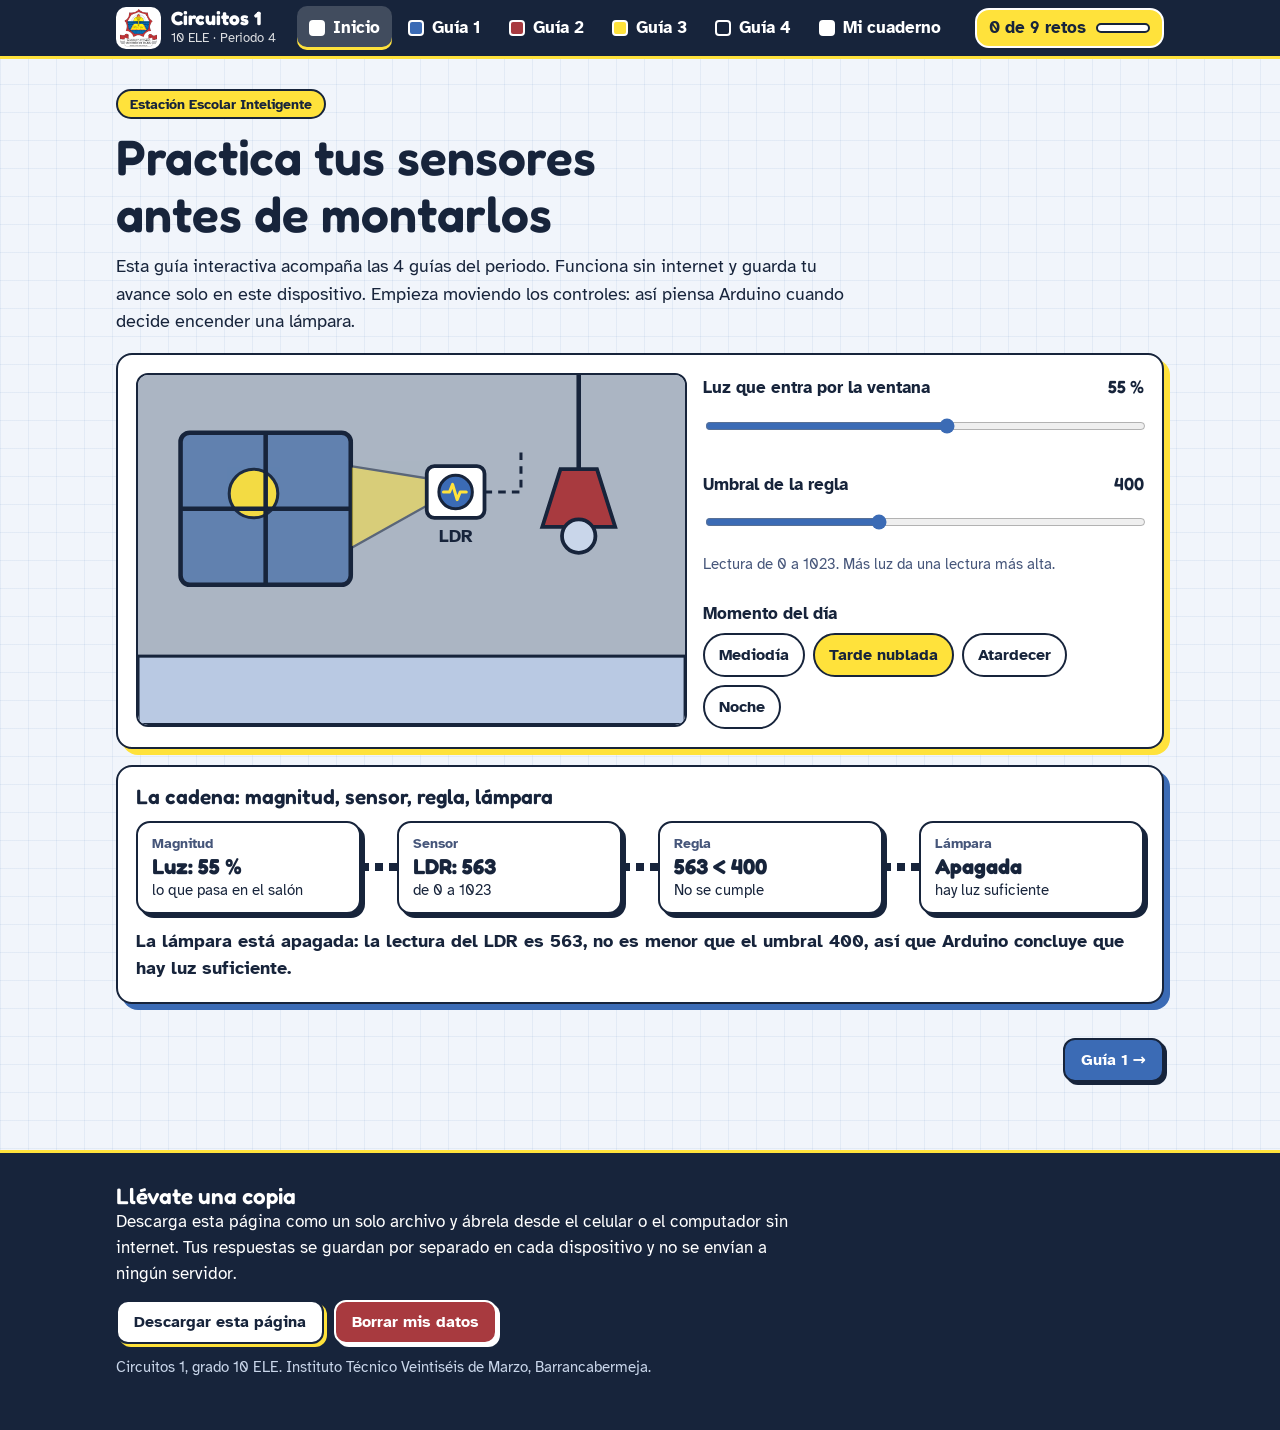
==== decimo/circuitos-1/index.html @ a42127b8 "Guías interactivas del Periodo 4 2026" ====
<!DOCTYPE html>
<html lang="es">
<head>
<meta charset="utf-8">
<meta name="viewport" content="width=device-width,initial-scale=1">
<meta name="theme-color" content="#17243B">
<title>Circuitos 1 · Guía interactiva P4</title>
<meta name="description" content="Guía interactiva de estudio de Circuitos 1, grado 10 ELE, periodo 4. Funciona sin internet.">
<link rel="icon" type="image/png" href="[data-uri]">
<style>
@font-face{font-family:'Atkinson Hyperlegible';font-weight:400;font-style:normal;font-display:swap;src:url([data-uri]) format('woff2')}
@font-face{font-family:'Atkinson Hyperlegible';font-weight:700;font-style:normal;font-display:swap;src:url([data-uri]) format('woff2')}
@font-face{font-family:'Fredoka';font-weight:300 700;font-style:normal;font-display:swap;src:url([data-uri]) format('woff2')}

:root{--red:#A83A3F;--blue:#3B6BB5;--yellow:#FFE23B;--ink:#17243B;--bg:#F1F5FB;--paper:#fff;--mut:#46567A;--line:#C9D6EA;--r:16px;--okbg:#E3ECFA;--nobg:#F8E4E5;--hintbg:#FFF6B0}
*{box-sizing:border-box}
html{scroll-behavior:smooth;scroll-padding-top:128px;-webkit-text-size-adjust:100%}
@media(min-width:900px){html{scroll-padding-top:84px}}
body{margin:0;font:400 17px/1.55 'Atkinson Hyperlegible',system-ui,sans-serif;color:var(--ink);background-color:var(--bg);background-image:linear-gradient(rgba(59,107,181,.08) 1px,transparent 1px),linear-gradient(90deg,rgba(59,107,181,.08) 1px,transparent 1px);background-size:28px 28px;overflow-x:hidden}
h1,h2,h3,h4,.fre{font-family:'Fredoka','Atkinson Hyperlegible',system-ui,sans-serif;font-weight:600;line-height:1.15;margin:0}
p{margin:0 0 .7em}
code,pre{font-family:ui-monospace,Menlo,Consolas,monospace;font-size:.88em}
code{background:#E6EDF8;border:1px solid var(--line);border-radius:6px;padding:0 5px;overflow-wrap:anywhere}
pre{background:var(--ink);color:#F1F5FB;border-radius:12px;padding:14px;overflow-x:auto;margin:0 0 1em;line-height:1.5}
pre code{background:none;border:0;padding:0}
img{max-width:100%}
.sr{position:absolute;width:1px;height:1px;overflow:hidden;clip:rect(0 0 0 0);white-space:nowrap}
.skip{position:absolute;left:8px;top:-60px;background:var(--yellow);color:var(--ink);padding:10px 14px;border:2px solid var(--ink);border-radius:10px;z-index:99;font-weight:700}
.skip:focus{top:8px}
:focus-visible{outline:3px solid var(--ink);outline-offset:3px;box-shadow:0 0 0 6px var(--yellow)}
.top :focus-visible{outline-color:#fff;box-shadow:0 0 0 6px var(--blue)}
.wrap{max-width:1080px;margin:0 auto;padding:0 16px}

/* aviso */
.aviso{background:var(--yellow);color:var(--ink);border-bottom:3px solid var(--ink);padding:10px 16px;font-weight:700;text-align:center}

/* encabezado */
.top{position:sticky;top:0;z-index:50;background:var(--ink);color:#fff;border-bottom:3px solid var(--yellow)}
.top-in{max-width:1080px;margin:0 auto;padding:6px 16px;display:grid;grid-template-columns:1fr auto;grid-template-areas:"brand cnt" "nav nav";align-items:center;gap:2px 12px}
.brand{grid-area:brand;display:flex;align-items:center;gap:10px;color:#fff;text-decoration:none;min-height:44px}
.logo{height:42px;width:auto;background:#fff;border-radius:10px;padding:2px 4px}
.brand b{font-family:Fredoka,sans-serif;font-size:1.2rem;display:block;line-height:1.1}
.brand small{display:block;font-size:.8rem;opacity:.85}
.top nav{grid-area:nav;display:flex;gap:4px;overflow-x:auto;scrollbar-width:thin;margin:0 -6px;padding:0 6px 4px}
.top nav a{flex:none;color:#fff;text-decoration:none;font-weight:700;padding:0 12px;min-height:44px;display:inline-flex;align-items:center;gap:8px;border-radius:10px}
.top nav a:hover{background:rgba(255,255,255,.14)}
.top nav a::before{content:"";width:12px;height:12px;border-radius:4px;border:2px solid #fff;background:var(--c,#fff)}
.counter{grid-area:cnt;background:var(--yellow);color:var(--ink);border:2px solid #fff;border-radius:14px;padding:5px 12px;font-weight:700;display:flex;align-items:center;gap:10px;white-space:nowrap}
.counter .bar{width:54px;height:10px;border:2px solid var(--ink);border-radius:6px;background:#fff;overflow:hidden;display:none}
.counter .bar i{display:block;height:100%;width:0;background:var(--red);transition:width .4s}
@media(min-width:900px){
 .top-in{grid-template-columns:auto 1fr auto;grid-template-areas:"brand nav cnt";padding:6px 16px}
 .top nav{justify-content:center;margin:0;padding:0;overflow:visible}
 .counter .bar{display:block}
}

/* paneles y botones */
.panel,.reto{background:var(--paper);border:2px solid var(--ink);border-radius:var(--r);box-shadow:6px 6px 0 var(--acc,var(--blue));padding:18px}
.btn,.opt,.jb{font:700 1rem/1.25 'Atkinson Hyperlegible',system-ui,sans-serif;color:var(--ink);background:#fff;border:2px solid var(--ink);border-radius:12px;min-height:44px;padding:8px 16px;cursor:pointer;box-shadow:3px 3px 0 var(--ink);transition:transform .08s,box-shadow .08s;text-align:left}
.btn{text-align:center}
.btn:hover,.opt:hover:not(:disabled),.jb:hover:not(:disabled){background:var(--hintbg)}
.btn:active,.opt:active:not(:disabled),.jb:active:not(:disabled){transform:translate(3px,3px);box-shadow:0 0 0 var(--ink)}
.btn.pri{background:var(--acc,var(--blue));color:var(--acc-ink,#fff)}
.btn.pri:hover{filter:brightness(1.08);background:var(--acc,var(--blue))}
.btn.ghost{box-shadow:none}
.btn.pill{border-radius:999px;box-shadow:none;padding:6px 14px}
.btn[aria-pressed=true]{background:var(--yellow)}
button:disabled{cursor:default}
.opt.right,.jb.right{background:var(--okbg);border-color:var(--blue);box-shadow:3px 3px 0 var(--blue)}
.opt.wrong,.jb.wrong{background:var(--nobg);border-color:var(--red);box-shadow:none;color:#5b1f23;text-decoration:line-through}
.row{display:flex;flex-wrap:wrap;gap:10px;align-items:center}
select,input[type=text],input[type=number],textarea{font:400 1rem/1.4 'Atkinson Hyperlegible',system-ui,sans-serif;color:var(--ink);background:#fff;border:2px solid var(--ink);border-radius:12px;padding:9px 12px;min-height:44px;width:100%}
select{appearance:auto}
textarea{resize:vertical;min-height:84px}
label{font-weight:700}
input[type=range]{width:100%;min-height:44px;accent-color:var(--ctl,var(--blue))}
input[type=checkbox],input[type=radio]{width:24px;height:24px;accent-color:var(--ctl,var(--blue));flex:none;margin:0}
.hint{color:var(--mut);font-size:.95rem}

/* feedback */
.fb{border-radius:12px;padding:10px 14px;margin-top:12px;border:2px solid transparent}
.fb.empty{display:none}
.fb.ok{background:var(--okbg);border-color:var(--blue)}
.fb.no{background:var(--nobg);border-color:var(--red)}
.fb.tip{background:var(--hintbg);border-color:var(--ink)}
.fb .row{margin-top:8px}

/* hero */
.hero{padding-top:26px;padding-bottom:8px}
.hero h1{font-size:clamp(1.9rem,6vw,3.1rem);max-width:18ch}
.hero .sub{font-size:1.1rem;max-width:62ch;margin:10px 0 18px}
.chip{display:inline-block;background:var(--yellow);border:2px solid var(--ink);border-radius:999px;padding:2px 12px;font-weight:700;font-size:.9rem;margin-bottom:10px}
.demo{--acc:var(--yellow);display:grid;gap:16px;grid-template-columns:1fr}
@media(min-width:900px){.demo{grid-template-columns:1.25fr 1fr}}
#scene{width:100%;height:auto;display:block;border:2px solid var(--ink);border-radius:12px;background:#E4ECF8}
.ctrls{display:grid;gap:14px;align-content:start}
.ctrls output{font-family:Fredoka,sans-serif;font-weight:600;font-size:1.1rem}
.ctrl-h{display:flex;justify-content:space-between;align-items:baseline;gap:8px}
.moments{display:flex;flex-wrap:wrap;gap:8px}
.chain-wrap{margin-top:16px;--acc:var(--blue)}
.chain{display:flex;flex-direction:column;align-items:stretch}
.node{border:2px solid var(--ink);border-radius:14px;padding:10px 14px;background:#fff;box-shadow:4px 4px 0 var(--ink);flex:1 1 0;min-width:0}
.node small{display:block;color:var(--mut);font-weight:700;font-size:.85rem}
.node b{font-family:Fredoka,sans-serif;font-size:1.35rem;display:block;line-height:1.15;overflow-wrap:anywhere}
.node em{font-style:normal;font-size:.92rem;display:block}
.node.on{background:var(--yellow)}
.node.bad{background:var(--nobg);border-color:var(--red);box-shadow:4px 4px 0 var(--red)}
.conn{flex:none;width:8px;height:30px;align-self:center;background:repeating-linear-gradient(180deg,var(--ink) 0 8px,transparent 8px 14px);animation:flowv 1s linear infinite}
.conn.hot{background:repeating-linear-gradient(180deg,var(--red) 0 8px,transparent 8px 14px)}
.conn.bad{background:repeating-linear-gradient(180deg,var(--red) 0 4px,transparent 4px 12px);animation:none;opacity:.8}
@keyframes flowv{to{background-position:0 14px}}
@keyframes flowh{to{background-position:14px 0}}
@media(min-width:760px){
 .chain{flex-direction:row}
 .conn{width:auto;min-width:30px;height:8px;flex:0 0 36px;background:repeating-linear-gradient(90deg,var(--ink) 0 8px,transparent 8px 14px);animation:flowh 1s linear infinite}
 .conn.hot{background:repeating-linear-gradient(90deg,var(--red) 0 8px,transparent 8px 14px)}
 .conn.bad{background:repeating-linear-gradient(90deg,var(--red) 0 4px,transparent 4px 12px)}
}
.shake{animation:shake .45s}
@keyframes shake{0%,100%{transform:translateX(0)}20%{transform:translateX(-9px)}40%{transform:translateX(8px)}60%{transform:translateX(-6px)}80%{transform:translateX(4px)}}
.explica{font-size:1.1rem;font-weight:700;margin:14px 0 0;min-height:3.2em}

/* guias */
.guia{padding:44px 0 6px}
.guia.g1{--acc:var(--blue);--acc-ink:#fff;--ctl:var(--blue)}
.guia.g2{--acc:var(--red);--acc-ink:#fff;--ctl:var(--red)}
.guia.g3{--acc:var(--yellow);--acc-ink:var(--ink);--ctl:var(--ink)}
.guia.g4{--acc:var(--ink);--acc-ink:#fff;--ctl:var(--ink)}
.guia-head{display:grid;grid-template-columns:auto 1fr;gap:6px 16px;align-items:center;margin-bottom:22px}
.num{width:64px;height:64px;border-radius:18px;border:2px solid var(--ink);background:var(--acc);color:var(--acc-ink);display:grid;place-items:center;font:600 2.2rem/1 Fredoka,sans-serif;box-shadow:4px 4px 0 var(--ink)}
.guia-tit h2{font-size:clamp(1.5rem,4.6vw,2.2rem)}
.meta{font-weight:700;color:var(--mut);margin:0 0 2px;font-size:.95rem}
.obj{grid-column:1/-1;font-size:1.08rem;margin:6px 0 0;max-width:70ch}
.sello{grid-column:1/-1;justify-self:start;width:120px;height:120px;border-radius:50%;border:3px dashed var(--ink);display:grid;place-items:center;text-align:center;font:600 1rem/1.15 Fredoka,sans-serif;color:var(--mut);background:#fff;padding:10px}
.sello b{display:block;font-size:1.6rem}
.sello.done{border-style:solid;color:var(--acc-ink);background:var(--acc);transform:rotate(-8deg);box-shadow:4px 4px 0 var(--ink)}
.sello.pop{animation:stamp .7s cubic-bezier(.2,1.4,.4,1)}
@keyframes stamp{0%{transform:rotate(-26deg) scale(2.3);opacity:0}55%{transform:rotate(-5deg) scale(.9);opacity:1}100%{transform:rotate(-8deg) scale(1)}}
@media(min-width:760px){
 .guia-head{grid-template-columns:auto 1fr auto}
 .obj{grid-column:2}
 .sello{grid-column:3;grid-row:1/3;justify-self:end}
}
.retos{display:grid;gap:26px}
.reto-h{display:flex;flex-wrap:wrap;justify-content:space-between;align-items:center;gap:8px;margin-bottom:6px}
.reto-h h3{font-size:1.3rem}
.estado{border:2px solid var(--ink);border-radius:999px;padding:1px 12px;font-weight:700;font-size:.88rem;background:#fff}
.estado.ok{background:var(--acc);color:var(--acc-ink)}
.estado.libre{background:var(--hintbg)}
.lead{color:var(--ink);max-width:68ch}
.sep{border:0;border-top:2px dashed var(--line);margin:16px 0}

/* glosario */
.glos details{border:2px solid var(--ink);border-radius:12px;margin-bottom:8px;background:#fff}
.glos summary{cursor:pointer;font-weight:700;padding:10px 14px;min-height:44px;display:flex;align-items:center}
.glos details[open] summary{background:var(--hintbg);border-radius:10px 10px 0 0}
.glos details p{padding:4px 14px 10px;margin:0}
.glos-g{display:grid;gap:0}
@media(min-width:760px){.glos-g{grid-template-columns:1fr 1fr;column-gap:12px;align-items:start}}

/* quiz y juicios */
.qn{font-weight:700;color:var(--mut);margin:0 0 4px}
.q{font-size:1.1rem;font-weight:700}
.opts{display:grid;gap:10px;margin-top:8px}
@media(min-width:760px){.opts.two{grid-template-columns:1fr 1fr}}
.jl{display:grid;gap:12px;margin:12px 0 0;padding:0;list-style:none}
.ji{border:2px solid var(--ink);border-radius:14px;padding:12px 14px;background:#fff}
.ji.done{background:var(--okbg);border-color:var(--blue)}
.ji .tag{display:inline-block;font-weight:700;font-size:.85rem;background:var(--yellow);border:2px solid var(--ink);border-radius:8px;padding:0 8px;margin-bottom:6px}
.ji .val{font:700 1.25rem/1.2 ui-monospace,Menlo,Consolas,monospace;margin:2px 0 8px;overflow-wrap:anywhere}
.jbs{display:flex;flex-wrap:wrap;gap:8px}
.jbs.long{flex-direction:column}
.jbs.long .jb{width:100%}
.jfb{margin:8px 0 0;font-size:.97rem}
.prog{display:flex;align-items:center;gap:12px;flex-wrap:wrap;font-weight:700}
.meter{flex:1;min-width:120px;max-width:340px;height:16px;border:2px solid var(--ink);border-radius:9px;background:#fff;overflow:hidden}
.meter i{display:block;height:100%;width:0;background:var(--acc);transition:width .4s}

/* traductor */
.tr-grid{display:grid;gap:12px;margin:12px 0}
@media(min-width:760px){.tr-grid{grid-template-columns:1.4fr 1fr 1fr}}
.tr-grid label{display:block;margin-bottom:4px}
.mags{display:flex;gap:8px;flex-wrap:wrap;margin-top:8px}
.mags .chip{margin:0;background:#fff}
.mags .chip.done{background:var(--acc);color:var(--acc-ink)}

/* pwm y simulaciones */
.sim{display:grid;gap:16px}
@media(min-width:760px){.sim.two{grid-template-columns:1fr 1fr}}
.lane{border:2px solid var(--ink);border-radius:14px;padding:12px 14px;background:#fff}
.lane h4{font-size:1.1rem;margin-bottom:6px}
.track{height:22px;border:2px solid var(--ink);border-radius:8px;background:#fff;overflow:hidden;position:relative}
.track i{display:block;height:100%;width:0;background:var(--acc)}
.track.sleep i{background:repeating-linear-gradient(45deg,var(--acc) 0 8px,#fff 8px 16px)}
.stats{display:flex;gap:16px;flex-wrap:wrap;font-weight:700;margin-top:8px}
.stats span b{font-family:Fredoka,sans-serif;font-size:1.3rem}
#pwmSvg{width:100%;height:auto;display:block;border:2px solid var(--ink);border-radius:12px;background:#fff}
.pred{display:grid;gap:8px;margin-top:8px}
.pred-i{display:grid;grid-template-columns:1fr;gap:6px;border:2px solid var(--ink);border-radius:12px;padding:10px 12px;background:#fff}
.pred-i.done{background:var(--okbg);border-color:var(--blue)}
.pred-i .row input{max-width:150px}
@media(min-width:760px){.pred-i{grid-template-columns:1fr auto}}
.fan{transform-origin:50% 50%}
.fan.on{animation:spin .8s linear infinite}
@keyframes spin{to{transform:rotate(360deg)}}
.tt{width:100%;border-collapse:collapse;font-size:.95rem}
.tt th,.tt td{border:2px solid var(--ink);padding:4px 8px;text-align:center}
.tt th{background:var(--hintbg)}
.tt tr.cur td{background:var(--yellow);font-weight:700}
.expr{display:flex;flex-wrap:wrap;gap:6px;align-items:center;font-weight:700;margin:6px 0 10px}
.expr span.t{border:2px solid var(--ink);border-radius:8px;padding:2px 10px;background:#fff}
.expr span.t.v1{background:var(--okbg);border-color:var(--blue)}
.sw{display:flex;gap:10px;align-items:center;min-height:44px}
.sw label{flex:1}
.cmp{display:grid;gap:12px}
.cmp-r{border:2px solid var(--ink);border-radius:12px;padding:10px 12px;background:#fff}
.cmp-r h4{font-size:1.05rem;margin-bottom:6px}
.cmp-in{display:grid;grid-template-columns:repeat(3,1fr);gap:8px}
.cmp-in label{font-size:.85rem;display:block}
.cmp-in input{padding:6px 8px}
.dbar{height:12px;border:2px solid var(--ink);border-radius:7px;background:#fff;overflow:hidden;margin:4px 0}
.dbar i{display:block;height:100%;background:var(--acc)}
.dbar.bad i{background:var(--red)}
.pcs{display:grid;gap:10px}
.pc{border:2px solid var(--ink);border-radius:12px;padding:10px 12px;background:#fff}
.pc fieldset{border:0;padding:0;margin:0;display:flex;flex-wrap:wrap;gap:6px 18px}
.pc legend{font-weight:700;padding:0;margin-bottom:6px}
.pc .opt-r{display:flex;align-items:center;gap:8px;min-height:44px}
.pc .opt-r label{font-weight:400}
.chk{display:flex;align-items:center;gap:10px;min-height:44px;border:2px solid var(--ink);border-radius:12px;padding:4px 12px;background:#fff;margin-bottom:8px}
.chk label{font-weight:400;flex:1}

/* cuaderno */
.cuaderno{padding:50px 0 10px;--acc:var(--blue)}
.cuaderno h2{font-size:clamp(1.5rem,4.6vw,2.2rem);margin-bottom:6px}
.nb-g{margin:18px 0}
.nb-g h3{font-size:1.2rem;margin-bottom:8px;display:flex;align-items:center;gap:10px}
.nb-g h3 i{width:16px;height:16px;border:2px solid var(--ink);border-radius:5px;background:var(--c)}
.nb-f{margin-bottom:12px}
.nb-f label{display:block;margin-bottom:4px}
.nb-bar{display:flex;flex-wrap:wrap;gap:10px;align-items:center;margin-top:10px}
#nbEstado{color:var(--mut);font-size:.95rem}
footer{margin-top:50px;background:var(--ink);color:#fff;padding:30px 0 40px;border-top:3px solid var(--yellow)}
footer .row{margin:12px 0}
footer .btn{box-shadow:3px 3px 0 var(--yellow)}
footer .btn.danger{background:var(--red);color:#fff;border-color:#fff;box-shadow:3px 3px 0 #fff}
footer p{max-width:62ch}
footer .btn:hover{color:var(--ink)}
footer .btn.danger:hover{color:#fff;filter:brightness(1.12);background:var(--red)}

.pager{display:flex;flex-wrap:wrap;justify-content:space-between;gap:12px;margin:34px 0 10px}
.pager .btn{text-decoration:none;display:inline-flex;align-items:center}
.pager .btn:only-child{margin-left:auto}
.top nav a[aria-current=page]{background:rgba(255,255,255,.18);box-shadow:inset 0 -3px 0 var(--yellow)}
.guia,.cuaderno,.hero{padding-top:30px}
section[hidden]{display:none!important}
@media(prefers-reduced-motion:reduce){
 *,*::before,*::after{animation:none!important;transition:none!important;scroll-behavior:auto!important}
}
@media print{
 body{background:#fff;font-size:12pt}
 .top,.hero,.guia,footer,.aviso,.nb-bar,.skip,#nbIntro .btn{display:none!important}
 .cuaderno{padding:0}
 .panel{box-shadow:none}
 textarea,input[type=text]{border:1px solid #444;min-height:0;overflow:visible;resize:none}
 .print-title{display:block!important}
 #cuaderno[hidden]{display:block!important}
 .pager{display:none!important}
}
.print-title{display:none}
h1[tabindex="-1"]:focus-visible,h2[tabindex="-1"]:focus-visible{outline:none;box-shadow:none}
</style>
</head>
<body>
<a class="skip" href="#main">Saltar al contenido</a>
<div id="aviso" class="aviso" role="alert" hidden>Tu navegador no permite guardar datos en este dispositivo. Tus respuestas se pierden al cerrar la página. Descarga el cuaderno antes de salir.</div>
<header class="top">
 <div class="top-in">
  <a class="brand" href="#inicio"><img class="logo" src="[data-uri]" alt="Escudo del Instituto Técnico Veintiséis de Marzo" width="40" height="42"><span><b>Circuitos 1</b><small>10 ELE · Periodo 4</small></span></a>
  <nav aria-label="Secciones">
   <a href="#inicio" style="--c:#fff">Inicio</a>
   <a href="#guia1" style="--c:#3B6BB5">Guía 1</a>
   <a href="#guia2" style="--c:#A83A3F">Guía 2</a>
   <a href="#guia3" style="--c:#FFE23B">Guía 3</a>
   <a href="#guia4" style="--c:#17243B">Guía 4</a>
   <a href="#cuaderno" style="--c:#fff">Mi cuaderno</a>
  </nav>
  <div class="counter" role="status" aria-live="polite"><span><b id="cnt">0</b> de 9 retos</span><span class="bar" aria-hidden="true"><i id="cntbar"></i></span></div>
 </div>
</header>
<main id="main">
<section class="hero wrap" id="inicio" aria-labelledby="h1">
 <span class="chip">Estación Escolar Inteligente</span>
 <h1 id="h1">Practica tus sensores antes de montarlos</h1>
 <p class="sub">Esta guía interactiva acompaña las 4 guías del periodo. Funciona sin internet y guarda tu avance solo en este dispositivo. Empieza moviendo los controles: así piensa Arduino cuando decide encender una lámpara.</p>
 <div class="panel demo">
  <svg id="scene" viewBox="0 0 360 230" role="img" aria-labelledby="sceneT sceneD">
   <title id="sceneT">Salón con ventana, sensor LDR y lámpara</title>
   <desc id="sceneD">La ventana deja entrar luz según la hora del día. El sensor LDR de la pared mide esa luz y la lámpara se enciende cuando hay poca.</desc>
   <rect width="360" height="230" fill="#E4ECF8"/>
   <rect y="185" width="360" height="45" fill="#B9C9E3" stroke="#17243B" stroke-width="2"/>
   <rect id="dark" width="360" height="185" fill="#17243B" opacity="0"/>
   <rect id="sky" x="28" y="38" width="112" height="100" rx="6" fill="#7FA6DD" stroke="#17243B" stroke-width="3"/>
   <circle id="sun" cx="76" cy="78" r="16" fill="#FFE23B" stroke="#17243B" stroke-width="2"/>
   <circle id="moon" cx="104" cy="68" r="12" fill="#F1F5FB" stroke="#17243B" stroke-width="2" opacity="0"/>
   <path d="M84 38V138M28 88H140" stroke="#17243B" stroke-width="3"/>
   <path id="beam" d="M140 60L190 68V86L140 114Z" fill="#FFE23B" stroke="#17243B" stroke-width="1.5" opacity="0"/>
   <rect x="190" y="60" width="38" height="34" rx="5" fill="#fff" stroke="#17243B" stroke-width="2.5"/>
   <circle cx="209" cy="77" r="11" fill="#3B6BB5" stroke="#17243B" stroke-width="2"/>
   <path d="M201 77h4l2-5 3 10 2-5h4" fill="none" stroke="#FFE23B" stroke-width="2" stroke-linecap="round" stroke-linejoin="round"/>
   <text x="209" y="110" text-anchor="middle" font-family="Atkinson Hyperlegible,sans-serif" font-weight="700" font-size="12" fill="#17243B">LDR</text>
   <path d="M228 77H252V50" fill="none" stroke="#17243B" stroke-width="2" stroke-dasharray="5 4"/>
   <path d="M290 0V62" stroke="#17243B" stroke-width="3"/>
   <circle id="halo2" cx="290" cy="106" r="58" fill="#FFE23B" opacity="0"/>
   <circle id="halo1" cx="290" cy="106" r="36" fill="#FFE23B" opacity="0"/>
   <path d="M266 100L278 62H302L314 100Z" fill="#A83A3F" stroke="#17243B" stroke-width="2.5"/>
   <circle id="bulb" cx="290" cy="106" r="11" fill="#C9D6EA" stroke="#17243B" stroke-width="2.5"/>
  </svg>
  <div class="ctrls">
   <div>
    <div class="ctrl-h"><label for="luz">Luz que entra por la ventana</label><output id="luzOut" for="luz">55 %</output></div>
    <input type="range" id="luz" min="0" max="100" value="55">
   </div>
   <div>
    <div class="ctrl-h"><label for="umb">Umbral de la regla</label><output id="umbOut" for="umb">400</output></div>
    <input type="range" id="umb" min="0" max="1023" value="400">
    <p class="hint">Lectura de 0 a 1023. Más luz da una lectura más alta.</p>
   </div>
   <div>
    <p style="margin:0 0 6px;font-weight:700">Momento del día</p>
    <div class="moments" id="moments"></div>
   </div>
  </div>
 </div>
 <div class="chain-wrap panel">
  <h2 class="fre" style="font-size:1.3rem;margin-bottom:12px">La cadena: magnitud, sensor, regla, lámpara</h2>
  <div class="chain" id="chain">
   <div class="node"><small>Magnitud</small><b id="nMag">Luz: 55 %</b><em>lo que pasa en el salón</em></div>
   <div class="conn"></div>
   <div class="node"><small>Sensor</small><b id="nSen">LDR: 563</b><em>de 0 a 1023</em></div>
   <div class="conn" id="c3"></div>
   <div class="node" id="nodeReg"><small>Regla</small><b id="nReg">563 &lt; 400</b><em id="nRegT">No se cumple</em></div>
   <div class="conn" id="c4"></div>
   <div class="node" id="nodeLam"><small>Lámpara</small><b id="nLam">Apagada</b><em id="nLamT">hay luz suficiente</em></div>
  </div>
  <p class="explica" id="explica" aria-live="polite"></p>
 </div>
</section>

<div class="wrap">
 <section class="guia g1" id="guia1" aria-labelledby="t1">
  <div class="guia-head">
   <div class="num" aria-hidden="true">1</div>
   <div class="guia-tit"><p class="meta">Clases 1 y 2 + casa</p><h2 id="t1">Sensores para la Estación Escolar Inteligente</h2></div>
   <p class="obj">Objetivo: elegir el sensor que mide la magnitud de tu problema y comprobar que sus lecturas tienen sentido.</p>
   <div class="sello" id="sello1"></div>
  </div>
  <div class="retos" id="retos1"></div>
 </section>

 <section class="guia g2" id="guia2" aria-labelledby="t2">
  <div class="guia-head">
   <div class="num" aria-hidden="true">2</div>
   <div class="guia-tit"><p class="meta">Clases 3 y 4 + casa</p><h2 id="t2">Temporización real y control graduado</h2></div>
   <p class="obj">Objetivo: revisar el sensor con millis() sin bloquear el programa y controlar una salida de forma graduada con PWM.</p>
   <div class="sello" id="sello2"></div>
  </div>
  <div class="retos" id="retos2"></div>
 </section>

 <section class="guia g3" id="guia3" aria-labelledby="t3">
  <div class="guia-head">
   <div class="num" aria-hidden="true">3</div>
   <div class="guia-tit"><p class="meta">Clases 5 y 6 + casa</p><h2 id="t3">Interrupciones y lógica de control real</h2></div>
   <p class="obj">Objetivo: atender un botón de anulación con una interrupción y combinarlo con el sensor y un horario en una sola condición.</p>
   <div class="sello" id="sello3"></div>
  </div>
  <div class="retos" id="retos3"></div>
 </section>

 <section class="guia g4" id="guia4" aria-labelledby="t4">
  <div class="guia-head">
   <div class="num" aria-hidden="true">4</div>
   <div class="guia-tit"><p class="meta">Clase 7, cierre del periodo</p><h2 id="t4">Proyecto integrador: Estación Escolar Inteligente</h2></div>
   <p class="obj">Objetivo: integrar las cinco piezas del periodo y comparar lo calculado, lo simulado y lo medido en tu memoria técnica.</p>
   <div class="sello" id="sello4"></div>
  </div>
  <div class="retos" id="retos4"></div>
 </section>

 <section class="cuaderno" id="cuaderno" aria-labelledby="tc">
  <h2 id="tc">Mi cuaderno del proyecto</h2>
  <p id="nbIntro" class="lead">Escribe aquí las respuestas de tu grupo. Se guardan solas en este dispositivo. Al terminar, descarga el texto, cópialo o imprímelo para entregarlo.</p>
  <p class="print-title"><b>Circuitos 1 · 10 ELE · Periodo 4</b></p>
  <div class="panel" style="--acc:var(--yellow)">
   <div class="nb-f"><label for="nb_grupo">Integrantes del grupo</label><input type="text" id="nb_grupo" data-nb="grupo" autocomplete="off"></div>
   <div id="nbMount"></div>
   <div class="nb-bar">
    <button class="btn pri" type="button" id="bDown">Descargar .txt</button>
    <button class="btn" type="button" id="bCopy">Copiar</button>
    <button class="btn" type="button" id="bPrint">Imprimir</button>
    <span id="nbEstado" role="status" aria-live="polite">Se guarda solo.</span>
   </div>
  </div>
 </section>
</div>
</main>
<footer>
 <div class="wrap">
  <h2 class="fre" style="font-size:1.4rem">Llévate una copia</h2>
  <p>Descarga esta página como un solo archivo y ábrela desde el celular o el computador sin internet. Tus respuestas se guardan por separado en cada dispositivo y no se envían a ningún servidor.</p>
  <div class="row">
   <button class="btn" type="button" id="bCopia">Descargar esta página</button>
   <button class="btn danger" type="button" id="bBorrar">Borrar mis datos</button>
   <span id="fEstado" role="status" aria-live="polite"></span>
  </div>
  <p class="hint" style="color:#C9D6EA">Circuitos 1, grado 10 ELE. Instituto Técnico Veintiséis de Marzo, Barrancabermeja.</p>
 </div>
</footer>

<script>
(function(){
'use strict';
var SRC='<!DOCTYPE html>\n'+document.documentElement.outerHTML;
var KEY='circuitos10ele_p4_estacion_v1';
var TOTAL=9;
var state={retos:{},nb:{},extra:{}};
var canSave=true;

/* ---------- utilidades ---------- */
function $(s,r){return (r||document).querySelector(s)}
function $$(s,r){return Array.prototype.slice.call((r||document).querySelectorAll(s))}
function rich(s){var f=document.createDocumentFragment();String(s).split('`').forEach(function(p,i){if(!p)return;if(i%2){var c=document.createElement('code');c.textContent=p;f.appendChild(c)}else f.appendChild(document.createTextNode(p))});return f}
function add(e,c){if(c==null||c===false)return;if(Array.isArray(c)){c.forEach(function(x){add(e,x)});return}e.appendChild(typeof c==='string'||typeof c==='number'?rich(c):c)}
function el(tag,props){var e=document.createElement(tag);props=props||{};
 Object.keys(props).forEach(function(k){var v=props[k];if(v==null)return;
  if(k==='class')e.className=v;else if(k==='text')e.textContent=v;else if(k.slice(0,2)==='on')e.addEventListener(k.slice(2),v);else e.setAttribute(k,v)});
 for(var i=2;i<arguments.length;i++)add(e,arguments[i]);return e}
function clamp(v,a,b){return Math.max(a,Math.min(b,v))}
function num(s){var n=parseFloat(String(s).replace(',','.'));return isNaN(n)?null:n}
function fmt(n,d){return (Math.round(n*Math.pow(10,d))/Math.pow(10,d)).toString().replace('.',',')}

/* ---------- persistencia ---------- */
function load(){
 try{var t='__t';localStorage.setItem(t,'1');localStorage.removeItem(t)}catch(e){canSave=false}
 if(canSave){try{var r=localStorage.getItem(KEY);if(r){var o=JSON.parse(r);state.retos=o.retos||{};state.nb=o.nb||{};state.extra=o.extra||{}}}catch(e){canSave=false}}
 if(!canSave)$('#aviso').hidden=false;
}
function persist(){
 try{localStorage.setItem(KEY,JSON.stringify(state));return true}catch(e){canSave=false;$('#aviso').hidden=false;return false}
}
function ex(k,d){return state.extra[k]===undefined?d:state.extra[k]}
function setEx(k,v){state.extra[k]=v;persist()}

/* ---------- retos y progreso ---------- */
var RETOS=[{id:'g1a',g:1},{id:'g1b',g:1},{id:'g1c',g:1},{id:'g2a',g:2},{id:'g2b',g:2},{id:'g3a',g:3},{id:'g3b',g:3},{id:'g4a',g:4},{id:'g4b',g:4}];
var GN={1:'Guía 1',2:'Guía 2',3:'Guía 3',4:'Guía 4'};
var shownSello={};
function refresh(popGuide){
 var n=0;RETOS.forEach(function(r){if(state.retos[r.id])n++});
 $('#cnt').textContent=n;$('#cntbar').style.width=(n/TOTAL*100)+'%';
 $$('.estado[data-r]').forEach(function(s){var ok=!!state.retos[s.getAttribute('data-r')];s.textContent=ok?'Listo':'Pendiente';s.classList.toggle('ok',ok)});
 [1,2,3,4].forEach(function(g){
  var tot=RETOS.filter(function(r){return r.g===g}).length,d=RETOS.filter(function(r){return r.g===g&&state.retos[r.id]}).length;
  var s=$('#sello'+g);if(!s)return;var done=d===tot;
  s.className='sello'+(done?' done':'')+(done&&popGuide===g?' pop':'');
  s.replaceChildren();
  if(done){s.appendChild(el('span',{},el('b',{text:'Listo'}),GN[g]+' completa'))}
  else{s.appendChild(el('span',{},el('b',{text:d+' de '+tot}),'retos de la '+GN[g].toLowerCase()))}
  s.setAttribute('role','img');s.setAttribute('aria-label',done?GN[g]+' completa':d+' de '+tot+' retos de la '+GN[g].toLowerCase());
 });
}
function complete(id){
 if(state.retos[id])return;state.retos[id]=true;persist();
 var g=RETOS.filter(function(r){return r.id===id})[0].g;
 var tot=RETOS.filter(function(r){return r.g===g}).length,d=RETOS.filter(function(r){return r.g===g&&state.retos[r.id]}).length;
 refresh(d===tot?g:0);
}
function reto(id,title,lead,body){
 return el('section',{class:'reto',id:'reto-'+id,'aria-labelledby':'h-'+id},
  el('div',{class:'reto-h'},el('h3',{id:'h-'+id,text:title}),el('span',{class:'estado','data-r':id,text:'Pendiente'})),
  lead?el('p',{class:'lead'},lead):null,body);
}
function tool(title,lead,body){
 return el('section',{class:'reto','aria-label':title},
  el('div',{class:'reto-h'},el('h3',{text:title}),el('span',{class:'estado libre',text:'Práctica libre'})),
  lead?el('p',{class:'lead'},lead):null,body);
}
function glos(items){
 var g=el('div',{class:'glos-g'});
 items.forEach(function(it){g.appendChild(el('details',{},el('summary',{text:it[0]}),el('p',{},it[1])))});
 return el('section',{class:'reto glos','aria-label':'Glosario'},el('div',{class:'reto-h'},el('h3',{text:'Glosario desplegable'}),el('span',{class:'estado libre',text:'Consulta'})),g);
}

/* ---------- quiz con pista y reintento ---------- */
function makeQuiz(items,done){
 var root=el('div',{class:'quiz'}),qa=el('div'),fb=el('div',{class:'fb empty',role:'status','aria-live':'polite'});
 var i=0;root.appendChild(qa);root.appendChild(fb);
 function setFb(kind,parts){fb.className='fb '+kind;fb.replaceChildren();add(fb,parts)}
 function show(){
  qa.replaceChildren();setFb('empty',[]);
  if(i>=items.length){qa.appendChild(el('p',{class:'q'},'Terminaste las '+items.length+' preguntas.'));
   qa.appendChild(el('button',{class:'btn',type:'button',onclick:function(){i=0;show()}},'Repetir el quiz'));return}
  var q=items[i];
  qa.appendChild(el('p',{class:'qn'},'Pregunta '+(i+1)+' de '+items.length));
  qa.appendChild(el('p',{class:'q'},q.q));
  var list=el('div',{class:'opts'+(q.two?' two':'')});
  q.opts.forEach(function(t,k){
   var b=el('button',{class:'opt',type:'button'},t);
   b.addEventListener('click',function(){
    if(k===q.a){
     b.classList.add('right');b.appendChild(el('span',{class:'sr',text:' (correcta)'}));
     $$('button',list).forEach(function(x){x.disabled=true});
     setFb('ok',[el('strong',{text:'Correcto. '}),q.why]);
     var last=i+1>=items.length;
     var nx=el('button',{class:'btn pri',type:'button',onclick:function(){i++;show()}},last?'Terminar':'Siguiente pregunta');
     fb.appendChild(el('div',{class:'row'},nx));
     if(last&&done)done();
    }else{
     b.classList.add('wrong');b.disabled=true;b.appendChild(el('span',{class:'sr',text:' (incorrecta)'}));
     setFb('no',[el('strong',{text:'Aún no. '}),'Pista: '+q.hint+' Intenta otra opción.']);
    }
   });
   list.appendChild(b);
  });
  qa.appendChild(list);
 }
 show();return root;
}

/* ---------- lista de juicios (clasificar, decidir, escoger) ---------- */
function judge(items,labels,done,unit){
 var wrap=el('div'),n=0;
 var cnt=el('span',{text:'0 de '+items.length}),mt=el('i');
 wrap.appendChild(el('div',{class:'prog'},el('span',{},unit+': '),cnt,el('span',{class:'meter','aria-hidden':'true'},mt)));
 var ul=el('ul',{class:'jl'});wrap.appendChild(ul);
 items.forEach(function(it){
  var labs=it.o||labels,solved=false;
  var li=el('li',{class:'ji'});
  if(it.tag)li.appendChild(el('span',{class:'tag',text:it.tag}));
  if(it.t)li.appendChild(el('p',{style:'margin:0 0 6px'},it.t));
  if(it.val)li.appendChild(el('div',{class:'val',text:it.val}));
  var bs=el('div',{class:'jbs'+(it.o?' long':'')}),fb=el('p',{class:'jfb',role:'status','aria-live':'polite'});
  labs.forEach(function(l,k){
   var b=el('button',{class:'jb',type:'button'},l);
   b.addEventListener('click',function(){
    if(solved)return;
    if(k===it.a){solved=true;b.classList.add('right');b.appendChild(el('span',{class:'sr',text:' (correcta)'}));
     $$('button',bs).forEach(function(x){x.disabled=true});li.classList.add('done');
     fb.replaceChildren();add(fb,[el('strong',{text:'Correcto. '}),it.why]);
     n++;cnt.textContent=n+' de '+items.length;mt.style.width=(n/items.length*100)+'%';
     if(n===items.length&&done)done();
    }else{b.classList.add('wrong');b.disabled=true;b.appendChild(el('span',{class:'sr',text:' (incorrecta)'}));
     fb.replaceChildren();add(fb,[el('strong',{text:'Aún no. '}),it.hint]);}
   });
   bs.appendChild(b);
  });
  li.appendChild(bs);li.appendChild(fb);ul.appendChild(li);
 });
 return wrap;
}

/* ---------- hero ---------- */
function mixc(a,b,t){var pa=[1,3,5].map(function(i){return parseInt(a.substr(i,2),16)}),pb=[1,3,5].map(function(i){return parseInt(b.substr(i,2),16)});
 return '#'+pa.map(function(v,i){var x=Math.round(v+(pb[i]-v)*t).toString(16);return x.length<2?'0'+x:x}).join('')}
function initHero(){
 var luz=$('#luz'),umb=$('#umb'),timer=null;
 var MOM=[['Mediodía',95],['Tarde nublada',55],['Atardecer',22],['Noche',3]];
 var mom=$('#moments');
 MOM.forEach(function(m){mom.appendChild(el('button',{class:'btn pill',type:'button','aria-pressed':'false','data-l':m[1],onclick:function(){luz.value=m[1];upd(true)}},m[0]))});
 function upd(now){
  var L=+luz.value,U=+umb.value,lect=Math.round(L*1023/100),on=lect<U;
  $('#luzOut').textContent=L+' %';$('#umbOut').textContent=U;
  $('#nMag').textContent='Luz: '+L+' %';$('#nSen').textContent='LDR: '+lect;
  $('#nReg').textContent=lect+' < '+U;$('#nRegT').textContent=on?'Sí se cumple':'No se cumple';
  $('#nLam').textContent=on?'Encendida':'Apagada';$('#nLamT').textContent=on?'hay poca luz':'hay luz suficiente';
  $('#nodeReg').classList.toggle('on',on);$('#nodeLam').classList.toggle('on',on);
  $('#c3').classList.toggle('hot',on);$('#c4').classList.toggle('hot',on);
  var t=L/100;
  $('#sky').setAttribute('fill',mixc('#17243B','#7FA6DD',clamp(t*1.3,0,1)));
  $('#sun').setAttribute('opacity',clamp((L-18)/40,0,1));
  $('#moon').setAttribute('opacity',clamp((28-L)/20,0,1));
  $('#beam').setAttribute('opacity',(0.15+0.7*t).toFixed(2));
  $('#dark').setAttribute('opacity',((1-t)*(on?0.3:0.62)).toFixed(2));
  $('#bulb').setAttribute('fill',on?'#FFE23B':'#C9D6EA');
  $('#halo1').setAttribute('opacity',on?0.55:0);$('#halo2').setAttribute('opacity',on?0.28:0);
  $$('#moments button').forEach(function(b){b.setAttribute('aria-pressed',String(+b.getAttribute('data-l')===L))});
  var msg=on?'La lámpara está encendida: la lectura del LDR es '+lect+', menor que el umbral '+U+', así que Arduino concluye que hay poca luz.'
   :'La lámpara está apagada: la lectura del LDR es '+lect+', no es menor que el umbral '+U+', así que Arduino concluye que hay luz suficiente.';
  clearTimeout(timer);
  var go=function(){$('#explica').textContent=msg};
  if(now)go();else timer=setTimeout(go,300);
 }
 luz.addEventListener('input',function(){upd(false)});umb.addEventListener('input',function(){upd(false)});
 upd(true);
}

/* ---------- Guía 1 ---------- */
var MAGN={luz:'luz',temp:'temperatura',dist:'distancia o nivel'};
var MAGT={luz:'Luz',temp:'Temperatura',dist:'Distancia o nivel'};
function buildG1a(){
 var P=[
  {t:'Los pasillos de la biblioteca quedan oscuros en las tardes nubladas',m:'luz',k:'lo que cambia es la cantidad de luz que llega'},
  {t:'El cuarto de servidores se calienta y nadie lo nota hasta que falla algo',m:'temp',k:'lo que sube es el calor del cuarto'},
  {t:'El tanque de agua del patio se rebosa sin que nadie lo note',m:'dist',k:'cambia qué tan lleno está, es decir, la distancia hasta la superficie del agua'},
  {t:'En el corredor del laboratorio las lámparas siguen prendidas a pleno día',m:'luz',k:'sobra luz natural y nadie la mide'},
  {t:'La nevera de la tienda escolar sube de temperatura durante la noche',m:'temp',k:'lo que cambia es qué tan fría está la nevera'},
  {t:'El silo de alimento de la granja escolar se vacía sin aviso',m:'dist',k:'baja el nivel y crece la distancia hasta el alimento'}
 ];
 var S={ldr:{n:'LDR',m:'luz',lee:'El LDR forma un divisor de voltaje y Arduino lo lee con `analogRead(A0)`: un número de 0 a 1023.'},
        tmp:{n:'TMP36',m:'temp',lee:'El TMP36 entrega un voltaje; Arduino lo lee con `analogRead(A0)` y lo convierte a grados con la fórmula.'},
        hc:{n:'HC-SR04',m:'dist',lee:'El HC-SR04 envía un pulso por Trig y Arduino mide el eco con `pulseIn()`; con ese tiempo calcula centímetros.'}};
 var done=ex('g1a',{});
 var sp=el('select',{id:'trP'},el('option',{value:'',text:'Elige un problema'}));
 P.forEach(function(p,i){sp.appendChild(el('option',{value:i,text:p.t}))});
 var sm=el('select',{id:'trM'},el('option',{value:'',text:'Elige la magnitud'}));
 Object.keys(MAGT).forEach(function(k){sm.appendChild(el('option',{value:k,text:MAGT[k]}))});
 var ss=el('select',{id:'trS'},el('option',{value:'',text:'Elige un sensor'}));
 Object.keys(S).forEach(function(k){ss.appendChild(el('option',{value:k,text:S[k].n}))});
 var nP=el('b',{text:'Sin elegir'}),nM=el('b',{text:'Sin elegir'}),nS=el('b',{text:'Sin elegir'}),nA=el('b',{text:'Sin lectura'});
 var node=function(l,b){return el('div',{class:'node'},el('small',{text:l}),b)};
 var n1=node('Problema',nP),n2=node('Magnitud',nM),n3=node('Sensor',nS),n4=node('Arduino lee',nA);
 var c1=el('div',{class:'conn'}),c2=el('div',{class:'conn'}),c3=el('div',{class:'conn'});
 var chain=el('div',{class:'chain'},n1,c1,n2,c2,n3,c3,n4);
 var fb=el('div',{class:'fb empty',role:'status','aria-live':'polite'});
 var chips=el('div',{class:'mags'});
 function drawChips(){chips.replaceChildren();chips.appendChild(el('span',{class:'hint',style:'align-self:center'},'Sensores traducidos:'));
  Object.keys(MAGT).forEach(function(k){chips.appendChild(el('span',{class:'chip'+(done[k]?' done':'')},(done[k]?'✓ ':'')+MAGT[k]))})}
 function ev(){
  [n1,n2,n3,n4].forEach(function(n){n.classList.remove('bad')});[c1,c2,c3].forEach(function(c){c.classList.remove('bad')});
  var pi=sp.value,mv=sm.value,sv=ss.value;
  nP.textContent=pi===''?'Sin elegir':P[+pi].t;nM.textContent=mv?MAGT[mv]:'Sin elegir';nS.textContent=sv?S[sv].n:'Sin elegir';nA.textContent='Sin lectura';
  if(pi===''||!mv||!sv){fb.className='fb tip';fb.replaceChildren();add(fb,'Elige el problema, la magnitud y el sensor para ver si la cadena funciona.');return}
  var p=P[+pi],l1=p.m===mv,l2=S[sv].m===mv;
  if(l1&&l2){
   fb.className='fb ok';fb.replaceChildren();add(fb,[el('strong',{text:'La cadena funciona. '}),S[sv].lee]);
   nA.textContent=sv==='ldr'?'0 a 1023':sv==='tmp'?'grados Celsius':'centímetros';
   if(!done[mv]){done[mv]=true;setEx('g1a',done);drawChips();if(done.luz&&done.temp&&done.dist)complete('g1a')}
  }else{
   var msg=[];
   if(!l1){msg.push('El eslabón problema a magnitud se rompe: en este problema '+p.k+', y eso no es '+MAGN[mv]+'. Vuelve a leerlo.');c1.classList.add('bad');n2.classList.add('bad')}
   if(!l2){msg.push('El eslabón magnitud a sensor se rompe: el '+S[sv].n+' mide '+MAGN[S[sv].m]+' y la magnitud elegida es '+MAGN[mv]+'.');c2.classList.add('bad');n3.classList.add('bad')}
   c3.classList.add('bad');n4.classList.add('bad');
   fb.className='fb no';fb.replaceChildren();add(fb,[el('strong',{text:'Cadena rota. '}),msg.join(' ')]);
   chain.classList.remove('shake');void chain.offsetWidth;chain.classList.add('shake');
  }
 }
 [sp,sm,ss].forEach(function(s){s.addEventListener('change',ev)});
 drawChips();
 var grid=el('div',{class:'tr-grid'},
  el('div',{},el('label',{for:'trP',text:'1. Problema'}),sp),
  el('div',{},el('label',{for:'trM',text:'2. Magnitud que debes medir'}),sm),
  el('div',{},el('label',{for:'trS',text:'3. Sensor'}),ss));
 var body=el('div',{},grid,chain,fb,chips);
 return reto('g1a','Traductor de problemas','Traduce cada problema a una magnitud física y elige el sensor que la mide. Si un eslabón no encaja, la cadena se rompe. Logra una cadena completa para cada magnitud.',body);
}
function buildG1b(){
 var items=[
  {tag:'LDR tapado con un objeto',val:'Monitor Serial: 38',a:0,why:'Con poca luz la resistencia del LDR sube y el valor leído baja. Un valor bajo es lo esperado.',hint:'Piensa si tapado significa mucha o poca luz. Con más luz sube el valor.'},
  {tag:'LDR tapado con un objeto',val:'Monitor Serial: 1012',a:1,why:'1012 está casi al máximo, que corresponde a mucha luz. Tapado debería dar un valor bajo.',hint:'Un valor cercano a 1023 significa mucha luz. Compáralo con la condición.'},
  {tag:'TMP36 a temperatura ambiente',val:'Monitor Serial: 25,0 °C',a:0,why:'Está dentro del rango típico del TMP36 (de -40 a 125 °C) y es una temperatura ambiente razonable.',hint:'Compara el valor con el rango típico del sensor y con la condición.'},
  {tag:'TMP36 en el aula',val:'Monitor Serial: 512 °C',a:1,why:'El TMP36 solo llega a unos 125 °C. 512 se parece al valor crudo de `analogRead()` sin convertir a grados.',hint:'Busca el rango máximo del TMP36 en su datasheet.'},
  {tag:'HC-SR04 con un objeto a 40 cm',val:'Monitor Serial: 39,7 cm',a:0,why:'La diferencia es de menos de 1 cm con respecto a lo esperado. Es una lectura razonable.',hint:'Compara el valor mostrado con la distancia real del objeto.'},
  {tag:'HC-SR04 con un objeto a 2 m',val:'Monitor Serial: 650 cm',a:1,why:'2 m son 200 cm, y el HC-SR04 mide hasta unos 400 cm. 650 cm no tiene sentido.',hint:'Convierte 2 m a centímetros y compara con el alcance del sensor.'}
 ];
 return reto('g1b','¿Tiene sentido esta lectura?','Antes de confiar en un número, compáralo con la condición y con el rango típico del sensor. Clasifica cada lectura.',
  judge(items,['Tiene sentido','No tiene sentido'],function(){complete('g1b')},'Lecturas clasificadas'));
}
function buildG1c(){
 var q=[
  {q:'El LDR cambia su resistencia con la luz, pero Arduino solo lee voltajes. ¿Qué papel cumple el divisor de voltaje?',opts:['Convierte el cambio de resistencia en un cambio de voltaje que `analogRead()` sí puede leer','Protege al LDR para que no se queme con 5 V','Hace que el LDR entregue solo HIGH o LOW','Aumenta la sensibilidad del LDR a la luz'],a:0,hint:'Piensa en qué magnitud eléctrica mide una entrada análoga.',why:'El punto entre el LDR y la resistencia entrega un voltaje que cambia con la luz. Esa es la señal que entra a la entrada análoga.'},
  {q:'En un Arduino Uno, ¿entre qué valores devuelve `analogRead()`?',opts:['0 y 255','0 y 5','0 y 1023','0 y 1000'],a:2,hint:'La entrada análoga convierte de 0 a 5 V en un número de 10 bits.',why:'10 bits dan 1024 valores, de 0 a 1023. Por eso el voltaje se calcula con `lectura * (5.0 / 1023.0)`.'},
  {q:'El TMP36 entrega 0,75 V. Con la fórmula `(voltaje - 0.5) * 100`, ¿qué temperatura es?',opts:['75 °C','25 °C','0,25 °C','250 °C'],a:1,hint:'Primero resta 0,5 V y luego multiplica por 100.',why:'(0,75 - 0,5) × 100 = 25 °C. El TMP36 marca 0,5 V a 0 °C y sube 10 mV por cada grado.'},
  {q:'El eco del HC-SR04 tarda 1166 µs en volver. Con `duracion * 0.0343 / 2.0`, ¿qué distancia hay al objeto?',opts:['40 cm','1166 cm','20 cm','2,3 cm'],a:2,hint:'El sonido hace el viaje de ida y vuelta, por eso se divide entre 2.',why:'1166 × 0,0343 ≈ 40 cm de recorrido total. La mitad, 20 cm, es la distancia al objeto.'}
 ];
 return reto('g1c','Quiz de sensores','Cuatro preguntas. Si fallas, recibes una pista y puedes intentar de nuevo.',makeQuiz(q,function(){complete('g1c')}));
}

/* ---------- Guía 2 ---------- */
function buildG2a(){
 var mode='delay',t=0,lect=0,ok=0,lost=0,tried={delay:false,millis:false},running=true,visible=true,quizShown=false;
 var INT=el('input',{type:'range',id:'intv',min:'500',max:'4000',step:'500',value:'2000'});
 var intOut=el('output',{for:'intv',text:'2000 ms'});
 var track=el('div',{class:'track sleep'},el('i'));
 var status=el('p',{class:'q',style:'margin:8px 0 0'},'Arduino está dentro de `delay()`.');
 var sL=el('b',{text:'0'}),sA=el('b',{text:'0'}),sP=el('b',{text:'0'});
 var stats=el('div',{class:'stats'},el('span',{},'Lecturas: ',sL),el('span',{},'Pulsaciones atendidas: ',sA),el('span',{},'Pulsaciones perdidas: ',sP));
 var fb=el('div',{class:'fb empty',role:'status','aria-live':'polite'});
 var mBtns={};
 function setMode(m){mode=m;t=0;Object.keys(mBtns).forEach(function(k){mBtns[k].setAttribute('aria-pressed',String(k===m))});
  track.className='track'+(m==='delay'?' sleep':'');
  status.replaceChildren();add(status,m==='delay'?'Arduino está dentro de `delay()` y no revisa nada.':'Arduino sigue girando el `loop()` y compara `millis()` en cada vuelta.');
  fb.className='fb empty';tried[m]=tried[m];}
 mBtns.delay=el('button',{class:'btn',type:'button','aria-pressed':'true',onclick:function(){setMode('delay')}},'Versión con delay()');
 mBtns.millis=el('button',{class:'btn',type:'button','aria-pressed':'false',onclick:function(){setMode('millis')}},'Versión con millis()');
 var press=el('button',{class:'btn pri',type:'button',onclick:function(){
  tried[mode]=true;
  if(mode==='delay'){lost++;sP.textContent=lost;fb.className='fb no';fb.replaceChildren();add(fb,[el('strong',{text:'Pulsación perdida. '}),'Arduino estaba dormido dentro de `delay()` y no pudo revisar el botón.'])}
  else{ok++;sA.textContent=ok;fb.className='fb ok';fb.replaceChildren();add(fb,[el('strong',{text:'Pulsación atendida. '}),'El `loop()` no se detuvo, así que vio el botón en la siguiente vuelta.'])}
  if(tried.delay&&tried.millis&&!quizShown){quizShown=true;qwrap.hidden=false}
 }},'Presionar el botón');
 var qwrap=el('div',{hidden:'hidden'},el('hr',{class:'sep'}),el('p',{class:'lead'},'Ya probaste las dos versiones. Responde:'),
  makeQuiz([
   {q:'Mientras Arduino está dentro de `delay(2000)`, ¿qué pasa con un botón que alguien presiona?',opts:['Se atiende al instante','Casi siempre se pierde, porque el programa no revisa nada durante la espera','Arduino lo guarda y lo atiende después','Arduino se reinicia'],a:1,hint:'Mira el contador de pulsaciones perdidas en la versión con delay().',why:'`delay()` detiene todo el programa. Mientras espera, Arduino no puede revisar botones ni otros sensores.'},
   {q:'En el patrón con `millis()`, ¿qué guarda la variable `ultimaRevision`?',opts:['El valor leído del sensor','El momento en que se revisó el sensor por última vez','El tiempo total que lleva encendido Arduino','La cantidad de lecturas hechas'],a:1,hint:'La condición compara `ahora - ultimaRevision` con el intervalo.',why:'Guarda el momento de la última revisión. Restarlo de `ahora` dice cuánto tiempo ha pasado sin detener el programa.'}
  ],function(){complete('g2a')}));
 INT.addEventListener('input',function(){intOut.textContent=INT.value+' ms';t=0});
 var STEP=50;
 setInterval(function(){
  if(!running||!visible||document.hidden)return;
  var iv=+INT.value;t+=STEP;
  if(t>=iv){t=0;lect++;sL.textContent=lect}
  track.firstChild.style.width=(t/iv*100)+'%';
 },STEP);
 if('IntersectionObserver' in window){var o=new IntersectionObserver(function(e){visible=e[0].isIntersecting});o.observe(track)}
 var code=el('details',{class:'glos'},el('summary',{text:'Ver el patrón con millis()'}),
  el('pre',{},el('code',{text:'unsigned long ultimaRevision = 0;\nconst unsigned long INTERVALO = 2000;\n\nvoid loop() {\n  unsigned long ahora = millis();\n  if (ahora - ultimaRevision >= INTERVALO) {\n    ultimaRevision = ahora;\n    // aqui va la revision del sensor\n  }\n  // el resto del loop() sigue corriendo\n}'})));
 var body=el('div',{},
  el('div',{class:'row',style:'margin-bottom:12px'},mBtns.delay,mBtns.millis,press),
  el('div',{style:'max-width:420px;margin-bottom:12px'},el('div',{class:'ctrl-h'},el('label',{for:'intv',text:'Intervalo de revisión del sensor'}),intOut),INT),
  el('div',{class:'lane'},el('h4',{text:'Tiempo hasta la próxima lectura'}),track,status,stats),fb,code,qwrap);
 return reto('g2a','Delay contra millis','Presiona el botón en las dos versiones y observa qué pasa mientras Arduino espera. Luego responde dos preguntas.',body);
}
function buildG2b(){
 var sl=el('input',{type:'range',id:'pwmv',min:'0',max:'255',value:'128'});
 var call=el('output',{for:'pwmv',text:'analogWrite(6, 128)'});
 var info=el('p',{class:'q',style:'margin:8px 0'});
 var svg=el('div');svg.innerHTML='<svg id="pwmSvg" viewBox="0 0 320 100" role="img" aria-label="Señal PWM: pulsos de 5 V cuyo ancho cambia con el valor de analogWrite"><path id="pwmPath" fill="none" stroke="#A83A3F" stroke-width="3.5" stroke-linejoin="round"/><line id="pwmAvg" x1="0" x2="320" stroke="#17243B" stroke-width="2" stroke-dasharray="6 5"/><text x="6" y="12" font-size="12" font-weight="700" fill="#17243B" font-family="Atkinson Hyperlegible,sans-serif">5 V</text><text x="6" y="96" font-size="12" font-weight="700" fill="#17243B" font-family="Atkinson Hyperlegible,sans-serif">0 V</text><text id="pwmAvgT" x="314" text-anchor="end" font-size="12" font-weight="700" fill="#17243B" font-family="Atkinson Hyperlegible,sans-serif"></text></svg>';
 var led=el('div',{'aria-hidden':'true',style:'width:44px;height:44px;border-radius:50%;border:3px solid #17243B;background:#FFE23B;flex:none'});
 function upd(){
  var v=+sl.value,d=v/255,V=5*d;
  call.textContent='analogWrite(6, '+v+')';
  info.replaceChildren();add(info,'Ciclo útil: '+fmt(d*100,0)+' %. Voltaje promedio en la carga: '+fmt(V,2)+' V.');
  led.style.opacity=(0.12+0.88*d).toFixed(2);
  var p;
  if(v===0)p='M0 85H320';else if(v===255)p='M0 20H320';
  else{p='M0 85';for(var i=0;i<4;i++){var x0=i*80,x1=x0+d*80;p+=' L'+x0+' 85 L'+x0+' 20 L'+x1.toFixed(1)+' 20 L'+x1.toFixed(1)+' 85 L'+(x0+80)+' 85'}}
  $('#pwmPath',svg).setAttribute('d',p);
  var y=85-65*d;$('#pwmAvg',svg).setAttribute('y1',y);$('#pwmAvg',svg).setAttribute('y2',y);
  var at=$('#pwmAvgT',svg);at.setAttribute('y',y<40?y+16:y-5);at.textContent='promedio '+fmt(V,2)+' V';
 }
 sl.addEventListener('input',upd);
 var tests=[[51,1.0],[153,3.0],[204,4.0]],okn=0;
 var pred=el('div',{class:'pred'});
 var pfb=el('p',{class:'hint'},'Voltaje promedio = 5 V × valor / 255. Acepto un error de 0,1 V.');
 tests.forEach(function(tc){
  var inp=el('input',{type:'text',inputmode:'decimal',autocomplete:'off','aria-label':'Voltaje para analogWrite '+tc[0]+', en voltios'});
  var out=el('p',{class:'jfb',role:'status','aria-live':'polite',style:'margin:0'});
  var box=el('div',{class:'pred-i'});var solved=false;
  var btn=el('button',{class:'btn',type:'button',onclick:function(){
   if(solved)return;var n=num(inp.value);
   if(n===null){out.textContent='Escribe un número, por ejemplo 2,5.';return}
   if(Math.abs(n-tc[1])<=0.1){solved=true;box.classList.add('done');inp.disabled=true;btn.disabled=true;out.replaceChildren();add(out,[el('strong',{text:'Correcto. '}),'5 × '+tc[0]+' / 255 = '+fmt(tc[1],2)+' V.']);okn++;if(okn===tests.length)complete('g2b')}
   else{out.replaceChildren();add(out,[el('strong',{text:'Aún no. '}),n>tc[1]?'Quedaste por encima. ':'Quedaste por debajo. ','Calcula primero el ciclo útil: '+tc[0]+' / 255.'])}
  }},'Comprobar');
  box.appendChild(el('div',{},el('p',{style:'margin:0 0 4px;font-weight:700'},'`analogWrite(6, '+tc[0]+')`: ¿cuántos voltios en promedio?'),el('div',{class:'row'},inp,el('span',{},'V'),btn),out));
  pred.appendChild(box);
 });
 var body=el('div',{},
  el('div',{class:'sim two'},
   el('div',{},el('div',{class:'ctrl-h'},el('label',{for:'pwmv',text:'Valor de analogWrite (0 a 255)'}),call),sl,info,el('div',{class:'row'},led,el('span',{class:'hint'},'LED en el pin 6 (pin con ~)'))),
   svg),
  el('hr',{class:'sep'}),el('h4',{class:'fre',text:'Predice antes de medir'}),pfb,pred);
 upd();
 return reto('g2b','Controla la potencia con PWM','Mueve el control y observa que el pin sigue entregando solo 0 V o 5 V. Lo que cambia es el porcentaje de tiempo en 5 V. Después predice el voltaje promedio.',body);
}

/* ---------- Guía 3 ---------- */
function buildG3a(){
 var c=false,h=false,a=false,presses=0;
 var fan=el('div');fan.innerHTML='<svg viewBox="0 0 80 80" width="84" height="84" aria-hidden="true"><g class="fan" id="fanG"><circle cx="40" cy="40" r="34" fill="#fff" stroke="#17243B" stroke-width="3"/><path d="M40 40C40 18 56 14 60 24 54 30 46 34 40 40Z M40 40C62 40 66 56 56 60 50 54 46 46 40 40Z M40 40C40 62 24 66 20 56 26 50 34 46 40 40Z M40 40C18 40 14 24 24 20 30 26 34 34 40 40Z" fill="#3B6BB5" stroke="#17243B" stroke-width="2"/><circle cx="40" cy="40" r="5" fill="#FFE23B" stroke="#17243B" stroke-width="2"/></g></svg>';
 var fanTxt=el('b',{class:'fre',style:'font-size:1.3rem'});
 var cb1=el('input',{type:'checkbox',id:'swC',role:'switch'}),cb2=el('input',{type:'checkbox',id:'swH',role:'switch'});
 var pbtn=el('button',{class:'btn pri',type:'button',onclick:function(){a=!a;presses++;upd()}},'Presionar el botón de anulación');
 var aOut=el('p',{class:'hint',style:'margin:6px 0 0'});
 var expr=el('div',{class:'expr'});
 var tbody=el('tbody');
 var table=el('table',{class:'tt'},el('caption',{class:'sr',text:'Tabla de verdad del ventilador'}),el('thead',{},el('tr',{},el('th',{text:'calor'}),el('th',{text:'horario'}),el('th',{text:'anulado'}),el('th',{text:'ventilador'}))),tbody);
 var rows=[];
 for(var i=0;i<8;i++){var rc=!!(i&4),rh=!!(i&2),ra=!!(i&1);var tr=el('tr',{},el('td',{text:rc?'sí':'no'}),el('td',{text:rh?'sí':'no'}),el('td',{text:ra?'sí':'no'}),el('td',{text:(rc&&rh&&!ra)?'gira':'detenido'}));rows.push(tr);tbody.appendChild(tr)}
 var live=el('p',{class:'sr',role:'status','aria-live':'polite'});
 function upd(){
  var on=c&&h&&!a;
  $('#fanG',fan).setAttribute('class','fan'+(on?' on':''));
  fanTxt.textContent=on?'Ventilador girando':'Ventilador detenido';
  expr.replaceChildren();
  var term=function(n,v){return el('span',{class:'t'+(v?' v1':'')},n+' = '+(v?'sí':'no'))};
  add(expr,[term('calor',c),'Y',term('horario',h),'Y',term('no anulado',!a),'=',el('span',{class:'t'+(on?' v1':'')},on?'gira':'detenido')]);
  aOut.textContent='anulado = '+(a?'sí':'no')+'. Presionaste el botón '+presses+(presses===1?' vez.':' veces.')+' Cada pulsación invierte el estado, como la ISR de la guía.';
  rows.forEach(function(r,i){var m=(!!(i&4)===c&&!!(i&2)===h&&!!(i&1)===a);r.classList.toggle('cur',m);if(m)r.setAttribute('aria-current','true');else r.removeAttribute('aria-current')});
  live.textContent=fanTxt.textContent+'.';
 }
 cb1.addEventListener('change',function(){c=cb1.checked;upd()});cb2.addEventListener('change',function(){h=cb2.checked;upd()});
 var final=el('div',{hidden:'hidden'});
 var items=[
  {tag:'Momento 1',t:'Hace calor, es horario de oficina y nadie ha presionado el botón.',a:0,why:'Las tres partes de la condición se cumplen.',hint:'Revisa si calor, horario y no anulado son verdaderos a la vez.'},
  {tag:'Momento 2',t:'Mismas condiciones, pero después de presionar el botón.',a:1,why:'`anulado` ahora es verdadero, entonces `!anulado` es falso y la condición completa falla.',hint:'Después de presionar, `anulado` cambia. ¿Qué pasa con `!anulado`?'},
  {tag:'Momento 3',t:'No hace calor, es horario de oficina y nadie ha presionado el botón.',a:1,why:'Falta `calor`, así que la condición no se cumple.',hint:'Con una sola parte falsa, la condición con Y no se cumple.'},
  {tag:'Momento 4',t:'No hace calor, es horario de oficina y se presionó el botón.',a:1,why:'Ya estaba detenido y sigue detenido: anular no cambia nada cuando la condición no se cumplía.',hint:'Hay dos partes falsas. ¿Puede cumplirse la condición?'}
 ];
 var j=judge(items,['Gira','Detenido'],function(){final.hidden=false},'Momentos predichos');
 final.appendChild(el('hr',{class:'sep'}));
 final.appendChild(makeQuiz([{q:'¿Qué momento demuestra que el botón de anulación gana sobre el sensor?',opts:['Momento 1','Momento 2','Momento 3','Momento 4'],two:true,a:1,hint:'Busca el momento donde las otras condiciones piden girar y aun así el ventilador se detiene.',why:'En el momento 2 el sensor y el horario piden girar, pero la anulación lo detiene.'}],function(){complete('g3a')}));
 var left=el('div',{},
  el('div',{class:'row'},fan,fanTxt),
  el('div',{class:'sw',style:'margin-top:8px'},cb1,el('label',{for:'swC',text:'El sensor dice: hace calor'})),
  el('div',{class:'sw'},cb2,el('label',{for:'swH',text:'Horario: es de oficina'})),
  el('div',{style:'margin-top:6px'},pbtn,aOut));
 var body=el('div',{},
  el('div',{class:'sim two'},left,el('div',{},el('p',{style:'margin:0;font-weight:700'},'Condición en el sketch:'),expr,table)),live,
  el('hr',{class:'sep'}),el('h4',{class:'fre',text:'Predice cada momento'}),j,final);
 upd();
 return reto('g3a','Combina sensor, horario y anulación','Un ventilador de un cuarto de servidores gira solo si hace calor, es horario de oficina y nadie lo anuló. Prueba los controles y luego predice cuatro momentos.',body);
}
function buildG3b(){
 var q=[
  {q:'¿Cuál de estas funciones es una ISR bien escrita? La variable `pulsos` es `volatile int`.',opts:['`void contarISR() { delay(500); pulsos++; }`','`void contarISR() { Serial.println(pulsos); }`','`void contarISR() { pulsos++; }`','`void contarISR(int n) { pulsos += n; }`'],a:2,hint:'Una ISR debe ser lo más corta posible, sin `delay()` ni `Serial.println()`. Tampoco recibe parámetros.',why:'Solo suma y termina. Una ISR larga bloquea al resto del programa y rompe el propósito de usar interrupciones.'},
  {q:'¿Por qué una variable compartida con la ISR se declara `volatile`?',opts:['Para que ocupe menos memoria','Para que el compilador no la optimice mal y siempre lea su valor actual','Para que cambie sola cada segundo','Para poder usarla en `Serial.println()`'],a:1,hint:'La ISR cambia la variable sin que el `loop()` lo sepa.',why:'`volatile` avisa al compilador que el valor puede cambiar en cualquier momento, así que no lo optimiza de forma incorrecta.'},
  {q:'En un Arduino Uno, ¿qué pines sirven para `attachInterrupt()`?',opts:['Cualquier pin digital','Los pines 2 y 3','Los pines A0 y A1','Solo los pines con ~'],a:1,hint:'La guía los menciona al declarar `PIN_BOTON`.',why:'En el Uno las interrupciones externas están en los pines 2 y 3. Por eso no puede ser cualquier pin digital.'},
  {q:'El botón se conecta con `INPUT_PULLUP`. ¿Qué modo detecta la pulsación?',opts:['`RISING`','`CHANGE`','`LOW` con `delay()`','`FALLING`'],a:3,hint:'Con `INPUT_PULLUP`, el pin está en HIGH y al presionar pasa a LOW.',why:'Al presionar, la señal pasa de HIGH a LOW. `FALLING` dispara la interrupción justo en ese cambio.'}
 ];
 return reto('g3b','Quiz de interrupciones','Cuatro preguntas sobre ISR, `volatile` y pines. Con pista y reintento.',makeQuiz(q,function(){complete('g3b')}));
}

/* ---------- Guía 4 ---------- */
var PIEZAS=['Sensor propio, leído con una función propia (Guía 1)','Revisión del sensor con millis(), sin bloquear el programa (Guía 2)','Salida controlada por PWM con analogWrite() (Guía 2)','Botón de anulación con attachInterrupt() (Guía 3)','Lógica combinada: sensor + horario simulado + anulación (Guía 3)'];
function buildG4a(){
 var items=[
  {tag:'Pieza: revisión con millis()',t:'El sensor se lee en una función `leerTemperatura()` que devuelve grados, pero el sketch espera con `delay(1000)` entre lecturas.',a:2,why:'La función propia cumple la Guía 1, pero `delay()` bloquea el programa: la pieza de `millis()` no está.',hint:'Fíjate si el programa se detiene mientras espera.'},
  {tag:'Pieza: botón con interrupción',t:'El botón se lee con `digitalRead()` dentro del `loop()`, en cada vuelta.',a:2,why:'Eso es polling. La pieza pide `attachInterrupt()` con una ISR corta.',hint:'Compara polling con interrupción.'},
  {tag:'Pieza: salida graduada',t:'Un LED está en el pin 6 y el sketch solo usa `analogWrite(6, 0)` y `analogWrite(6, 255)`.',a:1,why:'Usa el pin PWM y `analogWrite()`, pero nunca muestra niveles intermedios. La salida funciona, el control graduado queda a medias.',hint:'Revisa si hay valores entre 0 y 255.'},
  {tag:'Pieza: lógica combinada',t:'La condición usa el sensor y la anulación, pero el horario simulado no aparece en el `if`.',a:1,why:'Están 2 de las 3 partes. La lógica funciona a medias.',hint:'La pieza pide las tres: sensor, horario y anulación.'},
  {tag:'Pieza: sensor con función propia',t:'La función tiene comentario, devuelve el valor y el Monitor Serial lo muestra cada 2 s usando `millis()`.',a:0,why:'La función propia está completa y además se llama sin bloquear.',hint:'Revisa si la función tiene comentario, retorno y se llama bien.'}
 ];
 var cal=ex('calc',{});
 var pcs=el('div',{class:'pcs'}),total=el('b',{class:'fre',style:'font-size:1.4rem'}),tmeter=el('i');
 var bars=[];
 PIEZAS.forEach(function(p,i){
  var bar=el('i'),dbar=el('div',{class:'dbar','aria-hidden':'true'},bar),pct=el('span',{class:'hint'});
  var fs=el('fieldset',{},el('legend',{},p));
  [['si','Sí',100],['parc','Parcialmente',50],['no','No',0]].forEach(function(o){
   var id='cal'+i+o[0],r=el('input',{type:'radio',name:'cal'+i,id:id,value:o[0]});
   if(cal[i]===o[0])r.checked=true;
   r.addEventListener('change',function(){cal[i]=o[0];setEx('calc',cal);calc()});
   fs.appendChild(el('div',{class:'opt-r'},r,el('label',{for:id,text:o[1]})));
  });
  pcs.appendChild(el('div',{class:'pc'},fs,dbar,pct));bars.push([bar,pct]);
 });
 function calc(){
  var s=0,n=0;PIEZAS.forEach(function(p,i){var v=cal[i],val=v==='si'?100:v==='parc'?50:v==='no'?0:null;
   bars[i][0].style.width=(val||0)+'%';bars[i][1].textContent=val===null?'Sin marcar':'Cumplimiento de la pieza: '+val+' %';if(val!==null){s+=val;n++}});
  var t=Math.round(s/PIEZAS.length);total.textContent='Cumplimiento del montaje: '+t+' %';tmeter.style.width=t+'%';
 }
 calc();
 var calcBox=el('div',{},el('h4',{class:'fre',text:'Calculadora de cumplimiento'}),el('p',{class:'hint'},'Marca cómo está cada pieza de tu montaje final. Sí vale 100 %, Parcialmente 50 % y No 0 %.'),pcs,
  el('div',{class:'prog',style:'margin-top:12px'},total,el('span',{class:'meter','aria-hidden':'true'},tmeter)));
 var body=el('div',{},judge(items,['Sí','Parcialmente','No'],function(){complete('g4a')},'Escenarios decididos'),el('hr',{class:'sep'}),calcBox);
 return reto('g4a','¿Cumple la pieza?','Decide si cada escenario cumple la pieza del montaje: Sí, Parcialmente o No. Abajo puedes calcular el cumplimiento de tu propio montaje.',body);
}
function buildG4b(){
 var L=[
  {tag:'Lección sobre millis()',o:['Aprendí mucho sobre Arduino y fue muy interesante.','Pasar de `delay()` a `millis()` me obligó a guardar el momento de la última lectura. Ahora mi sketch atiende el botón mientras espera.'],a:1,why:'Nombra una técnica, un cambio concreto y su efecto.',hint:'La lección útil dice qué cambió y qué se logró.'},
  {tag:'Lección sobre medición',o:['El valor medido difería 8 % del calculado porque la resistencia real del simulador no era exactamente 220 Ω. Ahora anoto la tolerancia en la memoria.','Tuvimos problemas con el simulador pero los resolvimos.'],a:0,why:'Cuantifica la diferencia, da la causa y dice qué se hará distinto.',hint:'Busca la que tiene datos y una causa.'},
  {tag:'Lección sobre el trabajo en grupo',o:['Debemos trabajar mejor en equipo.','Acordamos con Digitales 1 que la expresión booleana llegara simplificada antes de la Clase 6. Así el sketch no se retrasó.'],a:1,why:'Describe un acuerdo concreto y su resultado.',hint:'Una lección útil se puede repetir mañana. ¿Cuál dice cómo?'}
 ];
 var cmp=ex('cmp',{tol:'5'});
 var ETAPAS=['Sensor (Guía 1)','Salida PWM (Guía 2)','Botón de anulación (Guía 3)'];
 var box=el('div',{class:'cmp'}),outs=[];
 var tol=el('input',{type:'number',id:'tol',min:'0',step:'0.5',value:cmp.tol||'5',style:'max-width:120px'});
 var inputs=[],ref={};
 ETAPAS.forEach(function(e,i){
  var r=el('div',{class:'cmp-r'},el('h4',{text:e}));var gr=el('div',{class:'cmp-in'});
  ['calc','ser','med'].forEach(function(k,j){
   var id='cmp'+i+k,inp=el('input',{type:'text',inputmode:'decimal',autocomplete:'off',id:id,value:cmp[i+k]||''});
   inp.addEventListener('input',function(){cmp[i+k]=inp.value;setEx('cmp',cmp);calc()});inputs.push([id,inp]);ref[id]=inp;
   gr.appendChild(el('div',{},el('label',{for:id,text:['Calculado','Monitor Serial','Multímetro'][j]}),inp));
  });
  var o1=el('div'),o2=el('div');outs.push([o1,o2]);r.appendChild(gr);r.appendChild(o1);r.appendChild(o2);box.appendChild(r);
 });
 function line(name,base,val,tl,hostEl){
  hostEl.replaceChildren();
  if(base===null||val===null){hostEl.appendChild(el('p',{class:'hint',style:'margin:6px 0 0'},name+': falta un dato.'));return}
  if(base===0){hostEl.appendChild(el('p',{class:'hint',style:'margin:6px 0 0'},name+': el valor calculado es 0, usa la diferencia absoluta: '+fmt(Math.abs(val),3)+'.'));return}
  var d=Math.abs(val-base)/Math.abs(base)*100,bad=d>tl;
  hostEl.appendChild(el('p',{style:'margin:6px 0 0'},name+': diferencia de '+fmt(d,1)+' %. '+(bad?'Supera tu tolerancia de '+fmt(tl,1)+' %: busca la causa.':'Coincide dentro de tu tolerancia de '+fmt(tl,1)+' %.')));
  hostEl.appendChild(el('div',{class:'dbar'+(bad?' bad':''),'aria-hidden':'true'},el('i',{style:'width:'+clamp(d*4,2,100)+'%'})));
 }
 function calc(){
  var tl=num(tol.value);if(tl===null)tl=5;
  ETAPAS.forEach(function(e,i){var c=num(ref['cmp'+i+'calc'].value),s=num(ref['cmp'+i+'ser'].value),m=num(ref['cmp'+i+'med'].value);
   line('Monitor Serial contra calculado',c,s,tl,outs[i][0]);line('Multímetro contra calculado',c,m,tl,outs[i][1])});
 }
 tol.addEventListener('input',function(){cmp.tol=tol.value;setEx('cmp',cmp);calc()});
 var ejemplo=el('button',{class:'btn',type:'button',onclick:function(){
  var v={'0calc':'2.50','0ser':'2.46','0med':'2.52','1calc':'3.00','1ser':'2.94','1med':'3.07','2calc':'5.00','2ser':'5.00','2med':'4.62'};
  Object.keys(v).forEach(function(k){cmp[k]=v[k];ref['cmp'+k].value=v[k]});setEx('cmp',cmp);calc()}},'Cargar valores de ejemplo');
 var limpiar=el('button',{class:'btn ghost',type:'button',onclick:function(){Object.keys(cmp).forEach(function(k){if(k!=='tol')delete cmp[k]});inputs.forEach(function(p){p[1].value=''});setEx('cmp',cmp);calc()}},'Limpiar');
 var cmpBox=el('div',{},el('h4',{class:'fre',text:'Comparador calculado, simulado y medido'}),
  el('p',{class:'hint'},'Escribe los tres valores de cada etapa con la misma unidad. Los valores de ejemplo son inventados y no son los de tu proyecto.'),
  el('div',{class:'row',style:'margin:8px 0'},el('label',{for:'tol',text:'Tu tolerancia (%)'}),tol,ejemplo,limpiar),box);
 calc();
 var SEC=['Montaje final integrado con las cinco piezas','Tabla calculado, simulado y medido','Respuestas escritas de la Fase 3','Evidencia de los tres puntos de la presentación'];
 var sec=ex('sec',{}),sbar=el('i'),stxt=el('b',{text:''});
 var sl=el('div');
 SEC.forEach(function(s,i){var id='sec'+i,c=el('input',{type:'checkbox',id:id});c.checked=!!sec[i];
  c.addEventListener('change',function(){sec[i]=c.checked;setEx('sec',sec);sp()});sl.appendChild(el('div',{class:'chk'},c,el('label',{for:id,text:s})))});
 function sp(){var n=SEC.filter(function(s,i){return sec[i]}).length;stxt.textContent=n+' de '+SEC.length+' secciones listas';sbar.style.width=(n/SEC.length*100)+'%'}
 sp();
 var secBox=el('div',{},el('h4',{class:'fre',text:'Secciones de la memoria técnica'}),sl,el('div',{class:'prog'},stxt,el('span',{class:'meter','aria-hidden':'true'},sbar)));
 var body=el('div',{},el('h4',{class:'fre',text:'Lecciones aprendidas: elige la útil'}),judge(L,[],function(){complete('g4b')},'Pares resueltos'),el('hr',{class:'sep'}),cmpBox,el('hr',{class:'sep'}),secBox);
 return reto('g4b','Lecciones útiles y memoria técnica','Escoge la lección aprendida que sirve de verdad. Abajo tienes un comparador de valores y la lista de secciones de tu documento final.',body);
}

/* ---------- ensamblar guías ---------- */
function build(){
 var g1=$('#retos1'),g2=$('#retos2'),g3=$('#retos3'),g4=$('#retos4');
 g1.append(glos([
  ['LDR (fotorresistencia)','Sensor cuya resistencia baja cuando recibe más luz.'],
  ['TMP36','Sensor de temperatura con 3 pines (VCC, OUT y GND). Su voltaje sube con la temperatura.'],
  ['HC-SR04','Sensor ultrasónico que mide distancia con el tiempo que tarda en volver un eco de sonido.'],
  ['Divisor de voltaje','Dos resistencias en serie. El punto intermedio entrega un voltaje que depende de ambas. Con un LDR convierte luz en voltaje.'],
  ['Entrada análoga','Pin que mide un voltaje de 0 a 5 V y lo entrega como un número de 0 a 1023 con `analogRead()`.'],
  ['Trig y Echo','Los dos pines digitales del HC-SR04: Trig envía el pulso y Echo recibe el eco.'],
  ['Datasheet','Hoja de datos del fabricante. Ahí está el rango típico de funcionamiento del sensor.'],
  ['Función de lectura','Función propia con nombre, comentario y valor de retorno, como `leerLuz()`, que reemplaza la lectura suelta dentro del `loop()`.']
 ]));
 g1.append(buildG1a(),buildG1b(),buildG1c());
 g2.append(glos([
  ['delay()','Detiene todo el programa durante el tiempo indicado. Arduino no revisa nada mientras espera.'],
  ['millis()','Devuelve cuántos milisegundos han pasado desde que arrancó el programa. No detiene nada.'],
  ['INTERVALO','Cada cuántos milisegundos se revisa el sensor. Es una decisión de diseño de tu grupo.'],
  ['PWM','Modulación por ancho de pulso: el pin se enciende y se apaga muy rápido y se controla el porcentaje de tiempo encendido.'],
  ['Ciclo útil (duty cycle)','Porcentaje del tiempo que la señal PWM está en 5 V.'],
  ['analogWrite()','Escribe un valor de 0 (siempre apagado) a 255 (siempre encendido). Solo funciona en pines con ~.']
 ]));
 g2.append(buildG2a(),buildG2b());
 g3.append(glos([
  ['Interrupción externa','Aviso inmediato del microcontrolador cuando un pin cambia, sin que el programa tenga que preguntar todo el tiempo.'],
  ['Polling','Preguntar una y otra vez, en cada vuelta del `loop()`, si algo cambió.'],
  ['ISR','Interrupt Service Routine: la función que atiende la interrupción. Debe ser lo más corta posible.'],
  ['volatile','Palabra que se pone a las variables compartidas con la ISR para que el compilador no las optimice mal.'],
  ['FALLING','Modo que dispara la interrupción cuando la señal pasa de HIGH a LOW.'],
  ['INPUT_PULLUP','Modo de pin con resistencia interna a 5 V. El botón conectado a GND lo lleva a LOW al presionarlo.']
 ]));
 g3.append(buildG3a(),buildG3b());
 g4.append(buildG4a(),buildG4b());
}

/* ---------- cuaderno ---------- */
var NB=[
 {g:1,c:'#3B6BB5',t:'Guía 1: sensores',f:[['p','Problema real de tu grupo, en una frase'],['m','Magnitud que debe medir tu sistema'],['s','Sensor de tu grupo y por qué es el correcto'],['r','Rango típico del sensor (mínimo, máximo, unidad y fuente)']]},
 {g:2,c:'#A83A3F',t:'Guía 2: millis y PWM',f:[['i','INTERVALO que elegiste (ms) y por qué'],['ms','Qué muestras en el Monitor Serial en cada intervalo'],['pw','Tu medición con PWM: ¿el voltaje subió de forma proporcional?']]},
 {g:3,c:'#FFE23B',t:'Guía 3: interrupciones y lógica',f:[['b','Qué hace el botón de anulación en tu sistema'],['pi','Pin de interrupción que usarás y por qué'],['ex','Expresión booleana simplificada que trajiste de Digitales 1']]},
 {g:4,c:'#17243B',t:'Guía 4: integrador',f:[['cs','Resumen calculado, simulado y medido por etapa'],['df','Mayor diferencia y a qué la atribuyes'],['tc','Técnica que cambió tu forma de pensar el código']]}
];
function autosize(t){t.style.height='auto';t.style.height=Math.max(84,t.scrollHeight+4)+'px'}
function buildNB(){
 var m=$('#nbMount'),timer=null,est=$('#nbEstado');
 function saved(){est.textContent=canSave?'Guardado a las '+new Date().toLocaleTimeString('es-CO',{hour:'2-digit',minute:'2-digit',second:'2-digit'})+'.':'No se pudo guardar en este dispositivo. Descarga el texto.'}
 function bind(inp,key){
  inp.value=state.nb[key]||'';if(inp.tagName==='TEXTAREA')autosize(inp);
  inp.addEventListener('input',function(){state.nb[key]=inp.value;if(inp.tagName==='TEXTAREA')autosize(inp);est.textContent='Guardando...';clearTimeout(timer);timer=setTimeout(function(){persist();saved()},400)});
 }
 bind($('#nb_grupo'),'grupo');
 NB.forEach(function(g){
  var box=el('div',{class:'nb-g'},el('h3',{},el('i',{style:'--c:'+g.c}),g.t));
  g.f.forEach(function(f){var id='nb_'+g.g+f[0],ta=el('textarea',{id:id,rows:'3'});bind(ta,g.g+f[0]);box.appendChild(el('div',{class:'nb-f'},el('label',{for:id,text:f[1]}),ta))});
  m.appendChild(box);
 });
 function texto(){
  var n=RETOS.filter(function(r){return state.retos[r.id]}).length;
  var s='CUADERNO DEL PROYECTO\nCircuitos 1, 10 ELE, Periodo 4\nEstación Escolar Inteligente\nFecha: '+new Date().toLocaleDateString('es-CO')+'\nRetos completados: '+n+' de '+TOTAL+'\n\nIntegrantes: '+(state.nb.grupo||'')+'\n';
  NB.forEach(function(g){s+='\n=== '+g.t+' ===\n';g.f.forEach(function(f){s+='\n'+f[1]+'\n'+(state.nb[g.g+f[0]]||'(sin respuesta)')+'\n'})});
  return s;
 }
 $('#bDown').addEventListener('click',function(){
  var b=new Blob([texto()],{type:'text/plain;charset=utf-8'}),a=el('a',{href:URL.createObjectURL(b),download:'cuaderno_circuitos_10ELE_P4.txt'});
  document.body.appendChild(a);a.click();setTimeout(function(){URL.revokeObjectURL(a.href);a.remove()},500);est.textContent='Descarga lista.';
 });
 $('#bCopy').addEventListener('click',function(){
  var t=texto();
  function fb(){var ta=el('textarea',{style:'position:fixed;left:-999px'});ta.value=t;document.body.appendChild(ta);ta.select();var ok=false;try{ok=document.execCommand('copy')}catch(e){}ta.remove();est.textContent=ok?'Texto copiado.':'No se pudo copiar. Usa Descargar .txt.'}
  if(navigator.clipboard&&navigator.clipboard.writeText){navigator.clipboard.writeText(t).then(function(){est.textContent='Texto copiado.'},fb)}else fb();
 });
 $('#bPrint').addEventListener('click',function(){$$('#nbMount textarea').forEach(autosize);window.print()});
 window.addEventListener('beforeprint',function(){$$('#nbMount textarea').forEach(autosize)});
}

/* ---------- pie ---------- */
function initFooter(){
 $('#bCopia').addEventListener('click',function(){
  var b=new Blob([SRC],{type:'text/html;charset=utf-8'}),a=el('a',{href:URL.createObjectURL(b),download:'circuitos_10ELE_P4_guia_interactiva.html'});
  document.body.appendChild(a);a.click();setTimeout(function(){URL.revokeObjectURL(a.href);a.remove()},500);$('#fEstado').textContent='Descarga lista.';
 });
 var arm=false,tm=null,bb=$('#bBorrar');
 bb.addEventListener('click',function(){
  if(!arm){arm=true;bb.textContent='Toca otra vez para confirmar';$('#fEstado').textContent='Se borrarán tu avance y tu cuaderno de este dispositivo.';tm=setTimeout(function(){arm=false;bb.textContent='Borrar mis datos';$('#fEstado').textContent=''},5000);return}
  clearTimeout(tm);try{localStorage.removeItem(KEY)}catch(e){}
  state={retos:{},nb:{},extra:{}};location.reload();
 });
}

/* ---------- pestañas ---------- */
var TABS=['inicio','guia1','guia2','guia3','guia4','cuaderno'];
var TABN={inicio:'Inicio',guia1:'Guía 1',guia2:'Guía 2',guia3:'Guía 3',guia4:'Guía 4',cuaderno:'Mi cuaderno'};
function showTab(id,focus){
 if(TABS.indexOf(id)<0)id='inicio';
 TABS.forEach(function(t){var s=document.getElementById(t);if(s)s.hidden=(t!==id)});
 $$('.top nav a').forEach(function(a){if(a.getAttribute('href')==='#'+id)a.setAttribute('aria-current','page');else a.removeAttribute('aria-current')});
 window.scrollTo(0,0);
 document.title=(id==='inicio'?'':TABN[id]+' · ')+'Circuitos 1 · Guía interactiva P4';
 if(focus){var h=$('#'+id+' h1, #'+id+' h2');if(h){h.setAttribute('tabindex','-1');h.focus({preventScroll:true})}}
}
function initTabs(){
 TABS.forEach(function(id,i){
  var s=document.getElementById(id);if(!s)return;
  var p=i>0?TABS[i-1]:null,n=i<TABS.length-1?TABS[i+1]:null;
  var nav=el('nav',{class:'pager','aria-label':'Cambiar de pestaña'});
  if(p)nav.appendChild(el('a',{class:'btn',href:'#'+p},'← '+TABN[p]));
  if(n)nav.appendChild(el('a',{class:'btn pri',href:'#'+n},TABN[n]+' →'));
  (s.classList.contains('hero')?s:s).appendChild(nav);
 });
 window.addEventListener('hashchange',function(){showTab(location.hash.slice(1),true)});
 showTab(location.hash.slice(1),false);
}

load();
initHero();
build();
buildNB();
initFooter();
initTabs();
refresh(0);
})();

</script>
</body>
</html>
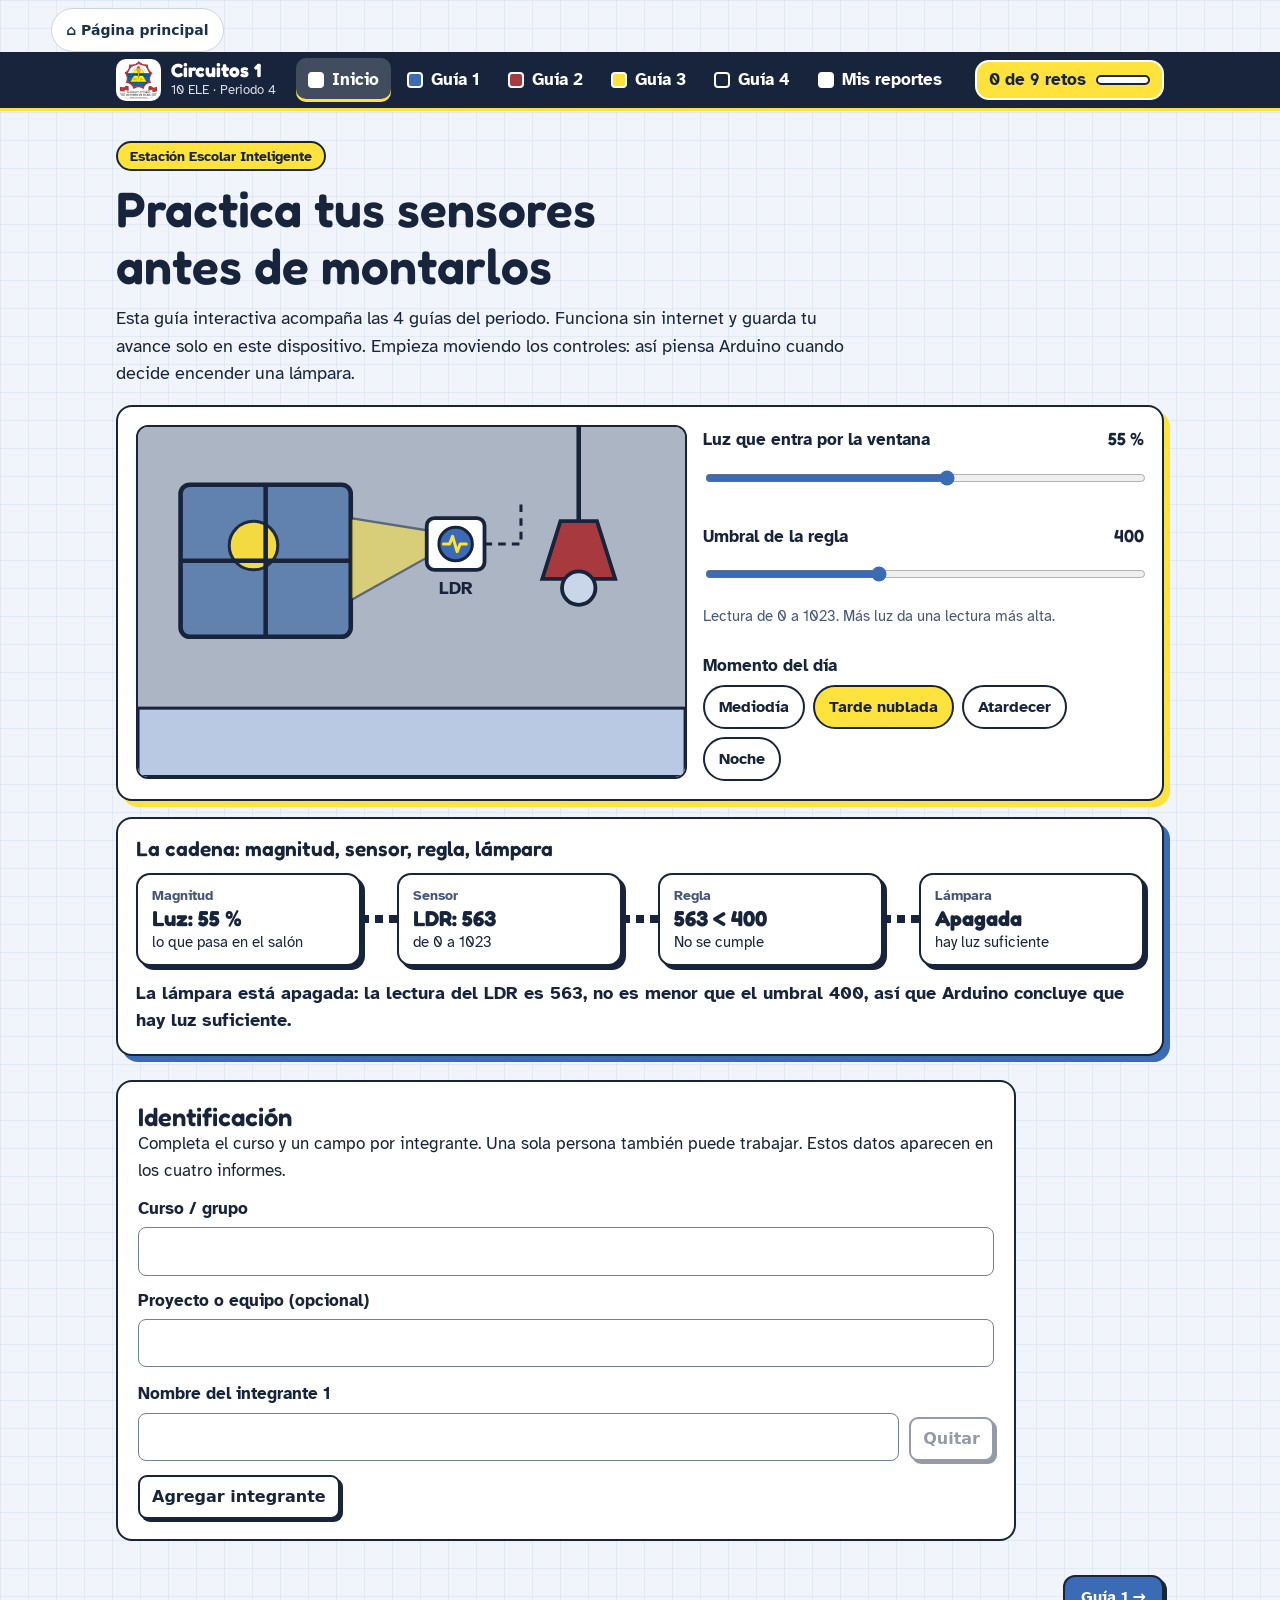
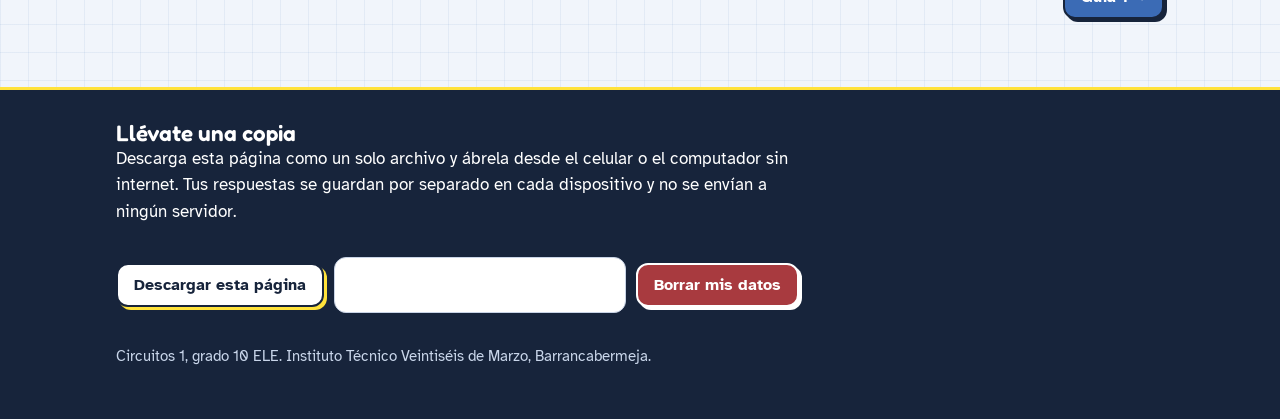
==== commit bac9cf53: "Actualiza guías interactivas, informes y diseño adaptable" ====
--- a/decimo/circuitos-1/index.html
+++ b/decimo/circuitos-1/index.html
@@ -269,11 +269,23 @@
 }
 .print-title{display:none}
 h1[tabindex="-1"]:focus-visible,h2[tabindex="-1"]:focus-visible{outline:none;box-shadow:none}
+
+/* R2: identidad y reportes */
+.identity-box{max-width:900px;margin:24px 0;padding:20px;border:2px solid var(--ink,#17243b);border-radius:16px;background:#fff;color:#17243b}.identity-field{display:block;margin:12px 0;font-weight:700}.identity-box input{display:block;box-sizing:border-box;width:100%;min-height:44px;margin-top:5px;padding:10px;border:1px solid #718096;border-radius:8px;background:#fff;color:#17243b;font:inherit}.identity-member{display:flex;align-items:end;gap:10px;margin:14px 0}.identity-member label{flex:1;min-width:0;font-weight:700}.identity-member button{flex:none}.identity-help{font-size:.95rem;color:#43536d}.report-cards{display:grid;grid-template-columns:repeat(auto-fit,minmax(min(100%,360px),1fr));gap:18px;margin:22px 0}.report-card{min-width:0;padding:20px;border:2px solid #17243b;border-radius:16px;background:#fff;color:#17243b}.report-card h3{margin:0 0 14px}.report-card details{margin-bottom:18px}.report-card summary{cursor:pointer;font-weight:700}.report-card li{margin:8px 0;overflow-wrap:break-word}.report-actions{display:flex;flex-wrap:wrap;gap:8px}.report-actions .btn,.identity-box .btn{min-height:44px;padding:8px 12px;border:2px solid #17243b;border-radius:9px;background:#fff;color:#17243b;font:600 1rem/1.3 system-ui,sans-serif;text-decoration:none;cursor:pointer}.report-actions .btn:focus-visible,.identity-box .btn:focus-visible,.identity-box input:focus-visible{outline:3px solid #175ac1;outline-offset:3px}.identity-box button:disabled{opacity:.45;cursor:default}.advance-tools{margin:20px 0;padding:14px;border:1px solid #c9d4e6;border-radius:12px;background:#fff}.advance-tools>summary{cursor:pointer;font-weight:700}.advance-tools .btn{margin:10px 8px 0 0}
+
+/* Cierres de informe: mismo componente en las cuatro guías. */
+.guide-report{box-sizing:border-box;min-width:0;margin:24px 0;padding:clamp(18px,3vw,28px);border:2px solid var(--ink,#17243b);border-radius:16px;background:var(--paper,#fff);color:var(--ink,#17243b)}
+.guide-report h3{margin:0 0 12px}.guide-report>p{max-width:68ch;margin:0 0 16px}
+.guide-report .report-actions{display:flex;flex-wrap:wrap;align-items:center;gap:12px}
+.guide-report .report-actions .btn{font:700 1rem/1.3 system-ui,sans-serif;min-height:44px;max-width:100%;white-space:normal}
+.guide-report [role=status]{flex-basis:100%;margin:0;overflow-wrap:anywhere}.guide-report [role=status]:empty{display:none}
+@media(max-width:480px){.guide-report .report-actions .btn{width:100%}}
 </style>
 </head>
-<body>
+<body><style>.home-return{padding:8px 4vw 0}.home-return a{display:inline-flex;align-items:center;min-height:44px;padding:0 14px;border:1px solid #cbd5e1;border-radius:999px;background:#fff;color:#17324d;font:600 14px/1.2 system-ui,sans-serif;text-decoration:none}.home-return a:hover{background:#eef5fb}.home-return a:focus-visible{outline:3px solid #2563eb;outline-offset:3px}@media print{.home-return{display:none}}</style><div class="home-return"><a href="../../index.html" aria-label="Ir a la portada principal">⌂ Página principal</a></div>
 <a class="skip" href="#main">Saltar al contenido</a>
-<div id="aviso" class="aviso" role="alert" hidden>Tu navegador no permite guardar datos en este dispositivo. Tus respuestas se pierden al cerrar la página. Descarga el cuaderno antes de salir.</div>
+<div id="aviso" class="aviso" role="alert" hidden>Tu navegador no permite guardar datos en este dispositivo. Tus respuestas se pierden al cerrar la página. Guarda tu avance antes de salir.</div>
+<div id="avisoHistorico" class="aviso" role="status" hidden>Se encontró avance de una versión anterior. Se conservó como historial; esos sellos no contienen respuestas y no se cuentan como actividades comprobadas.</div>
 <header class="top">
  <div class="top-in">
   <a class="brand" href="#inicio"><img class="logo" src="[data-uri]" alt="Escudo del Instituto Técnico Veintiséis de Marzo" width="40" height="42"><span><b>Circuitos 1</b><small>10 ELE · Periodo 4</small></span></a>
@@ -283,9 +295,9 @@
    <a href="#guia2" style="--c:#A83A3F">Guía 2</a>
    <a href="#guia3" style="--c:#FFE23B">Guía 3</a>
    <a href="#guia4" style="--c:#17243B">Guía 4</a>
-   <a href="#cuaderno" style="--c:#fff">Mi cuaderno</a>
+   <a href="#cuaderno" style="--c:#fff">Mis reportes</a>
   </nav>
-  <div class="counter" role="status" aria-live="polite"><span><b id="cnt">0</b> de 9 retos</span><span class="bar" aria-hidden="true"><i id="cntbar"></i></span></div>
+  <div class="counter" role="status" aria-live="polite"><span><b id="cnt">0</b> de <span id="totalRetos">9</span> retos</span><span class="bar" aria-hidden="true"><i id="cntbar"></i></span></div>
  </div>
 </header>
 <main id="main">
@@ -356,6 +368,7 @@
    <div class="sello" id="sello1"></div>
   </div>
   <div class="retos" id="retos1"></div>
+  <div class="panel guide-report" style="--acc:var(--yellow)"><h3>Informe de la guía 1</h3><p class="lead">Reúne la identificación y las evidencias registradas en esta guía. Puedes generarlo aunque haya actividades pendientes.</p><div class="row report-actions"><button class="btn pri" type="button" id="g1Ver">Ver informe</button><button class="btn" type="button" id="g1Print">Imprimir / guardar PDF</button><button class="btn" type="button" id="g1Html">Descargar HTML</button><span id="g1ReportStatus" role="status" aria-live="polite"></span></div></div>
  </section>
 
  <section class="guia g2" id="guia2" aria-labelledby="t2">
@@ -366,6 +379,7 @@
    <div class="sello" id="sello2"></div>
   </div>
   <div class="retos" id="retos2"></div>
+  <div class="panel guide-report" style="--acc:var(--red)"><h3>Informe de la guía 2</h3><p class="lead">Reúne las pruebas, respuestas y pendientes registrados en esta guía.</p><div class="row report-actions"><button class="btn pri" type="button" data-report-open="2">Ver informe</button><button class="btn" type="button" data-report-print="2">Imprimir / guardar PDF</button><button class="btn" type="button" data-report-download="2">Descargar HTML</button><span id="g2ReportStatus" role="status" aria-live="polite"></span></div></div>
  </section>
 
  <section class="guia g3" id="guia3" aria-labelledby="t3">
@@ -376,6 +390,7 @@
    <div class="sello" id="sello3"></div>
   </div>
   <div class="retos" id="retos3"></div>
+  <div class="panel guide-report" style="--acc:var(--yellow)"><h3>Informe de la guía 3</h3><p class="lead">Reúne las pruebas, respuestas y pendientes registrados en esta guía.</p><div class="row report-actions"><button class="btn pri" type="button" data-report-open="3">Ver informe</button><button class="btn" type="button" data-report-print="3">Imprimir / guardar PDF</button><button class="btn" type="button" data-report-download="3">Descargar HTML</button><span id="g3ReportStatus" role="status" aria-live="polite"></span></div></div>
  </section>
 
  <section class="guia g4" id="guia4" aria-labelledby="t4">
@@ -386,23 +401,10 @@
    <div class="sello" id="sello4"></div>
   </div>
   <div class="retos" id="retos4"></div>
+  <div class="panel guide-report" style="--acc:var(--navy)"><h3>Informe de la guía 4</h3><p class="lead">Reúne las pruebas, respuestas y pendientes registrados en esta guía.</p><div class="row report-actions"><button class="btn pri" type="button" data-report-open="4">Ver informe</button><button class="btn" type="button" data-report-print="4">Imprimir / guardar PDF</button><button class="btn" type="button" data-report-download="4">Descargar HTML</button><span id="g4ReportStatus" role="status" aria-live="polite"></span></div></div>
  </section>
 
- <section class="cuaderno" id="cuaderno" aria-labelledby="tc">
-  <h2 id="tc">Mi cuaderno del proyecto</h2>
-  <p id="nbIntro" class="lead">Escribe aquí las respuestas de tu grupo. Se guardan solas en este dispositivo. Al terminar, descarga el texto, cópialo o imprímelo para entregarlo.</p>
-  <p class="print-title"><b>Circuitos 1 · 10 ELE · Periodo 4</b></p>
-  <div class="panel" style="--acc:var(--yellow)">
-   <div class="nb-f"><label for="nb_grupo">Integrantes del grupo</label><input type="text" id="nb_grupo" data-nb="grupo" autocomplete="off"></div>
-   <div id="nbMount"></div>
-   <div class="nb-bar">
-    <button class="btn pri" type="button" id="bDown">Descargar .txt</button>
-    <button class="btn" type="button" id="bCopy">Copiar</button>
-    <button class="btn" type="button" id="bPrint">Imprimir</button>
-    <span id="nbEstado" role="status" aria-live="polite">Se guarda solo.</span>
-   </div>
-  </div>
- </section>
+ <section class="cuaderno" id="cuaderno" aria-labelledby="tc"><h2 id="tc">Mis reportes</h2><p>Revisa los pendientes y prepara un informe por guía. Responde dentro de cada actividad; la identificación se edita en Inicio.</p><div id="reportCards" class="report-cards"></div></section>
 </div>
 </main>
 <footer>
@@ -411,6 +413,9 @@
   <p>Descarga esta página como un solo archivo y ábrela desde el celular o el computador sin internet. Tus respuestas se guardan por separado en cada dispositivo y no se envían a ningún servidor.</p>
   <div class="row">
    <button class="btn" type="button" id="bCopia">Descargar esta página</button>
+   <details class="advance-tools"><summary>Guardar o recuperar mi avance</summary><button class="btn" type="button" id="bBackup">Guardar avance</button>
+   <button class="btn" type="button" id="bRestore">Recuperar avance</button>
+   <input id="backupFile" type="file" accept="application/json,.json" hidden></details>
    <button class="btn danger" type="button" id="bBorrar">Borrar mis datos</button>
    <span id="fEstado" role="status" aria-live="polite"></span>
   </div>
@@ -422,9 +427,10 @@
 (function(){
 'use strict';
 var SRC='<!DOCTYPE html>\n'+document.documentElement.outerHTML;
-var KEY='circuitos10ele_p4_estacion_v1';
-var TOTAL=9;
-var state={retos:{},nb:{},extra:{}};
+var KEY='circuitos10ele_p4_estacion_v2';
+var LEGACY_KEY='circuitos10ele_p4_estacion_v1';
+var TOTAL=0;
+var state={schemaVersion:2,subject:'circuitos-1',retos:{},nb:{},extra:{},activities:{},team:{},historicalRetos:{}};
 var canSave=true;
 
 /* ---------- utilidades ---------- */
@@ -441,19 +447,78 @@
 function fmt(n,d){return (Math.round(n*Math.pow(10,d))/Math.pow(10,d)).toString().replace('.',',')}
 
 /* ---------- persistencia ---------- */
+
+/* R2 identity */
+function validIdentity(t){if(!t||typeof t!=='object'||Array.isArray(t))return false;if(!['curso','project','proyecto','nombre','integrantesOriginal'].every(function(k){return t[k]==null||typeof t[k]==='string'}))return false;return t.integrantes==null||typeof t.integrantes==='string'||Array.isArray(t.integrantes)&&t.integrantes.length<=100&&t.integrantes.every(function(m){return typeof m==='string'||m&&typeof m==='object'&&!Array.isArray(m)&&typeof m.nombre==='string'})}
+function normalizeIdentity(t,oldName,oldCourse){t=t||{};if(!Array.isArray(t.integrantes)){var original=typeof t.integrantes==='string'?t.integrantes:String(oldName||'');if(original&&t.integrantesOriginal==null)t.integrantesOriginal=original;t.integrantes=[{nombre:original}]}else t.integrantes=t.integrantes.map(function(m){return typeof m==='string'?{nombre:m}:Object.assign({},m)});if(!t.integrantes.length)t.integrantes=[{nombre:''}];if(typeof t.curso!=='string')t.curso=String(oldCourse||'');if(typeof t.project!=='string')t.project=typeof t.proyecto==='string'?t.proyecto:'';return t}
+function identityNames(t){var names=t&&t.integrantes;return(Array.isArray(names)?names.map(function(m){return typeof m==='string'?m:m.nombre}):typeof names==='string'?[names]:[]).filter(function(n){return String(n||'').trim()}).map(function(n){return String(n)})}
+function identityReport(t,escape){t=t||{};var names=identityNames(t),project=typeof t.project==='string'?t.project:t.proyecto||'';return '<p><b>Curso:</b> '+escape(t.curso||'Sin registrar')+'</p><p><b>Integrantes:</b></p>'+(names.length?'<ul>'+names.map(function(n){return '<li>'+escape(n)+'</li>'}).join('')+'</ul>':'<p>Sin registrar</p>')+(String(project).trim()?'<p><b>Proyecto o equipo (opcional):</b> '+escape(project)+'</p>':'')}
+function rememberR2Backup(raw,suffix){try{var key=KEY+(suffix||'-antes-r2');if(raw&&!localStorage.getItem(key))localStorage.setItem(key,raw)}catch(e){}}
+function renderIdentity(root,team,save){root.replaceChildren();var title=document.createElement('h2');title.textContent='Identificación';root.appendChild(title);var intro=document.createElement('p');intro.textContent='Completa el curso y un campo por integrante. Una sola persona también puede trabajar. Estos datos aparecen en los cuatro informes.';root.appendChild(intro);function field(label,key){var box=document.createElement('label');box.className='identity-field';box.textContent=label;var input=document.createElement('input');input.type='text';input.dataset.team=key;input.value=team[key]||'';input.addEventListener('input',function(){team[key]=input.value;save()});box.appendChild(input);root.appendChild(box)}field('Curso / grupo','curso');field('Proyecto o equipo (opcional)','project');if(team.integrantesOriginal){var legacy=document.createElement('p');legacy.className='identity-help';legacy.textContent='Se recuperó el texto anterior como una sola entrada. Puedes editarla y agregar campos para organizar los nombres; no se separaron automáticamente.';root.appendChild(legacy)}var members=document.createElement('div');root.appendChild(members);function draw(focusIndex){members.replaceChildren();team.integrantes.forEach(function(member,i){var row=document.createElement('div');row.className='identity-member';var label=document.createElement('label');label.textContent='Nombre del integrante '+(i+1);var input=document.createElement('input');input.type='text';input.value=member.nombre;input.autocomplete='name';input.addEventListener('input',function(){member.nombre=input.value;save()});label.appendChild(input);var remove=document.createElement('button');remove.type='button';remove.className='btn';remove.textContent='Quitar';remove.setAttribute('aria-label','Quitar integrante '+(i+1));remove.disabled=team.integrantes.length===1;remove.addEventListener('click',function(){team.integrantes.splice(i,1);save();draw(Math.min(i,team.integrantes.length-1))});row.appendChild(label);row.appendChild(remove);members.appendChild(row);if(focusIndex===i)input.focus()});var add=document.createElement('button');add.type='button';add.className='btn';add.textContent='Agregar integrante';add.disabled=team.integrantes.length>=100;add.addEventListener('click',function(){team.integrantes.push({nombre:''});save();draw(team.integrantes.length-1)});members.appendChild(add)}draw()}
+/* R2 identity end */
+/* R2 reports */
+function humanPendingName(text,labels){Object.keys(labels).sort(function(a,b){return b.length-a.length}).forEach(function(key){text=text.replace(new RegExp('\\b'+key+'\\b','g'),function(){return labels[key]})});var parts=text.split(' · ');if(parts.length>1&&parts[1].indexOf(parts[0])===0)text=parts.slice(1).join(' · ');return text}
+function reportPendingNames(html,labels){var doc=new DOMParser().parseFromString(html,'text/html'),head=Array.from(doc.querySelectorAll('h2')).find(function(h){return h.textContent.trim()==='Pendientes'}),list=head&&head.nextElementSibling;return list?Array.from(new Set(Array.from(list.querySelectorAll('li')).map(function(li){return humanPendingName(li.textContent,labels)}))):[]}
+function renderReportOverview(root,guides,report,labels,actions){root.replaceChildren();guides.forEach(function(g){var card=document.createElement('article');card.className='report-card';var h=document.createElement('h3');h.textContent='Guía '+g.n+' · '+g.title;card.appendChild(h);var pending=reportPendingNames(report(g.n),labels),details=document.createElement('details'),summary=document.createElement('summary');summary.textContent=pending.length?pending.length+(pending.length===1?' pendiente por revisar':' pendientes por revisar'):'Sin pendientes registrados';details.appendChild(summary);var ul=document.createElement('ul');pending.forEach(function(text){var li=document.createElement('li');li.textContent=text;ul.appendChild(li)});details.appendChild(ul);card.appendChild(details);var row=document.createElement('div');row.className='report-actions';var link=document.createElement('a');link.className='btn';link.href='#guia'+g.n;link.textContent='Ir a la guía';row.appendChild(link);[['Ver informe','view'],['Imprimir / guardar PDF','print'],['Descargar HTML','download']].forEach(function(item){var b=document.createElement('button');b.type='button';b.className='btn';b.textContent=item[0];b.addEventListener('click',function(){actions[item[1]](g.n)});row.appendChild(b)});card.appendChild(row);root.appendChild(card)})}
+/* R2 reports end */
 function load(){
  try{var t='__t';localStorage.setItem(t,'1');localStorage.removeItem(t)}catch(e){canSave=false}
- if(canSave){try{var r=localStorage.getItem(KEY);if(r){var o=JSON.parse(r);state.retos=o.retos||{};state.nb=o.nb||{};state.extra=o.extra||{}}}catch(e){canSave=false}}
+ if(canSave){try{
+  var r=localStorage.getItem(KEY);
+  if(r){rememberR2Backup(r);var o=JSON.parse(r);if(!o||o.schemaVersion!==2||o.subject!=='circuitos-1'||!validIdentity(o.team))throw new Error('Esquema Circuitos inválido');
+   if(!Array.isArray(o.team.integrantes))rememberR2Backup(r);state=Object.assign(state,o);state.retos=state.retos||{};state.nb=state.nb||{};state.extra=state.extra||{};state.activities=state.activities||{};state.team=state.team||{};state.historicalRetos=state.historicalRetos||{};
+  }else{
+   var old=localStorage.getItem(LEGACY_KEY);
+   if(old){var legacy=JSON.parse(old);if(!legacy||typeof legacy!=='object')throw new Error('Respaldo anterior inválido');
+    state.nb=legacy.nb&&typeof legacy.nb==='object'?legacy.nb:{};state.extra=legacy.extra&&typeof legacy.extra==='object'?legacy.extra:{};
+    state.historicalRetos=legacy.retos&&typeof legacy.retos==='object'?legacy.retos:{};
+    persist();
+   }
+  }
+ }catch(e){canSave=false}}
+ state.team=normalizeIdentity(state.team,state.nb.grupo,state.nb.curso);if(canSave)persist();
  if(!canSave)$('#aviso').hidden=false;
+ if(Object.keys(state.historicalRetos||{}).length)$('#avisoHistorico').hidden=false;
 }
 function persist(){
- try{localStorage.setItem(KEY,JSON.stringify(state));return true}catch(e){canSave=false;$('#aviso').hidden=false;return false}
+ try{state.schemaVersion=2;state.subject='circuitos-1';localStorage.setItem(KEY,JSON.stringify(state));return true}catch(e){canSave=false;$('#aviso').hidden=false;return false}
 }
 function ex(k,d){return state.extra[k]===undefined?d:state.extra[k]}
 function setEx(k,v){state.extra[k]=v;persist()}
+function htmEsc(s){return String(s==null?'':s).replace(/[&<>"']/g,function(c){return {'&':'&amp;','<':'&lt;','>':'&gt;','"':'&quot;',"'":'&#39;'}[c]})}
+function identityPanel(){var box=el('section',{class:'identity-box',id:'team'});renderIdentity(box,state.team,persist);return box;}
+
+function reportActivityRows(id,required,pending){var a=state.activities[id]||{},answers=a.answers||{},catalog=REPORT_CATALOG[id]||{},keys=required||Object.keys(catalog);if(!keys.length)keys=Object.keys(answers);var rows=keys.map(function(key){var meta=catalog[key]||{prompt:key.replace(/([A-Z])/g,' $1').replace(/[-_]/g,' '),options:[]},saved=answers[key],answer=saved&&saved.answer,result=saved&&saved.result||'Pendiente',answered=answer!=null&&String(answer).trim()!=='';if(!answered)pending.push(id.toUpperCase()+' · falta responder: '+meta.prompt+'.');else if(result==='no coincide')pending.push(id.toUpperCase()+' · respuesta por corregir: '+meta.prompt+'.');return '<tr><th>'+htmEsc(meta.prompt)+'</th><td style="min-width:6em;overflow-wrap:normal">'+htmEsc(answered?answer:'Sin responder')+'</td><td style="min-width:7em;overflow-wrap:normal">'+htmEsc(!answered?'Pendiente':result==='coincide'?'Comprobada':result==='no coincide'?'Incorrecta; requiere corrección':'Respondida; revisión docente')+'</td></tr>'}).join('');return '<div class="report-answer-table" role="region" aria-label="Respuestas de la actividad; desplázate horizontalmente en pantallas pequeñas" tabindex="0" style="max-width:100%;overflow-x:auto"><table style="min-width:560px"><thead><tr><th>Pregunta o caso</th><th style="width:24%;min-width:6em;overflow-wrap:normal">Opción elegida</th><th style="width:20%;min-width:7em;overflow-wrap:normal">Resultado</th></tr></thead><tbody>'+(rows||'<tr><td colspan="3">No hay respuestas registradas.</td></tr>')+'</tbody></table></div>'}
+function reportDataRows(value){if(value==null||value==='')return '<tr><td colspan="2">Sin dato</td></tr>';var labels={mode:'Versión',intervalMs:'Intervalo (ms)',buttonPress:'Resultado de la pulsación',readings:'Lecturas',attended:'Pulsaciones atendidas',lost:'Pulsaciones perdidas',pwmValue:'Valor PWM',prediction:'Predicción',obtainedVoltage:'Voltaje calculado (V)',source:'Origen de la evidencia',inputs:'Entradas',output:'Salida',recordedAt:'Fecha de registro',heat:'Sensor de calor activo',schedule:'Horario activo',cancel:'Anulación activa',value:'Valor PWM actual',duty:'Ciclo útil (%)',averageVoltage:'Voltaje promedio (V)'};var rows='';function flat(obj,prefix){if(obj==null)return;if(Array.isArray(obj)){obj.forEach(function(v,i){flat(v,prefix+' '+(i+1))});return}if(typeof obj==='object'){Object.keys(obj).forEach(function(k){flat(obj[k],prefix?prefix+' · '+(labels[k]||k):labels[k]||k)});return}var v=typeof obj==='boolean'?(obj?'Sí':'No'):String(obj);rows+='<tr><th>'+htmEsc(prefix||'Dato')+'</th><td>'+htmEsc(v)+'</td></tr>'}flat(value,'');return '<table><tbody>'+rows+'</tbody></table>'}
+function activityTrials(id){var a=state.activities[id]||{},trials=a.trials||[];if(!trials.length)return '<p>No se han registrado pruebas de simulación.</p>';return '<h3>Pruebas y resultados</h3>'+trials.map(function(x,i){return '<h4>Prueba '+(i+1)+'</h4>'+reportDataRows(x)}).join('')}
+function requiredNotes(g,pending){return NB.filter(function(x){return x.g===g}).map(function(x){return x.f.map(function(f){var key=x.g+f[0],value=state.nb[key]||'';if(!String(value).trim())pending.push('Falta completar «'+f[1]+'».');return '<tr><th>'+htmEsc(f[1])+'</th><td>'+htmEsc(value||'Pendiente')+'</td></tr>'}).join('')}).join('')}
+function reportHtmlGuide1(){var pending=[],a=state.activities.g1a||{},ev=a.evidence||{},matches=a.matches||{};if(!state.team||!String(state.team.curso||'').trim())pending.push('Falta completar el curso.');if(!state.team||!identityNames(state.team).length)pending.push('Falta completar los integrantes.');var fields=[['Problema del proyecto',ev.projectProblem],['Magnitud que debe medir',ev.projectMagnitude],['Sensor elegido',ev.projectSensor],['Rango, unidad y fuente',ev.projectRange],['Conclusión',ev.conclusion]];var fieldRows=fields.map(function(x){if(!String(x[1]||'').trim())pending.push('G1a · falta «'+x[0]+'».');return '<tr><th>'+htmEsc(x[0])+'</th><td>'+htmEsc(x[1]||'Pendiente')+'</td></tr>'}).join('');var sensors=[['luz','Luz'],['temp','Temperatura'],['dist','Distancia o nivel']];var matchRows=sensors.map(function(x){var m=a.matchHistory&&a.matchHistory[x[0]],ok=!!(a.done&&a.done[x[0]]&&m&&m.status==='Coincide');if(!ok)pending.push('G1a · falta completar una cadena correcta para '+x[1]+'.');return '<tr><th>'+x[1]+'</th><td>'+htmEsc(m&&m.problem||'Sin elegir')+'</td><td>'+htmEsc(m&&m.magnitude||'Sin elegir')+'</td><td>'+htmEsc(m&&m.sensor||'Sin elegir')+'</td><td>'+htmEsc(m&&m.status||'Pendiente')+'</td></tr>'}).join('');var obs=ev.observations||[],trialRows=obs.map(function(x,i){if(!String(x.observation||'').trim())pending.push('G1a · falta la observación '+(i+1)+' ('+(x.sensor||'sensor sin identificar')+').');return '<tr><td>'+htmEsc(x.sensor||'Sin identificar')+'</td><td>'+htmEsc(x.condition||'Sin especificar')+'</td><td>'+htmEsc(x.observation||'Pendiente')+'</td><td>'+htmEsc(x.source||'Observación declarada; no es una medición real de hardware')+'</td></tr>'}).join('');if(obs.length<6)pending.push('G1a · faltan observaciones declaradas: '+obs.length+' de 6.');var classification=reportActivityRows('g1b',['item0','item1','item2','item3','item4','item5'],pending),quiz=reportActivityRows('g1c',['q0','q1','q2','q3'],pending);var rows=pending.length?'<ul>'+pending.map(function(x){return '<li>'+htmEsc(x)+'</li>'}).join('')+'</ul>':'<p>Sin pendientes registrados.</p>';return '<!doctype html><html lang="es"><head><meta charset="utf-8"><meta name="viewport" content="width=device-width,initial-scale=1"><title>Informe Circuitos 1 · Guía 1</title>'+reportStyles()+'</head><body><main class="page"><div class="actions"><button onclick="window.print()">Imprimir / guardar PDF</button></div><p>Instituto Técnico Veintiséis de Marzo · Circuitos 1 · Décimo · Periodo 4</p><h1>Informe de la Guía 1: Sensores</h1>'+reportIdentity()+'<h2>G1a · Sensores para el proyecto</h2><h3>Datos del proyecto</h3><table><tbody>'+fieldRows+'</tbody></table><h3>Cadenas de selección</h3><table><thead><tr><th>Magnitud</th><th>Problema elegido</th><th>Magnitud elegida</th><th>Sensor elegido</th><th>Resultado</th></tr></thead><tbody>'+matchRows+'</tbody></table><h3>Observaciones declaradas</h3><p>Estas observaciones son declaradas por el estudiante; no se presentan como mediciones reales de hardware.</p><table><thead><tr><th>Sensor</th><th>Condición</th><th>Observación</th><th>Origen</th></tr></thead><tbody>'+(trialRows||'<tr><td colspan="4">Sin observaciones registradas.</td></tr>')+'</tbody></table><h2>G1b · Clasificación de lecturas</h2>'+classification+activityTrials('g1b')+'<h2>G1c · Quiz de sensores</h2>'+quiz+'<h2>Pendientes</h2><div class="pending">'+rows+'</div></main></body></html>'}
+function reportStyles(){return '<style>body{font:16px/1.5 system-ui,sans-serif;color:#17243b;margin:0}.page{max-width:900px;margin:24px auto;padding:32px}h1,h2{line-height:1.2}table{width:100%;border-collapse:collapse;margin:12px 0 24px}th,td{border:1px solid #9aa8b8;padding:8px;text-align:left;vertical-align:top;white-space:pre-wrap;overflow-wrap:anywhere}th{background:#eef3f8}.actions{display:flex;gap:10px;margin:0 0 24px}.pending{background:#fff4d6;padding:10px 16px}.meta{color:#526276}button{padding:10px 16px;min-height:44px;border:0;border-radius:8px;background:#174a83;color:white;font:inherit;cursor:pointer}@page{size:A4;margin:16mm}@media print{.report-answer-table{overflow:visible!important}.report-answer-table table{min-width:0!important}.page{margin:0;padding:0;max-width:none}.actions{display:none}thead{display:table-header-group}tr{break-inside:avoid}}</style>'}
+function reportIdentity(){return identityReport(state.team,htmEsc)+'<p><b>Generado:</b> '+htmEsc(new Date().toLocaleString('es-CO'))+'</p>'}
+
+function reportHtmlOther(g){var names={2:'Temporización real y control graduado',3:'Interrupciones y lógica de control real',4:'Proyecto integrador: Estación Escolar Inteligente'},activities=RETOS.filter(function(r){return r.g===g}),pending=[],parts='';if(!state.team||!String(state.team.curso||'').trim())pending.push('Falta completar el curso.');if(!state.team||!identityNames(state.team).length)pending.push('Falta completar los integrantes.');activities.forEach(function(r){var a=state.activities[r.id]||{},required={g2a:['q0','q1'],g2b:['pwm-51','pwm-153','pwm-204'],g3a:['moment0','moment1','moment2','moment3','q0'],g3b:['q0','q1','q2','q3'],g4a:['item0','item1','item2','item3','item4','piece-0','piece-1','piece-2','piece-3','piece-4'],g4b:['lesson0','lesson1','lesson2']}[r.id]||[],body='<p>'+htmEsc(a.prompt||'Respuestas capturadas dentro de la actividad.')+'</p><p><b>Estado actual:</b> '+(state.retos[r.id]?'Completada':'Pendiente o requiere corrección')+'</p>';if(!state.retos[r.id])pending.push(r.id.toUpperCase()+' · '+r.t+' pendiente o con evidencia incorrecta.');if(r.id==='g2a'){var sim=a.sim||{},tried=sim.tried||{};if(!tried.delay)pending.push('G2a · falta probar la versión con delay().');if(!tried.millis)pending.push('G2a · falta probar la versión con millis().')}if(r.id==='g3a'&&!(a.trials&&a.trials.length))pending.push('G3a · falta registrar pruebas de entradas y salida de la simulación.');body+=reportActivityRows(r.id,required,pending)+activityTrials(r.id);parts+='<section><h2>'+htmEsc(r.id.toUpperCase()+' · '+r.t)+'</h2>'+body+'</section>'});var notes=requiredNotes(g,pending),extra='';if(g===4){var calc=state.extra.calc||[],total=0,known=0;extra+='<h2>Evaluación del montaje por pieza</h2><table><thead><tr><th>Pieza</th><th>Evaluación</th><th>Aporte</th></tr></thead><tbody>'+PIEZAS.map(function(label,i){var v=calc[i],val=v==='si'?100:v==='parc'?50:v==='no'?0:null;if(val===null)pending.push('Evaluación del montaje · falta clasificar «'+label+'».');else{total+=val;known++}return '<tr><th>'+htmEsc(label)+'</th><td>'+htmEsc(v==='si'?'Sí':v==='parc'?'Parcialmente':v==='no'?'No':'Sin marcar')+'</td><td>'+ (val===null?'Pendiente':val+' %')+'</td></tr>'}).join('')+'</tbody></table><p><b>Promedio:</b> '+(known===PIEZAS.length?Math.round(total/PIEZAS.length)+' %':'Pendiente; '+known+' de '+PIEZAS.length+' piezas clasificadas')+'</p>';
+ var cmp=state.extra.cmp||{},tol=parseFloat(String(cmp.tol==null?'5':cmp.tol).replace(',','.'));if(!Number.isFinite(tol))tol=5;var stages=['Sensor (Guía 1)','Salida PWM (Guía 2)','Botón de anulación (Guía 3)'];extra+='<h2>Comparación calculado / Monitor Serial / multímetro</h2><p>Tolerancia usada: '+htmEsc(cmp.tol==null?'5':cmp.tol)+' %; las mediciones se expresan en voltios (V).</p><table><thead><tr><th>Etapa</th><th>Calculado (V)</th><th>Monitor Serial (V)</th><th>Multímetro (V)</th><th>Diferencia y estado</th></tr></thead><tbody>'+stages.map(function(stage,i){var keys=['calc','ser','med'].map(function(x){return i+x}),vals=keys.map(function(k){var v=parseFloat(String(cmp[k]||'').replace(',','.'));return Number.isFinite(v)?v:null}),base=vals[0],differences=[vals[1],vals[2]].map(function(v,j){if(base===null||v===null)return 'Sin comparar';var d=base===0?Math.abs(v-base):Math.abs(v-base)/Math.abs(base)*100,units=base===0?' V (diferencia absoluta)':' %';return 'Δ '+(j===0?'Serial':'multímetro')+': '+d.toFixed(2)+units+(base===0?'':(d>tol?' · supera tolerancia':' · dentro de tolerancia'))});keys.forEach(function(k,j){if(vals[j]===null)pending.push(stage+' · falta '+['calculado','Monitor Serial','multímetro'][j]+' (V).')});function valCell(k,j){return vals[j]===null?'Pendiente':htmEsc(String(cmp[k]))+' V'+((cmp.exampleFields&&cmp.exampleFields[k])||(!cmp.exampleFields&&cmp.example)?' (ejemplo)':'')}return '<tr><th>'+htmEsc(stage)+'</th><td>'+valCell(keys[0],0)+'</td><td>'+valCell(keys[1],1)+'</td><td>'+valCell(keys[2],2)+'</td><td>'+differences.map(htmEsc).join('<br>')+'</td></tr>'}).join('')+'</tbody></table>';
+ var checklist=['Montaje final integrado con las cinco piezas','Tabla calculado, simulado y medido','Respuestas escritas de la Fase 3','Evidencia de los tres puntos de la presentación'],sec=state.extra.sec||[];extra+='<h2>Checklist de la memoria técnica</h2><table><thead><tr><th>Sección</th><th>Estado</th></tr></thead><tbody>'+checklist.map(function(label,i){if(!sec[i])pending.push('Memoria técnica · falta «'+label+'».');return '<tr><th>'+htmEsc(label)+'</th><td>'+(sec[i]?'Lista':'Pendiente')+'</td></tr>'}).join('')+'</tbody></table>'}
+ var ps=pending.length?'<ul>'+pending.map(function(x){return '<li>'+htmEsc(x)+'</li>'}).join('')+'</ul>':'<p>Sin pendientes registrados.</p>';return '<!doctype html><html lang="es"><head><meta charset="utf-8"><meta name="viewport" content="width=device-width,initial-scale=1"><title>Informe Circuitos 1 · Guía '+g+'</title>'+reportStyles()+'</head><body><main class="page"><div class="actions"><button onclick="window.print()">Imprimir / guardar PDF</button></div><p>Instituto Técnico Veintiséis de Marzo · Circuitos 1 · Décimo · Periodo 4</p><h1>Informe de la Guía '+g+': '+htmEsc(names[g])+'</h1>'+reportIdentity()+parts+(g===4?extra:'')+'<h2>Respuestas y justificaciones de la guía</h2><table><tbody>'+notes+'</tbody></table><h2>Pendientes</h2><div class="pending">'+ps+'</div></main></body></html>'}
+var integratedReportReturn=null;
+function closeIntegratedReport(){var view=$('#integratedReportView'),saved=integratedReportReturn;if(!view)return;window.removeEventListener('afterprint',closeIntegratedReport);view.remove();document.body.classList.remove('integrated-report-open');integratedReportReturn=null;if(saved){window.scrollTo({left:0,top:saved.scrollY,behavior:'instant'});if(saved.focus&&document.contains(saved.focus))saved.focus.focus({preventScroll:true})}}
+function showIntegratedReport(html,download,status){var parsed=new DOMParser().parseFromString(html,'text/html'),source=parsed.querySelector('main.page')||parsed.querySelector('main')||parsed.body;if(!source)return false;var old=$('#integratedReportView');if(old)closeIntegratedReport();if(!$('#integratedReportStyles')){var style=el('style',{id:'integratedReportStyles',text:'#integratedReportView{position:fixed;inset:0;z-index:10000;overflow:auto;background:#eef2f7;padding:12px 16px 32px;color:#17243b}#integratedReportView .report-toolbar{position:sticky;top:0;z-index:1;display:flex;flex-wrap:wrap;gap:8px;align-items:center;max-width:920px;margin:0 auto 14px;padding:10px;background:#fff;border:1px solid #cbd5e1;border-radius:12px;box-shadow:0 2px 8px #17243b22}#integratedReportView .report-toolbar button{min-height:44px;padding:8px 14px;border:2px solid #17243b;border-radius:9px;background:#fff;color:#17243b;font:700 15px system-ui,sans-serif;cursor:pointer}#integratedReportView .report-toolbar button:first-child{background:#3b6bb5;color:#fff}#integratedReportView .report-toolbar button:focus-visible{outline:3px solid #175ac1;outline-offset:3px}#integratedReportView .report-view-status{margin-left:auto;font:14px system-ui,sans-serif}#integratedReportView .page{box-sizing:border-box;max-width:920px;margin:0 auto;padding:28px;background:#fff;color:#17243b;font:16px/1.5 system-ui,-apple-system,"Segoe UI",sans-serif;box-shadow:0 2px 12px #17243b22}#integratedReportView .page h1,#integratedReportView .page h2,#integratedReportView .page h3{line-height:1.25;break-after:avoid}#integratedReportView .page p{overflow-wrap:anywhere}#integratedReportView .page table{width:100%;border-collapse:collapse;margin:12px 0 22px}#integratedReportView .page th,#integratedReportView .page td{border:1px solid #9ba8ba;padding:7px 9px;text-align:left;vertical-align:top;overflow-wrap:anywhere;white-space:pre-wrap}#integratedReportView .page th{background:#edf2f8}#integratedReportView .page .pending{background:#fff4d6;padding:10px 16px}#integratedReportView .page .static-circuit{display:flex;flex-wrap:wrap;align-items:center;gap:7px;margin:8px 0;padding:9px;border:1px solid #9ba8ba}#integratedReportView .page .static-circuit strong{padding:5px;border:1px solid #59677b;background:#edf2f8}#integratedReportView .page .static-scene{border:1px solid #9ba8ba;padding:10px;background:#f5f8fc}#integratedReportView .page svg{display:block;max-width:100%;height:auto;margin:8px 0}#integratedReportView .page pre{white-space:pre-wrap;overflow-wrap:anywhere}@media(max-width:620px){#integratedReportView{padding:8px}#integratedReportView .page{padding:16px}#integratedReportView .report-view-status{flex-basis:100%;margin-left:0}}@page{size:A4;margin:16mm}@media print{.report-answer-table{overflow:visible!important}.report-answer-table table{min-width:0!important}html,body{margin:0!important;padding:0!important;background:#fff!important}body.integrated-report-open>:not(#integratedReportView){display:none!important}#integratedReportView{display:block!important;position:static!important;inset:auto!important;overflow:visible!important;padding:0!important;background:#fff!important;color:#000!important}#integratedReportView .report-toolbar{display:none!important}#integratedReportView .page{max-width:none!important;margin:0!important;padding:0!important;box-shadow:none!important;border:0!important;color:#000!important}#integratedReportView .page table{break-inside:auto}#integratedReportView .page tr,#integratedReportView .page svg,#integratedReportView .page .static-scene,#integratedReportView .page .static-circuit{break-inside:avoid}#integratedReportView .page th{print-color-adjust:exact;-webkit-print-color-adjust:exact}}'});document.head.appendChild(style)}var view=el('section',{id:'integratedReportView',tabindex:'-1',role:'region','aria-label':'Informe de la guía'}),toolbar=el('div',{class:'report-toolbar'}),printButton=el('button',{type:'button',text:'Imprimir / guardar PDF'}),downloadButton=el('button',{type:'button',text:'Descargar HTML'}),backButton=el('button',{type:'button',text:(location.hash==='#cuaderno'?'Volver a Mis reportes':'Volver a la guía')}),live=el('span',{class:'report-view-status',role:'status','aria-live':'polite'}),content=source.cloneNode(true);content.querySelectorAll('script,.actions').forEach(function(x){x.remove()});integratedReportReturn={scrollY:window.scrollY,focus:document.activeElement};printButton.addEventListener('click',function(){window.print()});downloadButton.addEventListener('click',function(){download();live.textContent='Descarga del informe HTML solicitada.'});backButton.addEventListener('click',closeIntegratedReport);view.addEventListener('keydown',function(e){if(e.key==='Escape')closeIntegratedReport()});toolbar.appendChild(printButton);toolbar.appendChild(downloadButton);toolbar.appendChild(backButton);toolbar.appendChild(live);view.appendChild(toolbar);view.appendChild(content);document.body.appendChild(view);document.body.classList.add('integrated-report-open');live.textContent=status||'Informe listo.';window.addEventListener('afterprint',closeIntegratedReport);window.scrollTo({left:0,top:0,behavior:'instant'});view.focus();return true}
+function deliverGuide1(open){
+ persist();var html=reportHtmlGuide1(),status=$('#g1ReportStatus');
+ if(open){if(showIntegratedReport(html,function(){deliverGuide1(false)},'Informe de la Guía 1. Vuelve a la guía al terminar.'))status.textContent='Informe mostrado en esta página.';else status.textContent='No se pudo preparar la vista del informe.';return}
+ var url=URL.createObjectURL(new Blob([html],{type:'text/html;charset=utf-8'})),a=el('a',{href:url,download:'Informe_Circuitos_G1_10ELE_equipo.html'});document.body.appendChild(a);a.click();a.remove();status.textContent='Informe HTML descargado.';setTimeout(function(){URL.revokeObjectURL(url)},30000)
+}
+function deliverGuide(g,open){
+ if(g===1)return deliverGuide1(open);
+ persist();var html=reportHtmlOther(g),status=$('#g'+g+'ReportStatus');
+ if(open){if(showIntegratedReport(html,function(){deliverGuide(g,false)},'Informe de la Guía '+g+'. Vuelve a la guía al terminar.')){if(status)status.textContent='Informe mostrado en esta página.'}else if(status)status.textContent='No se pudo preparar la vista del informe.';return}
+ var url=URL.createObjectURL(new Blob([html],{type:'text/html;charset=utf-8'})),course=(state.team.curso||'equipo').replace(/[^a-z0-9_-]/gi,'_'),a=el('a',{href:url,download:'Informe_Circuitos_G'+g+'_'+course+'.html'});document.body.appendChild(a);a.click();a.remove();if(status)status.textContent='Informe HTML descargado.';setTimeout(function(){URL.revokeObjectURL(url)},30000)
+}
 
 /* ---------- retos y progreso ---------- */
-var RETOS=[{id:'g1a',g:1},{id:'g1b',g:1},{id:'g1c',g:1},{id:'g2a',g:2},{id:'g2b',g:2},{id:'g3a',g:3},{id:'g3b',g:3},{id:'g4a',g:4},{id:'g4b',g:4}];
+var RETOS=[{id:'g1a',g:1,t:'Sensores para el proyecto'},{id:'g1b',g:1,t:'Clasificación de lecturas'},{id:'g1c',g:1,t:'Quiz de sensores'},{id:'g2a',g:2,t:'delay() y millis()'},{id:'g2b',g:2,t:'PWM y voltaje promedio'},{id:'g3a',g:3,t:'Botón de anulación y control'},{id:'g3b',g:3,t:'Quiz de interrupciones'},{id:'g4a',g:4,t:'Evaluación del montaje'},{id:'g4b',g:4,t:'Lecciones y memoria técnica'}];
+TOTAL=RETOS.length;
+$('#totalRetos').textContent=TOTAL;
 var GN={1:'Guía 1',2:'Guía 2',3:'Guía 3',4:'Guía 4'};
 var shownSello={};
 function refresh(popGuide){
@@ -476,6 +541,9 @@
  var tot=RETOS.filter(function(r){return r.g===g}).length,d=RETOS.filter(function(r){return r.g===g&&state.retos[r.id]}).length;
  refresh(d===tot?g:0);
 }
+function activityRecord(id){var a=state.activities[id];if(!a||typeof a!=='object')a=state.activities[id]={answers:{},trials:[],revision:0};a.answers=a.answers||{};a.trials=a.trials||[];return a}
+function recordAnswer(id,key,answer,result){if(!id)return;var a=activityRecord(id);a.answers[key]={answer:answer,result:result||'respondido'};a.revision=(a.revision||0)+1;a.validation={status:result==='coincide'?'coincide':result==='no coincide'?'no coincide':'respondido',checkedAt:new Date().toISOString(),checkedRevision:a.revision};state.retos[id]=false;persist();refresh(0)}
+function recordTrial(id,trial){var a=activityRecord(id);a.trials.push(Object.assign({recordedAt:new Date().toISOString()},trial));a.revision=(a.revision||0)+1;a.validation={status:'requiere revisión',checkedAt:new Date().toISOString(),checkedRevision:a.revision};state.retos[id]=false;persist();refresh(0)}
 function reto(id,title,lead,body){
  return el('section',{class:'reto',id:'reto-'+id,'aria-labelledby':'h-'+id},
   el('div',{class:'reto-h'},el('h3',{id:'h-'+id,text:title}),el('span',{class:'estado','data-r':id,text:'Pendiente'})),
@@ -493,9 +561,11 @@
 }
 
 /* ---------- quiz con pista y reintento ---------- */
-function makeQuiz(items,done){
+var REPORT_CATALOG={};
+function catalogReportItem(id,key,prompt,options){if(!id)return;REPORT_CATALOG[id]=REPORT_CATALOG[id]||{};REPORT_CATALOG[id][key]={prompt:prompt||'Pregunta',options:(options||[]).slice()};}
+function makeQuiz(items,done,activityId){
  var root=el('div',{class:'quiz'}),qa=el('div'),fb=el('div',{class:'fb empty',role:'status','aria-live':'polite'});
- var i=0;root.appendChild(qa);root.appendChild(fb);
+ var saved=activityId?activityRecord(activityId).answers:{},i=0;if(activityId)items.forEach(function(q,k){catalogReportItem(activityId,'q'+k,q.q,q.opts)});while(i<items.length&&saved['q'+i]&&saved['q'+i].result==='coincide')i++;root.appendChild(qa);root.appendChild(fb);
  function setFb(kind,parts){fb.className='fb '+kind;fb.replaceChildren();add(fb,parts)}
  function show(){
   qa.replaceChildren();setFb('empty',[]);
@@ -507,7 +577,9 @@
   var list=el('div',{class:'opts'+(q.two?' two':'')});
   q.opts.forEach(function(t,k){
    var b=el('button',{class:'opt',type:'button'},t);
+   if(saved['q'+i]&&saved['q'+i].answer===t)b.classList.add(saved['q'+i].result==='coincide'?'right':'wrong');
    b.addEventListener('click',function(){
+    if(activityId)recordAnswer(activityId,'q'+i,t,k===q.a?'coincide':'no coincide');
     if(k===q.a){
      b.classList.add('right');b.appendChild(el('span',{class:'sr',text:' (correcta)'}));
      $$('button',list).forEach(function(x){x.disabled=true});
@@ -529,13 +601,14 @@
 }
 
 /* ---------- lista de juicios (clasificar, decidir, escoger) ---------- */
-function judge(items,labels,done,unit){
- var wrap=el('div'),n=0;
+function judge(items,labels,done,unit,activityId,subId){
+ var wrap=el('div'),n=0,saved=activityId?activityRecord(activityId).answers:{};subId=subId||'item';
  var cnt=el('span',{text:'0 de '+items.length}),mt=el('i');
  wrap.appendChild(el('div',{class:'prog'},el('span',{},unit+': '),cnt,el('span',{class:'meter','aria-hidden':'true'},mt)));
  var ul=el('ul',{class:'jl'});wrap.appendChild(ul);
- items.forEach(function(it){
+ items.forEach(function(it,itemIndex){
   var labs=it.o||labels,solved=false;
+  catalogReportItem(activityId,subId+itemIndex,it.t||it.tag||'Caso '+(itemIndex+1),labs);
   var li=el('li',{class:'ji'});
   if(it.tag)li.appendChild(el('span',{class:'tag',text:it.tag}));
   if(it.t)li.appendChild(el('p',{style:'margin:0 0 6px'},it.t));
@@ -543,8 +616,10 @@
   var bs=el('div',{class:'jbs'+(it.o?' long':'')}),fb=el('p',{class:'jfb',role:'status','aria-live':'polite'});
   labs.forEach(function(l,k){
    var b=el('button',{class:'jb',type:'button'},l);
+   var prior=saved[subId+itemIndex];if(prior&&prior.answer===l){b.classList.add(prior.result==='coincide'?'right':'wrong');if(prior.result==='coincide'){solved=true;li.classList.add('done');n++}}
    b.addEventListener('click',function(){
     if(solved)return;
+    if(activityId)recordAnswer(activityId,subId+itemIndex,l,k===it.a?'coincide':'no coincide');
     if(k===it.a){solved=true;b.classList.add('right');b.appendChild(el('span',{class:'sr',text:' (correcta)'}));
      $$('button',bs).forEach(function(x){x.disabled=true});li.classList.add('done');
      fb.replaceChildren();add(fb,[el('strong',{text:'Correcto. '}),it.why]);
@@ -557,6 +632,7 @@
   });
   li.appendChild(bs);li.appendChild(fb);ul.appendChild(li);
  });
+ cnt.textContent=n+' de '+items.length;mt.style.width=(n/items.length*100)+'%';
  return wrap;
 }
 
@@ -610,13 +686,14 @@
  var S={ldr:{n:'LDR',m:'luz',lee:'El LDR forma un divisor de voltaje y Arduino lo lee con `analogRead(A0)`: un número de 0 a 1023.'},
         tmp:{n:'TMP36',m:'temp',lee:'El TMP36 entrega un voltaje; Arduino lo lee con `analogRead(A0)` y lo convierte a grados con la fórmula.'},
         hc:{n:'HC-SR04',m:'dist',lee:'El HC-SR04 envía un pulso por Trig y Arduino mide el eco con `pulseIn()`; con ese tiempo calcula centímetros.'}};
- var done=ex('g1a',{});
+ var activity=state.activities.g1a||(state.activities.g1a={matches:{},evidence:{},done:{}});activity.matches=activity.matches||{};activity.done=activity.done||{};var done=activity.done;
  var sp=el('select',{id:'trP'},el('option',{value:'',text:'Elige un problema'}));
  P.forEach(function(p,i){sp.appendChild(el('option',{value:i,text:p.t}))});
  var sm=el('select',{id:'trM'},el('option',{value:'',text:'Elige la magnitud'}));
  Object.keys(MAGT).forEach(function(k){sm.appendChild(el('option',{value:k,text:MAGT[k]}))});
  var ss=el('select',{id:'trS'},el('option',{value:'',text:'Elige un sensor'}));
  Object.keys(S).forEach(function(k){ss.appendChild(el('option',{value:k,text:S[k].n}))});
+ var selection=activity.selection||{};sp.value=selection.problem||'';sm.value=selection.magnitude||'';ss.value=selection.sensor||'';
  var nP=el('b',{text:'Sin elegir'}),nM=el('b',{text:'Sin elegir'}),nS=el('b',{text:'Sin elegir'}),nA=el('b',{text:'Sin lectura'});
  var node=function(l,b){return el('div',{class:'node'},el('small',{text:l}),b)};
  var n1=node('Problema',nP),n2=node('Magnitud',nM),n3=node('Sensor',nS),n4=node('Arduino lee',nA);
@@ -627,16 +704,21 @@
  function drawChips(){chips.replaceChildren();chips.appendChild(el('span',{class:'hint',style:'align-self:center'},'Sensores traducidos:'));
   Object.keys(MAGT).forEach(function(k){chips.appendChild(el('span',{class:'chip'+(done[k]?' done':'')},(done[k]?'✓ ':'')+MAGT[k]))})}
  function ev(){
+  activity.selection={problem:sp.value,magnitude:sm.value,sensor:ss.value};activity.revision=(activity.revision||0)+1;activity.checked=false;state.retos.g1a=false;
   [n1,n2,n3,n4].forEach(function(n){n.classList.remove('bad')});[c1,c2,c3].forEach(function(c){c.classList.remove('bad')});
   var pi=sp.value,mv=sm.value,sv=ss.value;
+  if(pi!==''&&mv&&sv){var matched=P[+pi].m===mv&&S[sv].m===mv;activity.matches['Selección actual']={problem:P[+pi].t,magnitude:MAGT[mv],sensor:S[sv].n,status:matched?'Coincide':'No coincide'};activity.matchHistory=activity.matchHistory||{};activity.matchHistory[mv]={problem:P[+pi].t,magnitude:MAGT[mv],sensor:S[sv].n,status:matched?'Coincide':'No coincide'};done[mv]=matched;activity.checked=matched;activity.checkedRevision=activity.revision;drawChips()}
+  else{delete activity.matches['Selección actual'];if(mv)done[mv]=false}
+  persist();
   nP.textContent=pi===''?'Sin elegir':P[+pi].t;nM.textContent=mv?MAGT[mv]:'Sin elegir';nS.textContent=sv?S[sv].n:'Sin elegir';nA.textContent='Sin lectura';
   if(pi===''||!mv||!sv){fb.className='fb tip';fb.replaceChildren();add(fb,'Elige el problema, la magnitud y el sensor para ver si la cadena funciona.');return}
   var p=P[+pi],l1=p.m===mv,l2=S[sv].m===mv;
   if(l1&&l2){
    fb.className='fb ok';fb.replaceChildren();add(fb,[el('strong',{text:'La cadena funciona. '}),S[sv].lee]);
    nA.textContent=sv==='ldr'?'0 a 1023':sv==='tmp'?'grados Celsius':'centímetros';
-   if(!done[mv]){done[mv]=true;setEx('g1a',done);drawChips();if(done.luz&&done.temp&&done.dist)complete('g1a')}
+   if(done.luz&&done.temp&&done.dist){activity.checked=true;activity.checkedRevision=activity.revision;persist();complete('g1a')}
   }else{
+   state.retos.g1a=false;done[mv]=false;drawChips();persist();
    var msg=[];
    if(!l1){msg.push('El eslabón problema a magnitud se rompe: en este problema '+p.k+', y eso no es '+MAGN[mv]+'. Vuelve a leerlo.');c1.classList.add('bad');n2.classList.add('bad')}
    if(!l2){msg.push('El eslabón magnitud a sensor se rompe: el '+S[sv].n+' mide '+MAGN[S[sv].m]+' y la magnitud elegida es '+MAGN[mv]+'.');c2.classList.add('bad');n3.classList.add('bad')}
@@ -651,7 +733,13 @@
   el('div',{},el('label',{for:'trP',text:'1. Problema'}),sp),
   el('div',{},el('label',{for:'trM',text:'2. Magnitud que debes medir'}),sm),
   el('div',{},el('label',{for:'trS',text:'3. Sensor'}),ss));
- var body=el('div',{},grid,chain,fb,chips);
+ var evidence=activity.evidence||(activity.evidence={}),obs=evidence.observations||(evidence.observations=[]),legacyFields={projectProblem:'1p',projectMagnitude:'1m',projectSensor:'1s',projectRange:'1r'};
+ Object.keys(legacyFields).forEach(function(k){if(!evidence[k]&&state.nb[legacyFields[k]])evidence[k]=state.nb[legacyFields[k]]});
+ function bindEvidence(key,label,placeholder){var id='g1ev_'+key,ta=el('textarea',{id:id,rows:'2',placeholder:placeholder||''});ta.value=evidence[key]||'';ta.addEventListener('input',function(){evidence[key]=ta.value;if(legacyFields[key])state.nb[legacyFields[key]]=ta.value;activity.revision=(activity.revision||0)+1;activity.checked=false;state.retos.g1a=false;persist();refresh(0)});return el('div',{class:'nb-f'},el('label',{for:id,text:label}),ta)}
+ var observationBox=el('div',{});
+ [['LDR','Más luz'],['LDR','Menos luz'],['TMP36','Temperatura ambiente'],['TMP36','Condición distinta'],['HC-SR04','Objeto cercano'],['HC-SR04','Objeto más lejano']].forEach(function(x,i){var id='g1obs_'+i,ta=el('textarea',{id:id,rows:'2',placeholder:'Describe la lectura y la unidad observada'});ta.value=obs[i]&&obs[i].observation||'';ta.addEventListener('input',function(){obs[i]={sensor:x[0],condition:x[1],observation:ta.value,source:'Observación declarada por el estudiante'};activity.revision=(activity.revision||0)+1;activity.checked=false;state.retos.g1a=false;persist();refresh(0)});observationBox.appendChild(el('div',{class:'nb-f'},el('label',{for:id,text:x[0]+' · '+x[1]}),ta))});
+ var projectBox=el('div',{},el('h4',{class:'fre',text:'Problema de tu proyecto'}),bindEvidence('projectProblem','¿Qué problema quieres resolver?','Describe la situación concreta.'),bindEvidence('projectMagnitude','¿Qué magnitud debe medir?'),bindEvidence('projectSensor','¿Qué sensor propones y por qué?'),bindEvidence('projectRange','Rango típico del sensor: mínimo, máximo, unidad y fuente.'),el('h4',{class:'fre',text:'Pruebas de sensores'}),el('p',{class:'hint'},'Registra dos condiciones por sensor. Describe lo observado en la simulación o en tu práctica; el informe identifica estas notas como declaraciones del equipo.'),observationBox,bindEvidence('conclusion','Conclusión de la actividad','¿Qué aprendiste sobre elegir y leer sensores?'));
+ var body=el('div',{},grid,chain,fb,chips,projectBox);
  return reto('g1a','Traductor de problemas','Traduce cada problema a una magnitud física y elige el sensor que la mide. Si un eslabón no encaja, la cadena se rompe. Logra una cadena completa para cada magnitud.',body);
 }
 function buildG1b(){
@@ -664,7 +752,7 @@
   {tag:'HC-SR04 con un objeto a 2 m',val:'Monitor Serial: 650 cm',a:1,why:'2 m son 200 cm, y el HC-SR04 mide hasta unos 400 cm. 650 cm no tiene sentido.',hint:'Convierte 2 m a centímetros y compara con el alcance del sensor.'}
  ];
  return reto('g1b','¿Tiene sentido esta lectura?','Antes de confiar en un número, compáralo con la condición y con el rango típico del sensor. Clasifica cada lectura.',
-  judge(items,['Tiene sentido','No tiene sentido'],function(){complete('g1b')},'Lecturas clasificadas'));
+  judge(items,['Tiene sentido','No tiene sentido'],function(){complete('g1b')},'Lecturas clasificadas','g1b'));
 }
 function buildG1c(){
  var q=[
@@ -673,38 +761,41 @@
   {q:'El TMP36 entrega 0,75 V. Con la fórmula `(voltaje - 0.5) * 100`, ¿qué temperatura es?',opts:['75 °C','25 °C','0,25 °C','250 °C'],a:1,hint:'Primero resta 0,5 V y luego multiplica por 100.',why:'(0,75 - 0,5) × 100 = 25 °C. El TMP36 marca 0,5 V a 0 °C y sube 10 mV por cada grado.'},
   {q:'El eco del HC-SR04 tarda 1166 µs en volver. Con `duracion * 0.0343 / 2.0`, ¿qué distancia hay al objeto?',opts:['40 cm','1166 cm','20 cm','2,3 cm'],a:2,hint:'El sonido hace el viaje de ida y vuelta, por eso se divide entre 2.',why:'1166 × 0,0343 ≈ 40 cm de recorrido total. La mitad, 20 cm, es la distancia al objeto.'}
  ];
- return reto('g1c','Quiz de sensores','Cuatro preguntas. Si fallas, recibes una pista y puedes intentar de nuevo.',makeQuiz(q,function(){complete('g1c')}));
+ return reto('g1c','Quiz de sensores','Cuatro preguntas. Si fallas, recibes una pista y puedes intentar de nuevo.',makeQuiz(q,function(){complete('g1c')},'g1c'));
 }
 
 /* ---------- Guía 2 ---------- */
 function buildG2a(){
- var mode='delay',t=0,lect=0,ok=0,lost=0,tried={delay:false,millis:false},running=true,visible=true,quizShown=false;
- var INT=el('input',{type:'range',id:'intv',min:'500',max:'4000',step:'500',value:'2000'});
- var intOut=el('output',{for:'intv',text:'2000 ms'});
+ var rec=activityRecord('g2a'),sim=rec.sim||(rec.sim={}),mode=sim.mode||'delay',t=0,lect=sim.lect||0,ok=sim.attended||0,lost=sim.lost||0,tried=sim.tried||{delay:false,millis:false},running=true,visible=true,quizShown=!!(rec.answers.q0&&rec.answers.q1&&rec.answers.q0.result==='coincide'&&rec.answers.q1.result==='coincide');
+ var INT=el('input',{type:'range',id:'intv',min:'500',max:'4000',step:'500',value:sim.interval||'2000'});
+ var intOut=el('output',{for:'intv',text:INT.value+' ms'});
  var track=el('div',{class:'track sleep'},el('i'));
  var status=el('p',{class:'q',style:'margin:8px 0 0'},'Arduino está dentro de `delay()`.');
  var sL=el('b',{text:'0'}),sA=el('b',{text:'0'}),sP=el('b',{text:'0'});
  var stats=el('div',{class:'stats'},el('span',{},'Lecturas: ',sL),el('span',{},'Pulsaciones atendidas: ',sA),el('span',{},'Pulsaciones perdidas: ',sP));
  var fb=el('div',{class:'fb empty',role:'status','aria-live':'polite'});
  var mBtns={};
- function setMode(m){mode=m;t=0;Object.keys(mBtns).forEach(function(k){mBtns[k].setAttribute('aria-pressed',String(k===m))});
+ function setMode(m){mode=m;t=0;sim.mode=mode;Object.keys(mBtns).forEach(function(k){mBtns[k].setAttribute('aria-pressed',String(k===m))});persist();
   track.className='track'+(m==='delay'?' sleep':'');
   status.replaceChildren();add(status,m==='delay'?'Arduino está dentro de `delay()` y no revisa nada.':'Arduino sigue girando el `loop()` y compara `millis()` en cada vuelta.');
   fb.className='fb empty';tried[m]=tried[m];}
  mBtns.delay=el('button',{class:'btn',type:'button','aria-pressed':'true',onclick:function(){setMode('delay')}},'Versión con delay()');
  mBtns.millis=el('button',{class:'btn',type:'button','aria-pressed':'false',onclick:function(){setMode('millis')}},'Versión con millis()');
+ setMode(mode);
  var press=el('button',{class:'btn pri',type:'button',onclick:function(){
   tried[mode]=true;
   if(mode==='delay'){lost++;sP.textContent=lost;fb.className='fb no';fb.replaceChildren();add(fb,[el('strong',{text:'Pulsación perdida. '}),'Arduino estaba dormido dentro de `delay()` y no pudo revisar el botón.'])}
   else{ok++;sA.textContent=ok;fb.className='fb ok';fb.replaceChildren();add(fb,[el('strong',{text:'Pulsación atendida. '}),'El `loop()` no se detuvo, así que vio el botón en la siguiente vuelta.'])}
+  sim.mode=mode;sim.interval=INT.value;sim.attended=ok;sim.lost=lost;sim.lect=lect;sim.tried=tried;recordTrial('g2a',{mode:mode,intervalMs:+INT.value,buttonPress:mode==='delay'?'perdida':'atendida',readings:lect,attended:ok,lost:lost,source:'Simulación local'});
   if(tried.delay&&tried.millis&&!quizShown){quizShown=true;qwrap.hidden=false}
  }},'Presionar el botón');
- var qwrap=el('div',{hidden:'hidden'},el('hr',{class:'sep'}),el('p',{class:'lead'},'Ya probaste las dos versiones. Responde:'),
+ var qwrap=el('div',{hidden:!quizShown},el('hr',{class:'sep'}),el('p',{class:'lead'},'Ya probaste las dos versiones. Responde:'),
   makeQuiz([
    {q:'Mientras Arduino está dentro de `delay(2000)`, ¿qué pasa con un botón que alguien presiona?',opts:['Se atiende al instante','Casi siempre se pierde, porque el programa no revisa nada durante la espera','Arduino lo guarda y lo atiende después','Arduino se reinicia'],a:1,hint:'Mira el contador de pulsaciones perdidas en la versión con delay().',why:'`delay()` detiene todo el programa. Mientras espera, Arduino no puede revisar botones ni otros sensores.'},
    {q:'En el patrón con `millis()`, ¿qué guarda la variable `ultimaRevision`?',opts:['El valor leído del sensor','El momento en que se revisó el sensor por última vez','El tiempo total que lleva encendido Arduino','La cantidad de lecturas hechas'],a:1,hint:'La condición compara `ahora - ultimaRevision` con el intervalo.',why:'Guarda el momento de la última revisión. Restarlo de `ahora` dice cuánto tiempo ha pasado sin detener el programa.'}
-  ],function(){complete('g2a')}));
- INT.addEventListener('input',function(){intOut.textContent=INT.value+' ms';t=0});
+  ],function(){complete('g2a')},'g2a'));
+ INT.addEventListener('input',function(){intOut.textContent=INT.value+' ms';t=0;sim.interval=INT.value;persist()});
+ sL.textContent=lect;sA.textContent=ok;sP.textContent=lost;
  var STEP=50;
  setInterval(function(){
   if(!running||!visible||document.hidden)return;
@@ -722,8 +813,8 @@
  return reto('g2a','Delay contra millis','Presiona el botón en las dos versiones y observa qué pasa mientras Arduino espera. Luego responde dos preguntas.',body);
 }
 function buildG2b(){
- var sl=el('input',{type:'range',id:'pwmv',min:'0',max:'255',value:'128'});
- var call=el('output',{for:'pwmv',text:'analogWrite(6, 128)'});
+ var rec=activityRecord('g2b'),sim=rec.sim||(rec.sim={}),sl=el('input',{type:'range',id:'pwmv',min:'0',max:'255',value:sim.value||'128'});
+ var call=el('output',{for:'pwmv',text:'analogWrite(6, '+sl.value+')'});
  var info=el('p',{class:'q',style:'margin:8px 0'});
  var svg=el('div');svg.innerHTML='<svg id="pwmSvg" viewBox="0 0 320 100" role="img" aria-label="Señal PWM: pulsos de 5 V cuyo ancho cambia con el valor de analogWrite"><path id="pwmPath" fill="none" stroke="#A83A3F" stroke-width="3.5" stroke-linejoin="round"/><line id="pwmAvg" x1="0" x2="320" stroke="#17243B" stroke-width="2" stroke-dasharray="6 5"/><text x="6" y="12" font-size="12" font-weight="700" fill="#17243B" font-family="Atkinson Hyperlegible,sans-serif">5 V</text><text x="6" y="96" font-size="12" font-weight="700" fill="#17243B" font-family="Atkinson Hyperlegible,sans-serif">0 V</text><text id="pwmAvgT" x="314" text-anchor="end" font-size="12" font-weight="700" fill="#17243B" font-family="Atkinson Hyperlegible,sans-serif"></text></svg>';
  var led=el('div',{'aria-hidden':'true',style:'width:44px;height:44px;border-radius:50%;border:3px solid #17243B;background:#FFE23B;flex:none'});
@@ -739,20 +830,21 @@
   var y=85-65*d;$('#pwmAvg',svg).setAttribute('y1',y);$('#pwmAvg',svg).setAttribute('y2',y);
   var at=$('#pwmAvgT',svg);at.setAttribute('y',y<40?y+16:y-5);at.textContent='promedio '+fmt(V,2)+' V';
  }
- sl.addEventListener('input',upd);
- var tests=[[51,1.0],[153,3.0],[204,4.0]],okn=0;
+ sl.addEventListener('input',function(){sim.value=sl.value;sim.duty=fmt(+sl.value/255*100,1);sim.averageVoltage=fmt(+sl.value/255*5,2);rec.revision=(rec.revision||0)+1;state.retos.g2b=false;persist();refresh(0);upd()});
+ var tests=[[51,1.0],[153,3.0],[204,4.0]],okn=0;tests.forEach(function(tc){catalogReportItem('g2b','pwm-'+tc[0],'analogWrite(6, '+tc[0]+'): voltaje promedio esperado',[])});
  var pred=el('div',{class:'pred'});
  var pfb=el('p',{class:'hint'},'Voltaje promedio = 5 V × valor / 255. Acepto un error de 0,1 V.');
  tests.forEach(function(tc){
-  var inp=el('input',{type:'text',inputmode:'decimal',autocomplete:'off','aria-label':'Voltaje para analogWrite '+tc[0]+', en voltios'});
-  var out=el('p',{class:'jfb',role:'status','aria-live':'polite',style:'margin:0'});
-  var box=el('div',{class:'pred-i'});var solved=false;
+  var key='pwm-'+tc[0],prior=rec.answers[key],inp=el('input',{type:'text',inputmode:'decimal',autocomplete:'off','aria-label':'Voltaje para analogWrite '+tc[0]+', en voltios'});if(prior)inp.value=prior.answer;
+  var out=el('p',{class:'jfb',role:'status','aria-live':'polite',style:'margin:0'});if(prior)out.textContent=prior.result==='coincide'?'Respuesta guardada y comprobada.':prior.result==='no coincide'?'Respuesta guardada; puedes corregirla.':'';
+  var box=el('div',{class:'pred-i'});var solved=!!(prior&&prior.result==='coincide');if(solved){okn++;inp.disabled=true;box.classList.add('done')}
   var btn=el('button',{class:'btn',type:'button',onclick:function(){
    if(solved)return;var n=num(inp.value);
    if(n===null){out.textContent='Escribe un número, por ejemplo 2,5.';return}
-   if(Math.abs(n-tc[1])<=0.1){solved=true;box.classList.add('done');inp.disabled=true;btn.disabled=true;out.replaceChildren();add(out,[el('strong',{text:'Correcto. '}),'5 × '+tc[0]+' / 255 = '+fmt(tc[1],2)+' V.']);okn++;if(okn===tests.length)complete('g2b')}
+   var right=Math.abs(n-tc[1])<=0.1;recordAnswer('g2b',key,inp.value,right?'coincide':'no coincide');if(right){recordTrial('g2b',{pwmValue:tc[0],prediction:inp.value+' V',obtainedVoltage:fmt(tc[1],2)+' V',source:'Cálculo de la simulación'});solved=true;box.classList.add('done');inp.disabled=true;btn.disabled=true;out.replaceChildren();add(out,[el('strong',{text:'Correcto. '}),'5 × '+tc[0]+' / 255 = '+fmt(tc[1],2)+' V.']);okn++;if(okn===tests.length)complete('g2b')}
    else{out.replaceChildren();add(out,[el('strong',{text:'Aún no. '}),n>tc[1]?'Quedaste por encima. ':'Quedaste por debajo. ','Calcula primero el ciclo útil: '+tc[0]+' / 255.'])}
   }},'Comprobar');
+  if(solved)btn.disabled=true;
   box.appendChild(el('div',{},el('p',{style:'margin:0 0 4px;font-weight:700'},'`analogWrite(6, '+tc[0]+')`: ¿cuántos voltios en promedio?'),el('div',{class:'row'},inp,el('span',{},'V'),btn),out));
   pred.appendChild(box);
  });
@@ -767,11 +859,11 @@
 
 /* ---------- Guía 3 ---------- */
 function buildG3a(){
- var c=false,h=false,a=false,presses=0;
+ var rec=activityRecord('g3a'),sim=rec.sim||(rec.sim={}),c=!!sim.heat,h=!!sim.schedule,a=!!sim.cancel,presses=sim.presses||0;
  var fan=el('div');fan.innerHTML='<svg viewBox="0 0 80 80" width="84" height="84" aria-hidden="true"><g class="fan" id="fanG"><circle cx="40" cy="40" r="34" fill="#fff" stroke="#17243B" stroke-width="3"/><path d="M40 40C40 18 56 14 60 24 54 30 46 34 40 40Z M40 40C62 40 66 56 56 60 50 54 46 46 40 40Z M40 40C40 62 24 66 20 56 26 50 34 46 40 40Z M40 40C18 40 14 24 24 20 30 26 34 34 40 40Z" fill="#3B6BB5" stroke="#17243B" stroke-width="2"/><circle cx="40" cy="40" r="5" fill="#FFE23B" stroke="#17243B" stroke-width="2"/></g></svg>';
  var fanTxt=el('b',{class:'fre',style:'font-size:1.3rem'});
- var cb1=el('input',{type:'checkbox',id:'swC',role:'switch'}),cb2=el('input',{type:'checkbox',id:'swH',role:'switch'});
- var pbtn=el('button',{class:'btn pri',type:'button',onclick:function(){a=!a;presses++;upd()}},'Presionar el botón de anulación');
+ var cb1=el('input',{type:'checkbox',id:'swC',role:'switch',checked:c}),cb2=el('input',{type:'checkbox',id:'swH',role:'switch',checked:h});
+ var pbtn=el('button',{class:'btn pri',type:'button',onclick:function(){a=!a;presses++;sim.cancel=a;sim.presses=presses;upd();recordTrial('g3a',{inputs:{heat:c,schedule:h,cancel:a},output:c&&h&&!a?'ventilador encendido':'ventilador detenido',source:'Simulación local'})}},'Presionar el botón de anulación');
  var aOut=el('p',{class:'hint',style:'margin:6px 0 0'});
  var expr=el('div',{class:'expr'});
  var tbody=el('tbody');
@@ -790,7 +882,7 @@
   rows.forEach(function(r,i){var m=(!!(i&4)===c&&!!(i&2)===h&&!!(i&1)===a);r.classList.toggle('cur',m);if(m)r.setAttribute('aria-current','true');else r.removeAttribute('aria-current')});
   live.textContent=fanTxt.textContent+'.';
  }
- cb1.addEventListener('change',function(){c=cb1.checked;upd()});cb2.addEventListener('change',function(){h=cb2.checked;upd()});
+ cb1.addEventListener('change',function(){c=cb1.checked;sim.heat=c;upd();recordTrial('g3a',{inputs:{heat:c,schedule:h,cancel:a},output:c&&h&&!a?'ventilador encendido':'ventilador detenido',source:'Simulación local'})});cb2.addEventListener('change',function(){h=cb2.checked;sim.schedule=h;upd();recordTrial('g3a',{inputs:{heat:c,schedule:h,cancel:a},output:c&&h&&!a?'ventilador encendido':'ventilador detenido',source:'Simulación local'})});
  var final=el('div',{hidden:'hidden'});
  var items=[
   {tag:'Momento 1',t:'Hace calor, es horario de oficina y nadie ha presionado el botón.',a:0,why:'Las tres partes de la condición se cumplen.',hint:'Revisa si calor, horario y no anulado son verdaderos a la vez.'},
@@ -798,9 +890,9 @@
   {tag:'Momento 3',t:'No hace calor, es horario de oficina y nadie ha presionado el botón.',a:1,why:'Falta `calor`, así que la condición no se cumple.',hint:'Con una sola parte falsa, la condición con Y no se cumple.'},
   {tag:'Momento 4',t:'No hace calor, es horario de oficina y se presionó el botón.',a:1,why:'Ya estaba detenido y sigue detenido: anular no cambia nada cuando la condición no se cumplía.',hint:'Hay dos partes falsas. ¿Puede cumplirse la condición?'}
  ];
- var j=judge(items,['Gira','Detenido'],function(){final.hidden=false},'Momentos predichos');
+ var j=judge(items,['Gira','Detenido'],function(){final.hidden=false},'Momentos predichos','g3a','moment');
  final.appendChild(el('hr',{class:'sep'}));
- final.appendChild(makeQuiz([{q:'¿Qué momento demuestra que el botón de anulación gana sobre el sensor?',opts:['Momento 1','Momento 2','Momento 3','Momento 4'],two:true,a:1,hint:'Busca el momento donde las otras condiciones piden girar y aun así el ventilador se detiene.',why:'En el momento 2 el sensor y el horario piden girar, pero la anulación lo detiene.'}],function(){complete('g3a')}));
+ final.appendChild(makeQuiz([{q:'¿Qué momento demuestra que el botón de anulación gana sobre el sensor?',opts:['Momento 1','Momento 2','Momento 3','Momento 4'],two:true,a:1,hint:'Busca el momento donde las otras condiciones piden girar y aun así el ventilador se detiene.',why:'En el momento 2 el sensor y el horario piden girar, pero la anulación lo detiene.'}],function(){complete('g3a')},'g3a'));
  var left=el('div',{},
   el('div',{class:'row'},fan,fanTxt),
   el('div',{class:'sw',style:'margin-top:8px'},cb1,el('label',{for:'swC',text:'El sensor dice: hace calor'})),
@@ -819,7 +911,7 @@
   {q:'En un Arduino Uno, ¿qué pines sirven para `attachInterrupt()`?',opts:['Cualquier pin digital','Los pines 2 y 3','Los pines A0 y A1','Solo los pines con ~'],a:1,hint:'La guía los menciona al declarar `PIN_BOTON`.',why:'En el Uno las interrupciones externas están en los pines 2 y 3. Por eso no puede ser cualquier pin digital.'},
   {q:'El botón se conecta con `INPUT_PULLUP`. ¿Qué modo detecta la pulsación?',opts:['`RISING`','`CHANGE`','`LOW` con `delay()`','`FALLING`'],a:3,hint:'Con `INPUT_PULLUP`, el pin está en HIGH y al presionar pasa a LOW.',why:'Al presionar, la señal pasa de HIGH a LOW. `FALLING` dispara la interrupción justo en ese cambio.'}
  ];
- return reto('g3b','Quiz de interrupciones','Cuatro preguntas sobre ISR, `volatile` y pines. Con pista y reintento.',makeQuiz(q,function(){complete('g3b')}));
+ return reto('g3b','Quiz de interrupciones','Cuatro preguntas sobre ISR, `volatile` y pines. Con pista y reintento.',makeQuiz(q,function(){complete('g3b')},'g3b'));
 }
 
 /* ---------- Guía 4 ---------- */
@@ -833,6 +925,7 @@
   {tag:'Pieza: sensor con función propia',t:'La función tiene comentario, devuelve el valor y el Monitor Serial lo muestra cada 2 s usando `millis()`.',a:0,why:'La función propia está completa y además se llama sin bloquear.',hint:'Revisa si la función tiene comentario, retorno y se llama bien.'}
  ];
  var cal=ex('calc',{});
+ PIEZAS.forEach(function(label,i){catalogReportItem('g4a','piece-'+i,label,['Sí','Parcialmente','No'])});
  var pcs=el('div',{class:'pcs'}),total=el('b',{class:'fre',style:'font-size:1.4rem'}),tmeter=el('i');
  var bars=[];
  PIEZAS.forEach(function(p,i){
@@ -841,7 +934,7 @@
   [['si','Sí',100],['parc','Parcialmente',50],['no','No',0]].forEach(function(o){
    var id='cal'+i+o[0],r=el('input',{type:'radio',name:'cal'+i,id:id,value:o[0]});
    if(cal[i]===o[0])r.checked=true;
-   r.addEventListener('change',function(){cal[i]=o[0];setEx('calc',cal);calc()});
+   r.addEventListener('change',function(){cal[i]=o[0];recordAnswer('g4a','piece-'+i,o[1],'respondido');setEx('calc',cal);calc()});
    fs.appendChild(el('div',{class:'opt-r'},r,el('label',{for:id,text:o[1]})));
   });
   pcs.appendChild(el('div',{class:'pc'},fs,dbar,pct));bars.push([bar,pct]);
@@ -854,7 +947,7 @@
  calc();
  var calcBox=el('div',{},el('h4',{class:'fre',text:'Calculadora de cumplimiento'}),el('p',{class:'hint'},'Marca cómo está cada pieza de tu montaje final. Sí vale 100 %, Parcialmente 50 % y No 0 %.'),pcs,
   el('div',{class:'prog',style:'margin-top:12px'},total,el('span',{class:'meter','aria-hidden':'true'},tmeter)));
- var body=el('div',{},judge(items,['Sí','Parcialmente','No'],function(){complete('g4a')},'Escenarios decididos'),el('hr',{class:'sep'}),calcBox);
+ var body=el('div',{},judge(items,['Sí','Parcialmente','No'],function(){complete('g4a')},'Escenarios decididos','g4a'),el('hr',{class:'sep'}),calcBox);
  return reto('g4a','¿Cumple la pieza?','Decide si cada escenario cumple la pieza del montaje: Sí, Parcialmente o No. Abajo puedes calcular el cumplimiento de tu propio montaje.',body);
 }
 function buildG4b(){
@@ -872,7 +965,7 @@
   var r=el('div',{class:'cmp-r'},el('h4',{text:e}));var gr=el('div',{class:'cmp-in'});
   ['calc','ser','med'].forEach(function(k,j){
    var id='cmp'+i+k,inp=el('input',{type:'text',inputmode:'decimal',autocomplete:'off',id:id,value:cmp[i+k]||''});
-   inp.addEventListener('input',function(){cmp[i+k]=inp.value;setEx('cmp',cmp);calc()});inputs.push([id,inp]);ref[id]=inp;
+   inp.addEventListener('input',function(){cmp[i+k]=inp.value;if(cmp.exampleFields)cmp.exampleFields[i+k]=false;cmp.example=false;setEx('cmp',cmp);calc()});inputs.push([id,inp]);ref[id]=inp;
    gr.appendChild(el('div',{},el('label',{for:id,text:['Calculado','Monitor Serial','Multímetro'][j]}),inp));
   });
   var o1=el('div'),o2=el('div');outs.push([o1,o2]);r.appendChild(gr);r.appendChild(o1);r.appendChild(o2);box.appendChild(r);
@@ -893,8 +986,8 @@
  tol.addEventListener('input',function(){cmp.tol=tol.value;setEx('cmp',cmp);calc()});
  var ejemplo=el('button',{class:'btn',type:'button',onclick:function(){
   var v={'0calc':'2.50','0ser':'2.46','0med':'2.52','1calc':'3.00','1ser':'2.94','1med':'3.07','2calc':'5.00','2ser':'5.00','2med':'4.62'};
-  Object.keys(v).forEach(function(k){cmp[k]=v[k];ref['cmp'+k].value=v[k]});setEx('cmp',cmp);calc()}},'Cargar valores de ejemplo');
- var limpiar=el('button',{class:'btn ghost',type:'button',onclick:function(){Object.keys(cmp).forEach(function(k){if(k!=='tol')delete cmp[k]});inputs.forEach(function(p){p[1].value=''});setEx('cmp',cmp);calc()}},'Limpiar');
+  cmp.exampleFields={};Object.keys(v).forEach(function(k){cmp[k]=v[k];cmp.exampleFields[k]=true;ref['cmp'+k].value=v[k]});cmp.example=true;setEx('cmp',cmp);calc()}},'Cargar valores de ejemplo');
+ var limpiar=el('button',{class:'btn ghost',type:'button',onclick:function(){Object.keys(cmp).forEach(function(k){if(k!=='tol')delete cmp[k]});cmp.example=false;cmp.exampleFields={};inputs.forEach(function(p){p[1].value=''});setEx('cmp',cmp);calc()}},'Limpiar');
  var cmpBox=el('div',{},el('h4',{class:'fre',text:'Comparador calculado, simulado y medido'}),
   el('p',{class:'hint'},'Escribe los tres valores de cada etapa con la misma unidad. Los valores de ejemplo son inventados y no son los de tu proyecto.'),
   el('div',{class:'row',style:'margin:8px 0'},el('label',{for:'tol',text:'Tu tolerancia (%)'}),tol,ejemplo,limpiar),box);
@@ -907,13 +1000,14 @@
  function sp(){var n=SEC.filter(function(s,i){return sec[i]}).length;stxt.textContent=n+' de '+SEC.length+' secciones listas';sbar.style.width=(n/SEC.length*100)+'%'}
  sp();
  var secBox=el('div',{},el('h4',{class:'fre',text:'Secciones de la memoria técnica'}),sl,el('div',{class:'prog'},stxt,el('span',{class:'meter','aria-hidden':'true'},sbar)));
- var body=el('div',{},el('h4',{class:'fre',text:'Lecciones aprendidas: elige la útil'}),judge(L,[],function(){complete('g4b')},'Pares resueltos'),el('hr',{class:'sep'}),cmpBox,el('hr',{class:'sep'}),secBox);
+ var body=el('div',{},el('h4',{class:'fre',text:'Lecciones aprendidas: elige la útil'}),judge(L,[],function(){complete('g4b')},'Pares resueltos','g4b','lesson'),el('hr',{class:'sep'}),cmpBox,el('hr',{class:'sep'}),secBox);
  return reto('g4b','Lecciones útiles y memoria técnica','Escoge la lección aprendida que sirve de verdad. Abajo tienes un comparador de valores y la lista de secciones de tu documento final.',body);
 }
 
 /* ---------- ensamblar guías ---------- */
 function build(){
  var g1=$('#retos1'),g2=$('#retos2'),g3=$('#retos3'),g4=$('#retos4');
+ $('#inicio').appendChild(identityPanel());
  g1.append(glos([
   ['LDR (fotorresistencia)','Sensor cuya resistencia baja cuando recibe más luz.'],
   ['TMP36','Sensor de temperatura con 3 pines (VCC, OUT y GND). Su voltaje sube con la temperatura.'],
@@ -944,6 +1038,9 @@
  ]));
  g3.append(buildG3a(),buildG3b());
  g4.append(buildG4a(),buildG4b());
+ integrateNotes(2,[['2i','g2a'],['2ms','g2a'],['2pw','g2b']]);
+ integrateNotes(3,[['3b','g3a'],['3pi','g3b'],['3ex','g3b']]);
+ integrateNotes(4,[['4cs','g4b'],['4df','g4b'],['4tc','g4b']]);
 }
 
 /* ---------- cuaderno ---------- */
@@ -953,58 +1050,44 @@
  {g:3,c:'#FFE23B',t:'Guía 3: interrupciones y lógica',f:[['b','Qué hace el botón de anulación en tu sistema'],['pi','Pin de interrupción que usarás y por qué'],['ex','Expresión booleana simplificada que trajiste de Digitales 1']]},
  {g:4,c:'#17243B',t:'Guía 4: integrador',f:[['cs','Resumen calculado, simulado y medido por etapa'],['df','Mayor diferencia y a qué la atribuyes'],['tc','Técnica que cambió tu forma de pensar el código']]}
 ];
+var noteMirrors={};
+function integrateNotes(guide,placements){
+ var group=NB.filter(function(g){return g.g===guide})[0];if(!group)return;
+ var targets={};placements.forEach(function(p){targets[p[0]]=p[1]});
+ group.f.forEach(function(f){var key=guide+f[0],activityId=targets[key],host=$('#reto-'+activityId);if(!host)return;var id='activity_note_'+key,ta=el('textarea',{id:id,rows:'2',placeholder:'Registra tu respuesta aquí'});ta.value=state.nb[key]||'';ta.addEventListener('input',function(){state.nb[key]=ta.value;var mirror=noteMirrors[key];if(mirror)mirror.value=ta.value;var a=activityRecord(activityId);a.revision=(a.revision||0)+1;a.validation={status:'respondido, pendiente de revisión',checkedAt:new Date().toISOString(),checkedRevision:a.revision};state.retos[activityId]=false;persist();refresh(0)});host.appendChild(el('div',{class:'panel note-capture',style:'--acc:var(--blue);margin-top:12px'},el('label',{for:id,text:f[1]}),ta))});
+}
 function autosize(t){t.style.height='auto';t.style.height=Math.max(84,t.scrollHeight+4)+'px'}
-function buildNB(){
- var m=$('#nbMount'),timer=null,est=$('#nbEstado');
- function saved(){est.textContent=canSave?'Guardado a las '+new Date().toLocaleTimeString('es-CO',{hour:'2-digit',minute:'2-digit',second:'2-digit'})+'.':'No se pudo guardar en este dispositivo. Descarga el texto.'}
- function bind(inp,key){
-  inp.value=state.nb[key]||'';if(inp.tagName==='TEXTAREA')autosize(inp);
-  inp.addEventListener('input',function(){state.nb[key]=inp.value;if(inp.tagName==='TEXTAREA')autosize(inp);est.textContent='Guardando...';clearTimeout(timer);timer=setTimeout(function(){persist();saved()},400)});
- }
- bind($('#nb_grupo'),'grupo');
- NB.forEach(function(g){
-  var box=el('div',{class:'nb-g'},el('h3',{},el('i',{style:'--c:'+g.c}),g.t));
-  g.f.forEach(function(f){var id='nb_'+g.g+f[0],ta=el('textarea',{id:id,rows:'3'});bind(ta,g.g+f[0]);box.appendChild(el('div',{class:'nb-f'},el('label',{for:id,text:f[1]}),ta))});
-  m.appendChild(box);
- });
- function texto(){
-  var n=RETOS.filter(function(r){return state.retos[r.id]}).length;
-  var s='CUADERNO DEL PROYECTO\nCircuitos 1, 10 ELE, Periodo 4\nEstación Escolar Inteligente\nFecha: '+new Date().toLocaleDateString('es-CO')+'\nRetos completados: '+n+' de '+TOTAL+'\n\nIntegrantes: '+(state.nb.grupo||'')+'\n';
-  NB.forEach(function(g){s+='\n=== '+g.t+' ===\n';g.f.forEach(function(f){s+='\n'+f[1]+'\n'+(state.nb[g.g+f[0]]||'(sin respuesta)')+'\n'})});
-  return s;
- }
- $('#bDown').addEventListener('click',function(){
-  var b=new Blob([texto()],{type:'text/plain;charset=utf-8'}),a=el('a',{href:URL.createObjectURL(b),download:'cuaderno_circuitos_10ELE_P4.txt'});
-  document.body.appendChild(a);a.click();setTimeout(function(){URL.revokeObjectURL(a.href);a.remove()},500);est.textContent='Descarga lista.';
- });
- $('#bCopy').addEventListener('click',function(){
-  var t=texto();
-  function fb(){var ta=el('textarea',{style:'position:fixed;left:-999px'});ta.value=t;document.body.appendChild(ta);ta.select();var ok=false;try{ok=document.execCommand('copy')}catch(e){}ta.remove();est.textContent=ok?'Texto copiado.':'No se pudo copiar. Usa Descargar .txt.'}
-  if(navigator.clipboard&&navigator.clipboard.writeText){navigator.clipboard.writeText(t).then(function(){est.textContent='Texto copiado.'},fb)}else fb();
- });
- $('#bPrint').addEventListener('click',function(){$$('#nbMount textarea').forEach(autosize);window.print()});
- window.addEventListener('beforeprint',function(){$$('#nbMount textarea').forEach(autosize)});
-}
-
-/* ---------- pie ---------- */
+function buildNB(){var labels={};RETOS.forEach(function(r){labels[r.id.toUpperCase()]=r.t;labels[r.id[0].toUpperCase()+r.id.slice(1)]=r.t;labels[r.id]=r.t});renderReportOverview($('#reportCards'),[{n:1,title:'Sensores para el proyecto'},{n:2,title:'Temporización y control graduado'},{n:3,title:'Interrupciones y lógica de control'},{n:4,title:'Proyecto integrador'}],function(g){return g===1?reportHtmlGuide1():reportHtmlOther(g)},labels,{view:function(g){deliverGuide(g,true)},print:printCircuitReport,download:function(g){deliverGuide(g,false)}})}
+
+
+function restoreCircuitBackup(incoming){var keys=['retos','nb','extra','activities','team','historicalRetos'];if(!incoming||incoming.schemaVersion!==2||incoming.subject!=='circuitos-1'||!validIdentity(incoming.team)||keys.some(function(k){return !incoming[k]||typeof incoming[k]!=='object'||Array.isArray(incoming[k])}))throw new Error('El archivo no corresponde a un respaldo válido de Circuitos 1, esquema 2.');rememberR2Backup(JSON.stringify(incoming),'-importado-antes-r2');state=Object.assign({schemaVersion:2,subject:'circuitos-1'},incoming);state.team=normalizeIdentity(state.team,state.nb.grupo,state.nb.curso);if(!persist())throw new Error('No fue posible guardar el respaldo en este navegador.');return true}
+function printCircuitReport(g){deliverGuide(g,true);if($('#integratedReportView'))window.print()}
 function initFooter(){
+ $('#g1Print').addEventListener('click',function(){printCircuitReport(1)});
+ $$('[data-report-print]').forEach(function(b){b.addEventListener('click',function(){printCircuitReport(+b.getAttribute('data-report-print'))})});
+ $('#g1Ver').addEventListener('click',function(){deliverGuide1(true)});
+ $('#g1Html').addEventListener('click',function(){deliverGuide1(false)});
+ $$('[data-report-open]').forEach(function(b){b.addEventListener('click',function(){deliverGuide(+b.getAttribute('data-report-open'),true)})});
+ $$('[data-report-download]').forEach(function(b){b.addEventListener('click',function(){deliverGuide(+b.getAttribute('data-report-download'),false)})});
+ $('#bBackup').addEventListener('click',function(){persist();var url=URL.createObjectURL(new Blob([JSON.stringify(state,null,2)],{type:'application/json;charset=utf-8'})),a=el('a',{href:url,download:'Respaldo_Circuitos_10ELE.json'});document.body.appendChild(a);a.click();a.remove();$('#fEstado').textContent='Respaldo JSON descargado.';setTimeout(function(){URL.revokeObjectURL(url)},30000)});
+ var file=$('#backupFile');$('#bRestore').addEventListener('click',function(){file.click()});
+ file.addEventListener('change',function(){var f=file.files&&file.files[0];if(!f)return;var reader=new FileReader();reader.onload=function(){try{var incoming=JSON.parse(String(reader.result));restoreCircuitBackup(incoming);$('#fEstado').textContent='Respaldo importado. Actualizando la página…';location.reload()}catch(e){$('#fEstado').textContent=e.message||'No se pudo leer el archivo.'}finally{file.value=''}};reader.onerror=function(){$('#fEstado').textContent='No se pudo leer el archivo.';file.value=''};reader.readAsText(f)});
  $('#bCopia').addEventListener('click',function(){
   var b=new Blob([SRC],{type:'text/html;charset=utf-8'}),a=el('a',{href:URL.createObjectURL(b),download:'circuitos_10ELE_P4_guia_interactiva.html'});
   document.body.appendChild(a);a.click();setTimeout(function(){URL.revokeObjectURL(a.href);a.remove()},500);$('#fEstado').textContent='Descarga lista.';
  });
  var arm=false,tm=null,bb=$('#bBorrar');
  bb.addEventListener('click',function(){
-  if(!arm){arm=true;bb.textContent='Toca otra vez para confirmar';$('#fEstado').textContent='Se borrarán tu avance y tu cuaderno de este dispositivo.';tm=setTimeout(function(){arm=false;bb.textContent='Borrar mis datos';$('#fEstado').textContent=''},5000);return}
-  clearTimeout(tm);try{localStorage.removeItem(KEY)}catch(e){}
-  state={retos:{},nb:{},extra:{}};location.reload();
+  if(!arm){arm=true;bb.textContent='Toca otra vez para confirmar';$('#fEstado').textContent='Se borrarán tu avance de este dispositivo.';tm=setTimeout(function(){arm=false;bb.textContent='Borrar mis datos';$('#fEstado').textContent=''},5000);return}
+  clearTimeout(tm);state={schemaVersion:2,subject:'circuitos-1',retos:{},nb:{},extra:{},activities:{},team:{},historicalRetos:{}};persist();location.reload();
  });
 }
 
 /* ---------- pestañas ---------- */
 var TABS=['inicio','guia1','guia2','guia3','guia4','cuaderno'];
-var TABN={inicio:'Inicio',guia1:'Guía 1',guia2:'Guía 2',guia3:'Guía 3',guia4:'Guía 4',cuaderno:'Mi cuaderno'};
+var TABN={inicio:'Inicio',guia1:'Guía 1',guia2:'Guía 2',guia3:'Guía 3',guia4:'Guía 4',cuaderno:'Mis reportes'};
 function showTab(id,focus){
- if(TABS.indexOf(id)<0)id='inicio';
+ if(TABS.indexOf(id)<0)id='inicio';if(id==='cuaderno')buildNB();
  TABS.forEach(function(t){var s=document.getElementById(t);if(s)s.hidden=(t!==id)});
  $$('.top nav a').forEach(function(a){if(a.getAttribute('href')==='#'+id)a.setAttribute('aria-current','page');else a.removeAttribute('aria-current')});
  window.scrollTo(0,0);
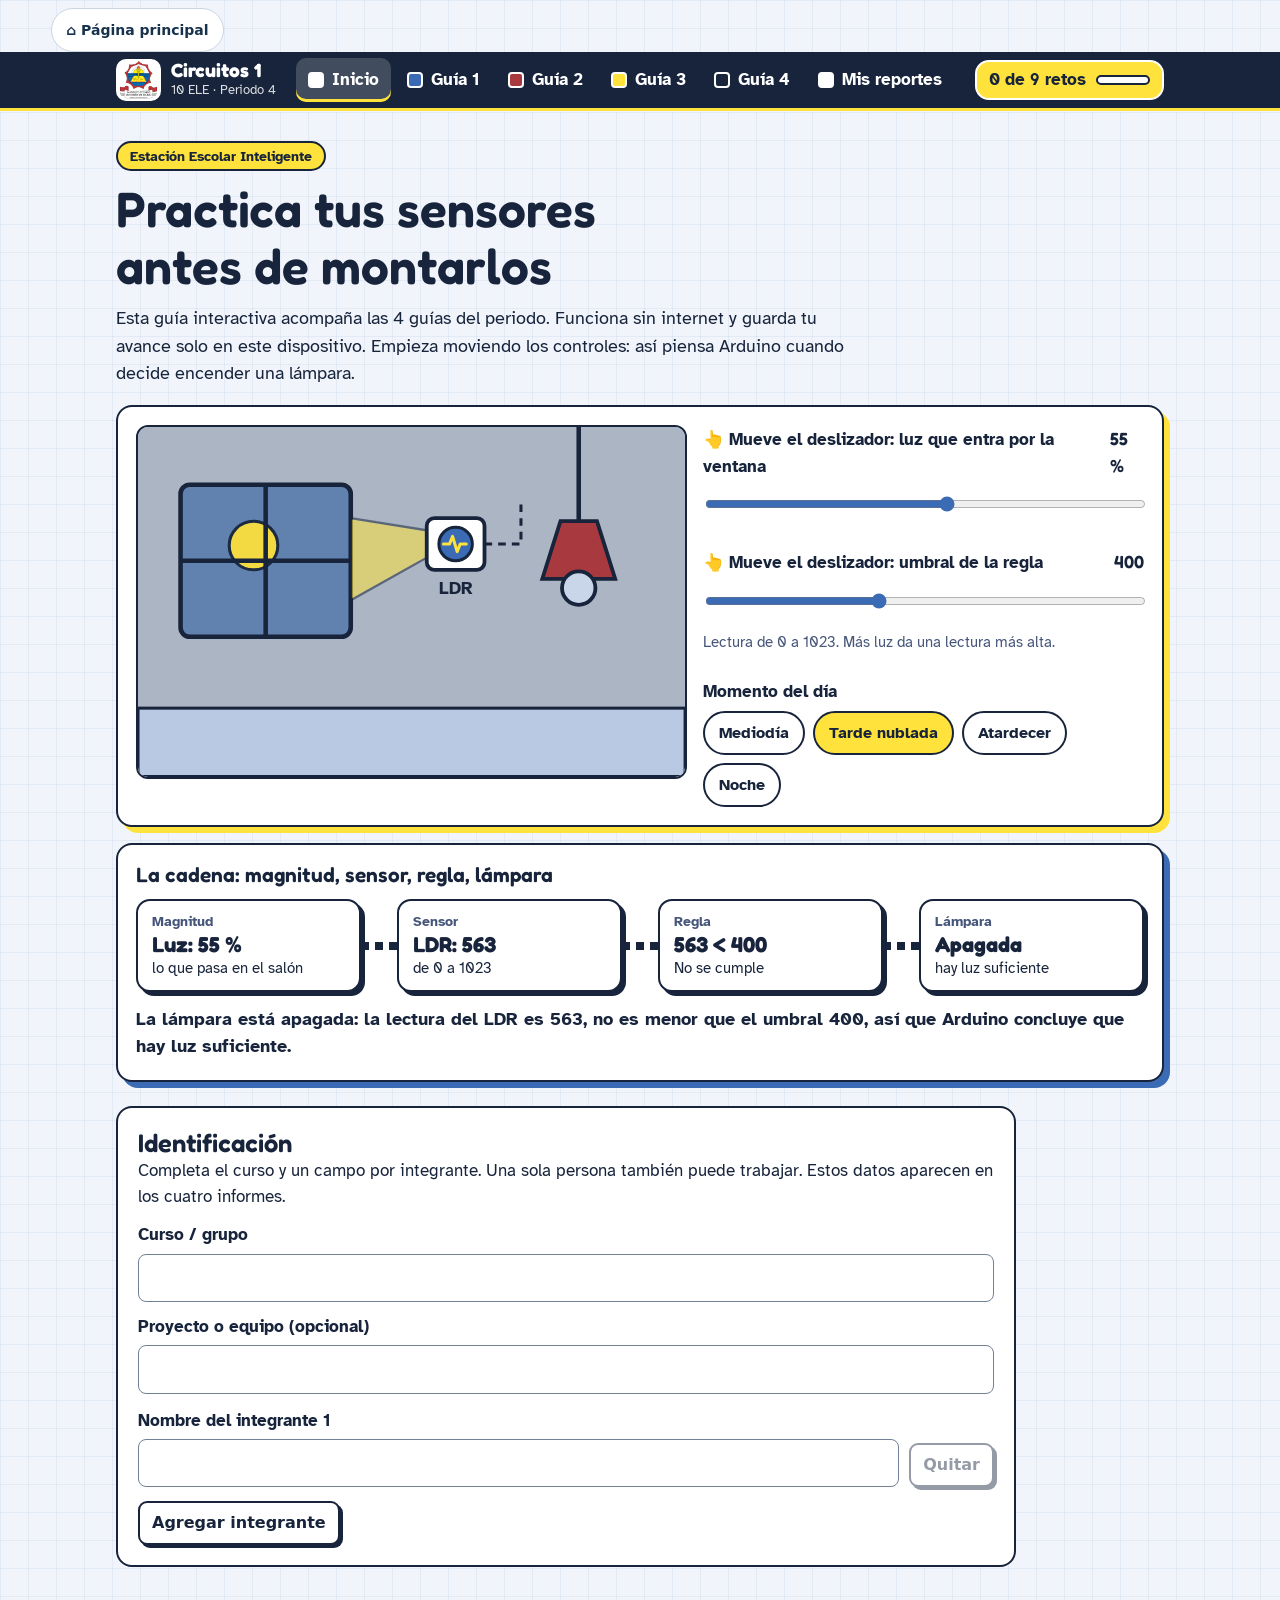
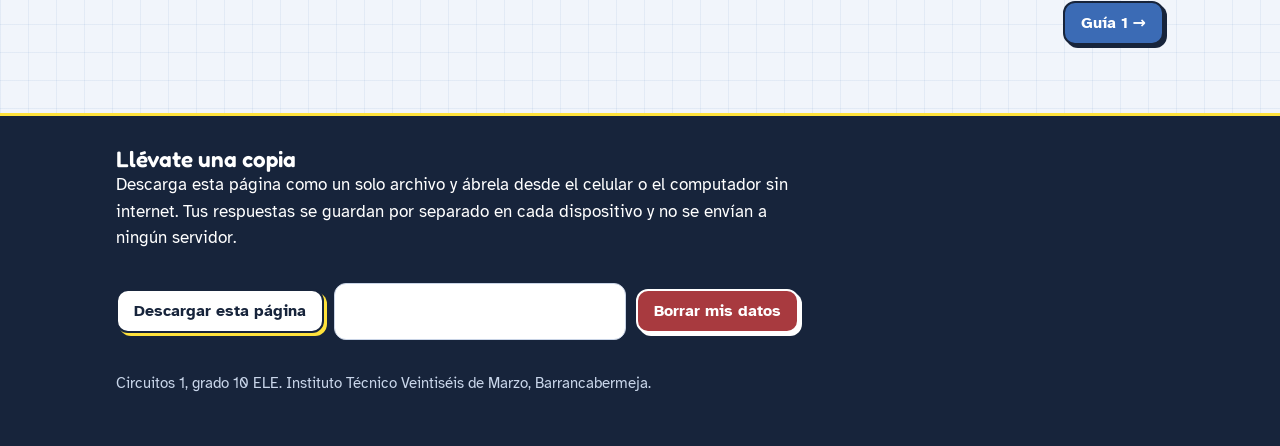
==== commit f557ea8e: "Circuitos 1: corrige banderas de avance y mejora los reportes - Un reto completo ya no vuelve a Pend" ====
--- a/decimo/circuitos-1/index.html
+++ b/decimo/circuitos-1/index.html
@@ -330,11 +330,11 @@
   </svg>
   <div class="ctrls">
    <div>
-    <div class="ctrl-h"><label for="luz">Luz que entra por la ventana</label><output id="luzOut" for="luz">55 %</output></div>
+    <div class="ctrl-h"><label for="luz">👆 Mueve el deslizador: luz que entra por la ventana</label><output id="luzOut" for="luz">55 %</output></div>
     <input type="range" id="luz" min="0" max="100" value="55">
    </div>
    <div>
-    <div class="ctrl-h"><label for="umb">Umbral de la regla</label><output id="umbOut" for="umb">400</output></div>
+    <div class="ctrl-h"><label for="umb">👆 Mueve el deslizador: umbral de la regla</label><output id="umbOut" for="umb">400</output></div>
     <input type="range" id="umb" min="0" max="1023" value="400">
     <p class="hint">Lectura de 0 a 1023. Más luz da una lectura más alta.</p>
    </div>
@@ -488,18 +488,20 @@
 function htmEsc(s){return String(s==null?'':s).replace(/[&<>"']/g,function(c){return {'&':'&amp;','<':'&lt;','>':'&gt;','"':'&quot;',"'":'&#39;'}[c]})}
 function identityPanel(){var box=el('section',{class:'identity-box',id:'team'});renderIdentity(box,state.team,persist);return box;}
 
-function reportActivityRows(id,required,pending){var a=state.activities[id]||{},answers=a.answers||{},catalog=REPORT_CATALOG[id]||{},keys=required||Object.keys(catalog);if(!keys.length)keys=Object.keys(answers);var rows=keys.map(function(key){var meta=catalog[key]||{prompt:key.replace(/([A-Z])/g,' $1').replace(/[-_]/g,' '),options:[]},saved=answers[key],answer=saved&&saved.answer,result=saved&&saved.result||'Pendiente',answered=answer!=null&&String(answer).trim()!=='';if(!answered)pending.push(id.toUpperCase()+' · falta responder: '+meta.prompt+'.');else if(result==='no coincide')pending.push(id.toUpperCase()+' · respuesta por corregir: '+meta.prompt+'.');return '<tr><th>'+htmEsc(meta.prompt)+'</th><td style="min-width:6em;overflow-wrap:normal">'+htmEsc(answered?answer:'Sin responder')+'</td><td style="min-width:7em;overflow-wrap:normal">'+htmEsc(!answered?'Pendiente':result==='coincide'?'Comprobada':result==='no coincide'?'Incorrecta; requiere corrección':'Respondida; revisión docente')+'</td></tr>'}).join('');return '<div class="report-answer-table" role="region" aria-label="Respuestas de la actividad; desplázate horizontalmente en pantallas pequeñas" tabindex="0" style="max-width:100%;overflow-x:auto"><table style="min-width:560px"><thead><tr><th>Pregunta o caso</th><th style="width:24%;min-width:6em;overflow-wrap:normal">Opción elegida</th><th style="width:20%;min-width:7em;overflow-wrap:normal">Resultado</th></tr></thead><tbody>'+(rows||'<tr><td colspan="3">No hay respuestas registradas.</td></tr>')+'</tbody></table></div>'}
+function reportActivityRows(id,required,pending){var a=state.activities[id]||{},answers=a.answers||{},catalog=REPORT_CATALOG[id]||{},keys=required||Object.keys(catalog);if(!keys.length)keys=Object.keys(answers);var rows=keys.map(function(key){var meta=catalog[key]||{prompt:key.replace(/([A-Z])/g,' $1').replace(/[-_]/g,' '),options:[]},saved=answers[key],answer=saved&&saved.answer,result=saved&&saved.result||'Pendiente',answered=answer!=null&&String(answer).trim()!=='';if(!answered)pending.push(id.toUpperCase()+' · falta responder: '+meta.prompt+'.');else if(result==='no coincide')pending.push(id.toUpperCase()+' · respuesta por corregir: '+meta.prompt+'.');return '<tr><th>'+htmEsc(meta.prompt)+'</th><td style="min-width:6em;overflow-wrap:normal">'+htmEsc(answered?answer:'Sin responder')+'</td><td style="min-width:7em;overflow-wrap:normal">'+htmEsc(!answered?'Pendiente':result==='coincide'?'Comprobada':result==='no coincide'?'Incorrecta; requiere corrección':'Respondida; revisión docente')+'</td><td style="min-width:6em;overflow-wrap:normal">'+htmEsc(!answered?'—':attemptsText(saved))+'</td></tr>'}).join('');return '<div class="report-answer-table" role="region" aria-label="Respuestas de la actividad; desplázate horizontalmente en pantallas pequeñas" tabindex="0" style="max-width:100%;overflow-x:auto"><table style="min-width:620px"><thead><tr><th>Pregunta o caso</th><th style="width:24%;min-width:6em;overflow-wrap:normal">Opción elegida</th><th style="width:20%;min-width:7em;overflow-wrap:normal">Resultado</th><th style="min-width:6em;overflow-wrap:normal">Intentos</th></tr></thead><tbody>'+(rows||'<tr><td colspan="4">No hay respuestas registradas.</td></tr>')+'</tbody></table></div>'}
+function attemptsText(saved){var n=saved&&saved.attempts;if(!n)return 'Sin dato';return n+(n===1?' intento':' intentos')+(saved.result==='coincide'?(n===1&&saved.firstResult==='coincide'?' · acertó a la primera':' · acertó tras corregir'):'')}
+function reportSummary(g){var rs=RETOS.filter(function(r){return r.g===g}),done=rs.filter(function(r){return state.retos[r.id]}).length;return '<h2>Resumen de la guía</h2><p><b>'+done+' de '+rs.length+'</b> retos completados.</p><table><thead><tr><th>Reto</th><th>Estado</th><th>Respuestas registradas</th><th>Acertadas a la primera</th><th>Intentos en total</th></tr></thead><tbody>'+rs.map(function(r){var a=state.activities[r.id]||{},ans=Object.keys(a.answers||{}).map(function(k){return a.answers[k]}),first=ans.filter(function(x){return x.firstResult==='coincide'&&x.attempts===1}).length,tries=ans.reduce(function(n,x){return n+(x.attempts||0)},0);var mh=a.matchHistory;if(r.id==='g1a'&&mh){var ms=Object.keys(mh).map(function(k){return mh[k]});return '<tr><td>'+htmEsc(r.id.toUpperCase()+' · '+r.t)+'</td><td>'+(state.retos[r.id]?'Completado':'Pendiente')+'</td><td>'+ms.filter(function(x){return x.solved}).length+' de 3 cadenas</td><td>—</td><td>—</td></tr>'}return '<tr><td>'+htmEsc(r.id.toUpperCase()+' · '+r.t)+'</td><td>'+(state.retos[r.id]?'Completado':'Pendiente')+'</td><td>'+ans.length+'</td><td>'+(ans.length?first+' de '+ans.length:'—')+'</td><td>'+(tries||'—')+'</td></tr>'}).join('')+'</tbody></table>'}
 function reportDataRows(value){if(value==null||value==='')return '<tr><td colspan="2">Sin dato</td></tr>';var labels={mode:'Versión',intervalMs:'Intervalo (ms)',buttonPress:'Resultado de la pulsación',readings:'Lecturas',attended:'Pulsaciones atendidas',lost:'Pulsaciones perdidas',pwmValue:'Valor PWM',prediction:'Predicción',obtainedVoltage:'Voltaje calculado (V)',source:'Origen de la evidencia',inputs:'Entradas',output:'Salida',recordedAt:'Fecha de registro',heat:'Sensor de calor activo',schedule:'Horario activo',cancel:'Anulación activa',value:'Valor PWM actual',duty:'Ciclo útil (%)',averageVoltage:'Voltaje promedio (V)'};var rows='';function flat(obj,prefix){if(obj==null)return;if(Array.isArray(obj)){obj.forEach(function(v,i){flat(v,prefix+' '+(i+1))});return}if(typeof obj==='object'){Object.keys(obj).forEach(function(k){flat(obj[k],prefix?prefix+' · '+(labels[k]||k):labels[k]||k)});return}var v=typeof obj==='boolean'?(obj?'Sí':'No'):String(obj);rows+='<tr><th>'+htmEsc(prefix||'Dato')+'</th><td>'+htmEsc(v)+'</td></tr>'}flat(value,'');return '<table><tbody>'+rows+'</tbody></table>'}
 function activityTrials(id){var a=state.activities[id]||{},trials=a.trials||[];if(!trials.length)return '<p>No se han registrado pruebas de simulación.</p>';return '<h3>Pruebas y resultados</h3>'+trials.map(function(x,i){return '<h4>Prueba '+(i+1)+'</h4>'+reportDataRows(x)}).join('')}
 function requiredNotes(g,pending){return NB.filter(function(x){return x.g===g}).map(function(x){return x.f.map(function(f){var key=x.g+f[0],value=state.nb[key]||'';if(!String(value).trim())pending.push('Falta completar «'+f[1]+'».');return '<tr><th>'+htmEsc(f[1])+'</th><td>'+htmEsc(value||'Pendiente')+'</td></tr>'}).join('')}).join('')}
-function reportHtmlGuide1(){var pending=[],a=state.activities.g1a||{},ev=a.evidence||{},matches=a.matches||{};if(!state.team||!String(state.team.curso||'').trim())pending.push('Falta completar el curso.');if(!state.team||!identityNames(state.team).length)pending.push('Falta completar los integrantes.');var fields=[['Problema del proyecto',ev.projectProblem],['Magnitud que debe medir',ev.projectMagnitude],['Sensor elegido',ev.projectSensor],['Rango, unidad y fuente',ev.projectRange],['Conclusión',ev.conclusion]];var fieldRows=fields.map(function(x){if(!String(x[1]||'').trim())pending.push('G1a · falta «'+x[0]+'».');return '<tr><th>'+htmEsc(x[0])+'</th><td>'+htmEsc(x[1]||'Pendiente')+'</td></tr>'}).join('');var sensors=[['luz','Luz'],['temp','Temperatura'],['dist','Distancia o nivel']];var matchRows=sensors.map(function(x){var m=a.matchHistory&&a.matchHistory[x[0]],ok=!!(a.done&&a.done[x[0]]&&m&&m.status==='Coincide');if(!ok)pending.push('G1a · falta completar una cadena correcta para '+x[1]+'.');return '<tr><th>'+x[1]+'</th><td>'+htmEsc(m&&m.problem||'Sin elegir')+'</td><td>'+htmEsc(m&&m.magnitude||'Sin elegir')+'</td><td>'+htmEsc(m&&m.sensor||'Sin elegir')+'</td><td>'+htmEsc(m&&m.status||'Pendiente')+'</td></tr>'}).join('');var obs=ev.observations||[],trialRows=obs.map(function(x,i){if(!String(x.observation||'').trim())pending.push('G1a · falta la observación '+(i+1)+' ('+(x.sensor||'sensor sin identificar')+').');return '<tr><td>'+htmEsc(x.sensor||'Sin identificar')+'</td><td>'+htmEsc(x.condition||'Sin especificar')+'</td><td>'+htmEsc(x.observation||'Pendiente')+'</td><td>'+htmEsc(x.source||'Observación declarada; no es una medición real de hardware')+'</td></tr>'}).join('');if(obs.length<6)pending.push('G1a · faltan observaciones declaradas: '+obs.length+' de 6.');var classification=reportActivityRows('g1b',['item0','item1','item2','item3','item4','item5'],pending),quiz=reportActivityRows('g1c',['q0','q1','q2','q3'],pending);var rows=pending.length?'<ul>'+pending.map(function(x){return '<li>'+htmEsc(x)+'</li>'}).join('')+'</ul>':'<p>Sin pendientes registrados.</p>';return '<!doctype html><html lang="es"><head><meta charset="utf-8"><meta name="viewport" content="width=device-width,initial-scale=1"><title>Informe Circuitos 1 · Guía 1</title>'+reportStyles()+'</head><body><main class="page"><div class="actions"><button onclick="window.print()">Imprimir / guardar PDF</button></div><p>Instituto Técnico Veintiséis de Marzo · Circuitos 1 · Décimo · Periodo 4</p><h1>Informe de la Guía 1: Sensores</h1>'+reportIdentity()+'<h2>G1a · Sensores para el proyecto</h2><h3>Datos del proyecto</h3><table><tbody>'+fieldRows+'</tbody></table><h3>Cadenas de selección</h3><table><thead><tr><th>Magnitud</th><th>Problema elegido</th><th>Magnitud elegida</th><th>Sensor elegido</th><th>Resultado</th></tr></thead><tbody>'+matchRows+'</tbody></table><h3>Observaciones declaradas</h3><p>Estas observaciones son declaradas por el estudiante; no se presentan como mediciones reales de hardware.</p><table><thead><tr><th>Sensor</th><th>Condición</th><th>Observación</th><th>Origen</th></tr></thead><tbody>'+(trialRows||'<tr><td colspan="4">Sin observaciones registradas.</td></tr>')+'</tbody></table><h2>G1b · Clasificación de lecturas</h2>'+classification+activityTrials('g1b')+'<h2>G1c · Quiz de sensores</h2>'+quiz+'<h2>Pendientes</h2><div class="pending">'+rows+'</div></main></body></html>'}
+function reportHtmlGuide1(){var pending=[],a=state.activities.g1a||{},ev=a.evidence||{},matches=a.matches||{};if(!state.team||!String(state.team.curso||'').trim())pending.push('Falta completar el curso.');if(!state.team||!identityNames(state.team).length)pending.push('Falta completar los integrantes.');var fields=[['Problema del proyecto',ev.projectProblem],['Magnitud que debe medir',ev.projectMagnitude],['Sensor elegido',ev.projectSensor],['Rango, unidad y fuente',ev.projectRange],['Conclusión',ev.conclusion]];var fieldRows=fields.map(function(x){if(!String(x[1]||'').trim())pending.push('G1a · falta «'+x[0]+'».');return '<tr><th>'+htmEsc(x[0])+'</th><td>'+htmEsc(x[1]||'Pendiente')+'</td></tr>'}).join('');var sensors=[['luz','Luz'],['temp','Temperatura'],['dist','Distancia o nivel']];var matchRows=sensors.map(function(x){var m=a.matchHistory&&a.matchHistory[x[0]],ok=!!(a.done&&a.done[x[0]]&&m&&m.status==='Coincide');if(!ok)pending.push('G1a · falta completar una cadena correcta para '+x[1]+'.');return '<tr><th>'+x[1]+'</th><td>'+htmEsc(m&&m.problem||'Sin elegir')+'</td><td>'+htmEsc(m&&m.magnitude||'Sin elegir')+'</td><td>'+htmEsc(m&&m.sensor||'Sin elegir')+'</td><td>'+htmEsc(m&&m.status||'Pendiente')+'</td></tr>'}).join('');var obs=ev.observations||[],trialRows=obs.map(function(x,i){if(!String(x.observation||'').trim())pending.push('G1a · falta la observación '+(i+1)+' ('+(x.sensor||'sensor sin identificar')+').');return '<tr><td>'+htmEsc(x.sensor||'Sin identificar')+'</td><td>'+htmEsc(x.condition||'Sin especificar')+'</td><td>'+htmEsc(x.observation||'Pendiente')+'</td><td>'+htmEsc(x.source||'Observación declarada; no es una medición real de hardware')+'</td></tr>'}).join('');if(obs.length<6)pending.push('G1a · faltan observaciones declaradas: '+obs.length+' de 6.');var classification=reportActivityRows('g1b',['item0','item1','item2','item3','item4','item5'],pending),quiz=reportActivityRows('g1c',['q0','q1','q2','q3'],pending);var rows=pending.length?'<ul>'+pending.map(function(x){return '<li>'+htmEsc(x)+'</li>'}).join('')+'</ul>':'<p>Sin pendientes registrados.</p>';return '<!doctype html><html lang="es"><head><meta charset="utf-8"><meta name="viewport" content="width=device-width,initial-scale=1"><title>Informe Circuitos 1 · Guía 1</title>'+reportStyles()+'</head><body><main class="page"><div class="actions"><button onclick="window.print()">Imprimir / guardar PDF</button></div><p>Instituto Técnico Veintiséis de Marzo · Circuitos 1 · Décimo · Periodo 4</p><h1>Informe de la Guía 1: Sensores</h1>'+reportIdentity()+reportSummary(1)+'<h2>G1a · Sensores para el proyecto</h2><h3>Datos del proyecto</h3><table><tbody>'+fieldRows+'</tbody></table><h3>Cadenas de selección</h3><table><thead><tr><th>Magnitud</th><th>Problema elegido</th><th>Magnitud elegida</th><th>Sensor elegido</th><th>Resultado</th></tr></thead><tbody>'+matchRows+'</tbody></table><h3>Observaciones declaradas</h3><p>Estas observaciones son declaradas por el estudiante; no se presentan como mediciones reales de hardware.</p><table><thead><tr><th>Sensor</th><th>Condición</th><th>Observación</th><th>Origen</th></tr></thead><tbody>'+(trialRows||'<tr><td colspan="4">Sin observaciones registradas.</td></tr>')+'</tbody></table><h2>G1b · Clasificación de lecturas</h2>'+classification+activityTrials('g1b')+'<h2>G1c · Quiz de sensores</h2>'+quiz+'<h2>Pendientes</h2><div class="pending">'+rows+'</div></main></body></html>'}
 function reportStyles(){return '<style>body{font:16px/1.5 system-ui,sans-serif;color:#17243b;margin:0}.page{max-width:900px;margin:24px auto;padding:32px}h1,h2{line-height:1.2}table{width:100%;border-collapse:collapse;margin:12px 0 24px}th,td{border:1px solid #9aa8b8;padding:8px;text-align:left;vertical-align:top;white-space:pre-wrap;overflow-wrap:anywhere}th{background:#eef3f8}.actions{display:flex;gap:10px;margin:0 0 24px}.pending{background:#fff4d6;padding:10px 16px}.meta{color:#526276}button{padding:10px 16px;min-height:44px;border:0;border-radius:8px;background:#174a83;color:white;font:inherit;cursor:pointer}@page{size:A4;margin:16mm}@media print{.report-answer-table{overflow:visible!important}.report-answer-table table{min-width:0!important}.page{margin:0;padding:0;max-width:none}.actions{display:none}thead{display:table-header-group}tr{break-inside:avoid}}</style>'}
 function reportIdentity(){return identityReport(state.team,htmEsc)+'<p><b>Generado:</b> '+htmEsc(new Date().toLocaleString('es-CO'))+'</p>'}
 
 function reportHtmlOther(g){var names={2:'Temporización real y control graduado',3:'Interrupciones y lógica de control real',4:'Proyecto integrador: Estación Escolar Inteligente'},activities=RETOS.filter(function(r){return r.g===g}),pending=[],parts='';if(!state.team||!String(state.team.curso||'').trim())pending.push('Falta completar el curso.');if(!state.team||!identityNames(state.team).length)pending.push('Falta completar los integrantes.');activities.forEach(function(r){var a=state.activities[r.id]||{},required={g2a:['q0','q1'],g2b:['pwm-51','pwm-153','pwm-204'],g3a:['moment0','moment1','moment2','moment3','q0'],g3b:['q0','q1','q2','q3'],g4a:['item0','item1','item2','item3','item4','piece-0','piece-1','piece-2','piece-3','piece-4'],g4b:['lesson0','lesson1','lesson2']}[r.id]||[],body='<p>'+htmEsc(a.prompt||'Respuestas capturadas dentro de la actividad.')+'</p><p><b>Estado actual:</b> '+(state.retos[r.id]?'Completada':'Pendiente o requiere corrección')+'</p>';if(!state.retos[r.id])pending.push(r.id.toUpperCase()+' · '+r.t+' pendiente o con evidencia incorrecta.');if(r.id==='g2a'){var sim=a.sim||{},tried=sim.tried||{};if(!tried.delay)pending.push('G2a · falta probar la versión con delay().');if(!tried.millis)pending.push('G2a · falta probar la versión con millis().')}if(r.id==='g3a'&&!(a.trials&&a.trials.length))pending.push('G3a · falta registrar pruebas de entradas y salida de la simulación.');body+=reportActivityRows(r.id,required,pending)+activityTrials(r.id);parts+='<section><h2>'+htmEsc(r.id.toUpperCase()+' · '+r.t)+'</h2>'+body+'</section>'});var notes=requiredNotes(g,pending),extra='';if(g===4){var calc=state.extra.calc||[],total=0,known=0;extra+='<h2>Evaluación del montaje por pieza</h2><table><thead><tr><th>Pieza</th><th>Evaluación</th><th>Aporte</th></tr></thead><tbody>'+PIEZAS.map(function(label,i){var v=calc[i],val=v==='si'?100:v==='parc'?50:v==='no'?0:null;if(val===null)pending.push('Evaluación del montaje · falta clasificar «'+label+'».');else{total+=val;known++}return '<tr><th>'+htmEsc(label)+'</th><td>'+htmEsc(v==='si'?'Sí':v==='parc'?'Parcialmente':v==='no'?'No':'Sin marcar')+'</td><td>'+ (val===null?'Pendiente':val+' %')+'</td></tr>'}).join('')+'</tbody></table><p><b>Promedio:</b> '+(known===PIEZAS.length?Math.round(total/PIEZAS.length)+' %':'Pendiente; '+known+' de '+PIEZAS.length+' piezas clasificadas')+'</p>';
  var cmp=state.extra.cmp||{},tol=parseFloat(String(cmp.tol==null?'5':cmp.tol).replace(',','.'));if(!Number.isFinite(tol))tol=5;var stages=['Sensor (Guía 1)','Salida PWM (Guía 2)','Botón de anulación (Guía 3)'];extra+='<h2>Comparación calculado / Monitor Serial / multímetro</h2><p>Tolerancia usada: '+htmEsc(cmp.tol==null?'5':cmp.tol)+' %; las mediciones se expresan en voltios (V).</p><table><thead><tr><th>Etapa</th><th>Calculado (V)</th><th>Monitor Serial (V)</th><th>Multímetro (V)</th><th>Diferencia y estado</th></tr></thead><tbody>'+stages.map(function(stage,i){var keys=['calc','ser','med'].map(function(x){return i+x}),vals=keys.map(function(k){var v=parseFloat(String(cmp[k]||'').replace(',','.'));return Number.isFinite(v)?v:null}),base=vals[0],differences=[vals[1],vals[2]].map(function(v,j){if(base===null||v===null)return 'Sin comparar';var d=base===0?Math.abs(v-base):Math.abs(v-base)/Math.abs(base)*100,units=base===0?' V (diferencia absoluta)':' %';return 'Δ '+(j===0?'Serial':'multímetro')+': '+d.toFixed(2)+units+(base===0?'':(d>tol?' · supera tolerancia':' · dentro de tolerancia'))});keys.forEach(function(k,j){if(vals[j]===null)pending.push(stage+' · falta '+['calculado','Monitor Serial','multímetro'][j]+' (V).')});function valCell(k,j){return vals[j]===null?'Pendiente':htmEsc(String(cmp[k]))+' V'+((cmp.exampleFields&&cmp.exampleFields[k])||(!cmp.exampleFields&&cmp.example)?' (ejemplo)':'')}return '<tr><th>'+htmEsc(stage)+'</th><td>'+valCell(keys[0],0)+'</td><td>'+valCell(keys[1],1)+'</td><td>'+valCell(keys[2],2)+'</td><td>'+differences.map(htmEsc).join('<br>')+'</td></tr>'}).join('')+'</tbody></table>';
  var checklist=['Montaje final integrado con las cinco piezas','Tabla calculado, simulado y medido','Respuestas escritas de la Fase 3','Evidencia de los tres puntos de la presentación'],sec=state.extra.sec||[];extra+='<h2>Checklist de la memoria técnica</h2><table><thead><tr><th>Sección</th><th>Estado</th></tr></thead><tbody>'+checklist.map(function(label,i){if(!sec[i])pending.push('Memoria técnica · falta «'+label+'».');return '<tr><th>'+htmEsc(label)+'</th><td>'+(sec[i]?'Lista':'Pendiente')+'</td></tr>'}).join('')+'</tbody></table>'}
- var ps=pending.length?'<ul>'+pending.map(function(x){return '<li>'+htmEsc(x)+'</li>'}).join('')+'</ul>':'<p>Sin pendientes registrados.</p>';return '<!doctype html><html lang="es"><head><meta charset="utf-8"><meta name="viewport" content="width=device-width,initial-scale=1"><title>Informe Circuitos 1 · Guía '+g+'</title>'+reportStyles()+'</head><body><main class="page"><div class="actions"><button onclick="window.print()">Imprimir / guardar PDF</button></div><p>Instituto Técnico Veintiséis de Marzo · Circuitos 1 · Décimo · Periodo 4</p><h1>Informe de la Guía '+g+': '+htmEsc(names[g])+'</h1>'+reportIdentity()+parts+(g===4?extra:'')+'<h2>Respuestas y justificaciones de la guía</h2><table><tbody>'+notes+'</tbody></table><h2>Pendientes</h2><div class="pending">'+ps+'</div></main></body></html>'}
+ var ps=pending.length?'<ul>'+pending.map(function(x){return '<li>'+htmEsc(x)+'</li>'}).join('')+'</ul>':'<p>Sin pendientes registrados.</p>';return '<!doctype html><html lang="es"><head><meta charset="utf-8"><meta name="viewport" content="width=device-width,initial-scale=1"><title>Informe Circuitos 1 · Guía '+g+'</title>'+reportStyles()+'</head><body><main class="page"><div class="actions"><button onclick="window.print()">Imprimir / guardar PDF</button></div><p>Instituto Técnico Veintiséis de Marzo · Circuitos 1 · Décimo · Periodo 4</p><h1>Informe de la Guía '+g+': '+htmEsc(names[g])+'</h1>'+reportIdentity()+reportSummary(g)+parts+(g===4?extra:'')+'<h2>Respuestas y justificaciones de la guía</h2><table><tbody>'+notes+'</tbody></table><h2>Pendientes</h2><div class="pending">'+ps+'</div></main></body></html>'}
 var integratedReportReturn=null;
 function closeIntegratedReport(){var view=$('#integratedReportView'),saved=integratedReportReturn;if(!view)return;window.removeEventListener('afterprint',closeIntegratedReport);view.remove();document.body.classList.remove('integrated-report-open');integratedReportReturn=null;if(saved){window.scrollTo({left:0,top:saved.scrollY,behavior:'instant'});if(saved.focus&&document.contains(saved.focus))saved.focus.focus({preventScroll:true})}}
 function showIntegratedReport(html,download,status){var parsed=new DOMParser().parseFromString(html,'text/html'),source=parsed.querySelector('main.page')||parsed.querySelector('main')||parsed.body;if(!source)return false;var old=$('#integratedReportView');if(old)closeIntegratedReport();if(!$('#integratedReportStyles')){var style=el('style',{id:'integratedReportStyles',text:'#integratedReportView{position:fixed;inset:0;z-index:10000;overflow:auto;background:#eef2f7;padding:12px 16px 32px;color:#17243b}#integratedReportView .report-toolbar{position:sticky;top:0;z-index:1;display:flex;flex-wrap:wrap;gap:8px;align-items:center;max-width:920px;margin:0 auto 14px;padding:10px;background:#fff;border:1px solid #cbd5e1;border-radius:12px;box-shadow:0 2px 8px #17243b22}#integratedReportView .report-toolbar button{min-height:44px;padding:8px 14px;border:2px solid #17243b;border-radius:9px;background:#fff;color:#17243b;font:700 15px system-ui,sans-serif;cursor:pointer}#integratedReportView .report-toolbar button:first-child{background:#3b6bb5;color:#fff}#integratedReportView .report-toolbar button:focus-visible{outline:3px solid #175ac1;outline-offset:3px}#integratedReportView .report-view-status{margin-left:auto;font:14px system-ui,sans-serif}#integratedReportView .page{box-sizing:border-box;max-width:920px;margin:0 auto;padding:28px;background:#fff;color:#17243b;font:16px/1.5 system-ui,-apple-system,"Segoe UI",sans-serif;box-shadow:0 2px 12px #17243b22}#integratedReportView .page h1,#integratedReportView .page h2,#integratedReportView .page h3{line-height:1.25;break-after:avoid}#integratedReportView .page p{overflow-wrap:anywhere}#integratedReportView .page table{width:100%;border-collapse:collapse;margin:12px 0 22px}#integratedReportView .page th,#integratedReportView .page td{border:1px solid #9ba8ba;padding:7px 9px;text-align:left;vertical-align:top;overflow-wrap:anywhere;white-space:pre-wrap}#integratedReportView .page th{background:#edf2f8}#integratedReportView .page .pending{background:#fff4d6;padding:10px 16px}#integratedReportView .page .static-circuit{display:flex;flex-wrap:wrap;align-items:center;gap:7px;margin:8px 0;padding:9px;border:1px solid #9ba8ba}#integratedReportView .page .static-circuit strong{padding:5px;border:1px solid #59677b;background:#edf2f8}#integratedReportView .page .static-scene{border:1px solid #9ba8ba;padding:10px;background:#f5f8fc}#integratedReportView .page svg{display:block;max-width:100%;height:auto;margin:8px 0}#integratedReportView .page pre{white-space:pre-wrap;overflow-wrap:anywhere}@media(max-width:620px){#integratedReportView{padding:8px}#integratedReportView .page{padding:16px}#integratedReportView .report-view-status{flex-basis:100%;margin-left:0}}@page{size:A4;margin:16mm}@media print{.report-answer-table{overflow:visible!important}.report-answer-table table{min-width:0!important}html,body{margin:0!important;padding:0!important;background:#fff!important}body.integrated-report-open>:not(#integratedReportView){display:none!important}#integratedReportView{display:block!important;position:static!important;inset:auto!important;overflow:visible!important;padding:0!important;background:#fff!important;color:#000!important}#integratedReportView .report-toolbar{display:none!important}#integratedReportView .page{max-width:none!important;margin:0!important;padding:0!important;box-shadow:none!important;border:0!important;color:#000!important}#integratedReportView .page table{break-inside:auto}#integratedReportView .page tr,#integratedReportView .page svg,#integratedReportView .page .static-scene,#integratedReportView .page .static-circuit{break-inside:avoid}#integratedReportView .page th{print-color-adjust:exact;-webkit-print-color-adjust:exact}}'});document.head.appendChild(style)}var view=el('section',{id:'integratedReportView',tabindex:'-1',role:'region','aria-label':'Informe de la guía'}),toolbar=el('div',{class:'report-toolbar'}),printButton=el('button',{type:'button',text:'Imprimir / guardar PDF'}),downloadButton=el('button',{type:'button',text:'Descargar HTML'}),backButton=el('button',{type:'button',text:(location.hash==='#cuaderno'?'Volver a Mis reportes':'Volver a la guía')}),live=el('span',{class:'report-view-status',role:'status','aria-live':'polite'}),content=source.cloneNode(true);content.querySelectorAll('script,.actions').forEach(function(x){x.remove()});integratedReportReturn={scrollY:window.scrollY,focus:document.activeElement};printButton.addEventListener('click',function(){window.print()});downloadButton.addEventListener('click',function(){download();live.textContent='Descarga del informe HTML solicitada.'});backButton.addEventListener('click',closeIntegratedReport);view.addEventListener('keydown',function(e){if(e.key==='Escape')closeIntegratedReport()});toolbar.appendChild(printButton);toolbar.appendChild(downloadButton);toolbar.appendChild(backButton);toolbar.appendChild(live);view.appendChild(toolbar);view.appendChild(content);document.body.appendChild(view);document.body.classList.add('integrated-report-open');live.textContent=status||'Informe listo.';window.addEventListener('afterprint',closeIntegratedReport);window.scrollTo({left:0,top:0,behavior:'instant'});view.focus();return true}
@@ -542,8 +544,8 @@
  refresh(d===tot?g:0);
 }
 function activityRecord(id){var a=state.activities[id];if(!a||typeof a!=='object')a=state.activities[id]={answers:{},trials:[],revision:0};a.answers=a.answers||{};a.trials=a.trials||[];return a}
-function recordAnswer(id,key,answer,result){if(!id)return;var a=activityRecord(id);a.answers[key]={answer:answer,result:result||'respondido'};a.revision=(a.revision||0)+1;a.validation={status:result==='coincide'?'coincide':result==='no coincide'?'no coincide':'respondido',checkedAt:new Date().toISOString(),checkedRevision:a.revision};state.retos[id]=false;persist();refresh(0)}
-function recordTrial(id,trial){var a=activityRecord(id);a.trials.push(Object.assign({recordedAt:new Date().toISOString()},trial));a.revision=(a.revision||0)+1;a.validation={status:'requiere revisión',checkedAt:new Date().toISOString(),checkedRevision:a.revision};state.retos[id]=false;persist();refresh(0)}
+function recordAnswer(id,key,answer,result){if(!id)return;var a=activityRecord(id),prev=a.answers[key],at=new Date().toISOString();var keep=prev&&prev.result==='coincide'&&result==='no coincide';a.answers[key]=keep?Object.assign({},prev,{attempts:(prev.attempts||1)+1,at:at}):{answer:answer,result:result||'respondido',attempts:((prev&&prev.attempts)||0)+1,firstResult:(prev&&prev.firstResult)||result||'respondido',at:at};a.revision=(a.revision||0)+1;a.validation={status:result==='coincide'?'coincide':result==='no coincide'?'no coincide':'respondido',checkedAt:at,checkedRevision:a.revision};persist();refresh(0)}
+function recordTrial(id,trial){var a=activityRecord(id);a.trials.push(Object.assign({recordedAt:new Date().toISOString()},trial));if(a.trials.length>60)a.trials=a.trials.slice(-60);a.revision=(a.revision||0)+1;a.validation={status:'requiere revisión',checkedAt:new Date().toISOString(),checkedRevision:a.revision};persist();refresh(0)}
 function reto(id,title,lead,body){
  return el('section',{class:'reto',id:'reto-'+id,'aria-labelledby':'h-'+id},
   el('div',{class:'reto-h'},el('h3',{id:'h-'+id,text:title}),el('span',{class:'estado','data-r':id,text:'Pendiente'})),
@@ -570,7 +572,7 @@
  function show(){
   qa.replaceChildren();setFb('empty',[]);
   if(i>=items.length){qa.appendChild(el('p',{class:'q'},'Terminaste las '+items.length+' preguntas.'));
-   qa.appendChild(el('button',{class:'btn',type:'button',onclick:function(){i=0;show()}},'Repetir el quiz'));return}
+   qa.appendChild(el('button',{class:'btn',type:'button',onclick:function(){i=0;show()}},'Repetir el quiz'));if(done)done();return}
   var q=items[i];
   qa.appendChild(el('p',{class:'qn'},'Pregunta '+(i+1)+' de '+items.length));
   qa.appendChild(el('p',{class:'q'},q.q));
@@ -608,7 +610,7 @@
  var ul=el('ul',{class:'jl'});wrap.appendChild(ul);
  items.forEach(function(it,itemIndex){
   var labs=it.o||labels,solved=false;
-  catalogReportItem(activityId,subId+itemIndex,it.t||it.tag||'Caso '+(itemIndex+1),labs);
+  catalogReportItem(activityId,subId+itemIndex,(it.t||it.tag||'Caso '+(itemIndex+1))+(!it.t&&it.tag&&it.val?' · '+it.val:''),labs);
   var li=el('li',{class:'ji'});
   if(it.tag)li.appendChild(el('span',{class:'tag',text:it.tag}));
   if(it.t)li.appendChild(el('p',{style:'margin:0 0 6px'},it.t));
@@ -633,6 +635,7 @@
   li.appendChild(bs);li.appendChild(fb);ul.appendChild(li);
  });
  cnt.textContent=n+' de '+items.length;mt.style.width=(n/items.length*100)+'%';
+ if(n===items.length&&n>0&&done)done();
  return wrap;
 }
 
@@ -704,11 +707,11 @@
  function drawChips(){chips.replaceChildren();chips.appendChild(el('span',{class:'hint',style:'align-self:center'},'Sensores traducidos:'));
   Object.keys(MAGT).forEach(function(k){chips.appendChild(el('span',{class:'chip'+(done[k]?' done':'')},(done[k]?'✓ ':'')+MAGT[k]))})}
  function ev(){
-  activity.selection={problem:sp.value,magnitude:sm.value,sensor:ss.value};activity.revision=(activity.revision||0)+1;activity.checked=false;state.retos.g1a=false;
+  activity.selection={problem:sp.value,magnitude:sm.value,sensor:ss.value};activity.revision=(activity.revision||0)+1;
   [n1,n2,n3,n4].forEach(function(n){n.classList.remove('bad')});[c1,c2,c3].forEach(function(c){c.classList.remove('bad')});
   var pi=sp.value,mv=sm.value,sv=ss.value;
-  if(pi!==''&&mv&&sv){var matched=P[+pi].m===mv&&S[sv].m===mv;activity.matches['Selección actual']={problem:P[+pi].t,magnitude:MAGT[mv],sensor:S[sv].n,status:matched?'Coincide':'No coincide'};activity.matchHistory=activity.matchHistory||{};activity.matchHistory[mv]={problem:P[+pi].t,magnitude:MAGT[mv],sensor:S[sv].n,status:matched?'Coincide':'No coincide'};done[mv]=matched;activity.checked=matched;activity.checkedRevision=activity.revision;drawChips()}
-  else{delete activity.matches['Selección actual'];if(mv)done[mv]=false}
+  if(pi!==''&&mv&&sv){var matched=P[+pi].m===mv&&S[sv].m===mv;activity.matches['Selección actual']={problem:P[+pi].t,magnitude:MAGT[mv],sensor:S[sv].n,status:matched?'Coincide':'No coincide'};activity.matchHistory=activity.matchHistory||{};var prevM=activity.matchHistory[mv];activity.matchHistory[mv]={problem:P[+pi].t,magnitude:MAGT[mv],sensor:S[sv].n,status:matched?'Coincide':'No coincide',attempts:((prevM&&prevM.attempts)||0)+1,solved:!!(matched||(prevM&&prevM.solved))};if(!matched&&prevM&&prevM.solved){activity.matchHistory[mv].problem=prevM.problem;activity.matchHistory[mv].sensor=prevM.sensor;activity.matchHistory[mv].status='Coincide'}if(matched)done[mv]=true;activity.checked=!!(done.luz&&done.temp&&done.dist);activity.checkedRevision=activity.revision;drawChips()}
+  else{delete activity.matches['Selección actual']}
   persist();
   nP.textContent=pi===''?'Sin elegir':P[+pi].t;nM.textContent=mv?MAGT[mv]:'Sin elegir';nS.textContent=sv?S[sv].n:'Sin elegir';nA.textContent='Sin lectura';
   if(pi===''||!mv||!sv){fb.className='fb tip';fb.replaceChildren();add(fb,'Elige el problema, la magnitud y el sensor para ver si la cadena funciona.');return}
@@ -718,7 +721,7 @@
    nA.textContent=sv==='ldr'?'0 a 1023':sv==='tmp'?'grados Celsius':'centímetros';
    if(done.luz&&done.temp&&done.dist){activity.checked=true;activity.checkedRevision=activity.revision;persist();complete('g1a')}
   }else{
-   state.retos.g1a=false;done[mv]=false;drawChips();persist();
+   drawChips();persist();
    var msg=[];
    if(!l1){msg.push('El eslabón problema a magnitud se rompe: en este problema '+p.k+', y eso no es '+MAGN[mv]+'. Vuelve a leerlo.');c1.classList.add('bad');n2.classList.add('bad')}
    if(!l2){msg.push('El eslabón magnitud a sensor se rompe: el '+S[sv].n+' mide '+MAGN[S[sv].m]+' y la magnitud elegida es '+MAGN[mv]+'.');c2.classList.add('bad');n3.classList.add('bad')}
@@ -729,15 +732,16 @@
  }
  [sp,sm,ss].forEach(function(s){s.addEventListener('change',ev)});
  drawChips();
+ if(done.luz&&done.temp&&done.dist)complete('g1a');
  var grid=el('div',{class:'tr-grid'},
   el('div',{},el('label',{for:'trP',text:'1. Problema'}),sp),
   el('div',{},el('label',{for:'trM',text:'2. Magnitud que debes medir'}),sm),
   el('div',{},el('label',{for:'trS',text:'3. Sensor'}),ss));
  var evidence=activity.evidence||(activity.evidence={}),obs=evidence.observations||(evidence.observations=[]),legacyFields={projectProblem:'1p',projectMagnitude:'1m',projectSensor:'1s',projectRange:'1r'};
  Object.keys(legacyFields).forEach(function(k){if(!evidence[k]&&state.nb[legacyFields[k]])evidence[k]=state.nb[legacyFields[k]]});
- function bindEvidence(key,label,placeholder){var id='g1ev_'+key,ta=el('textarea',{id:id,rows:'2',placeholder:placeholder||''});ta.value=evidence[key]||'';ta.addEventListener('input',function(){evidence[key]=ta.value;if(legacyFields[key])state.nb[legacyFields[key]]=ta.value;activity.revision=(activity.revision||0)+1;activity.checked=false;state.retos.g1a=false;persist();refresh(0)});return el('div',{class:'nb-f'},el('label',{for:id,text:label}),ta)}
+ function bindEvidence(key,label,placeholder){var id='g1ev_'+key,ta=el('textarea',{id:id,rows:'2',placeholder:placeholder||''});ta.value=evidence[key]||'';ta.addEventListener('input',function(){evidence[key]=ta.value;if(legacyFields[key])state.nb[legacyFields[key]]=ta.value;activity.revision=(activity.revision||0)+1;persist();refresh(0)});return el('div',{class:'nb-f'},el('label',{for:id,text:label}),ta)}
  var observationBox=el('div',{});
- [['LDR','Más luz'],['LDR','Menos luz'],['TMP36','Temperatura ambiente'],['TMP36','Condición distinta'],['HC-SR04','Objeto cercano'],['HC-SR04','Objeto más lejano']].forEach(function(x,i){var id='g1obs_'+i,ta=el('textarea',{id:id,rows:'2',placeholder:'Describe la lectura y la unidad observada'});ta.value=obs[i]&&obs[i].observation||'';ta.addEventListener('input',function(){obs[i]={sensor:x[0],condition:x[1],observation:ta.value,source:'Observación declarada por el estudiante'};activity.revision=(activity.revision||0)+1;activity.checked=false;state.retos.g1a=false;persist();refresh(0)});observationBox.appendChild(el('div',{class:'nb-f'},el('label',{for:id,text:x[0]+' · '+x[1]}),ta))});
+ [['LDR','Más luz'],['LDR','Menos luz'],['TMP36','Temperatura ambiente'],['TMP36','Condición distinta'],['HC-SR04','Objeto cercano'],['HC-SR04','Objeto más lejano']].forEach(function(x,i){var id='g1obs_'+i,ta=el('textarea',{id:id,rows:'2',placeholder:'Describe la lectura y la unidad observada'});ta.value=obs[i]&&obs[i].observation||'';ta.addEventListener('input',function(){obs[i]={sensor:x[0],condition:x[1],observation:ta.value,source:'Observación declarada por el estudiante'};activity.revision=(activity.revision||0)+1;persist();refresh(0)});observationBox.appendChild(el('div',{class:'nb-f'},el('label',{for:id,text:x[0]+' · '+x[1]}),ta))});
  var projectBox=el('div',{},el('h4',{class:'fre',text:'Problema de tu proyecto'}),bindEvidence('projectProblem','¿Qué problema quieres resolver?','Describe la situación concreta.'),bindEvidence('projectMagnitude','¿Qué magnitud debe medir?'),bindEvidence('projectSensor','¿Qué sensor propones y por qué?'),bindEvidence('projectRange','Rango típico del sensor: mínimo, máximo, unidad y fuente.'),el('h4',{class:'fre',text:'Pruebas de sensores'}),el('p',{class:'hint'},'Registra dos condiciones por sensor. Describe lo observado en la simulación o en tu práctica; el informe identifica estas notas como declaraciones del equipo.'),observationBox,bindEvidence('conclusion','Conclusión de la actividad','¿Qué aprendiste sobre elegir y leer sensores?'));
  var body=el('div',{},grid,chain,fb,chips,projectBox);
  return reto('g1a','Traductor de problemas','Traduce cada problema a una magnitud física y elige el sensor que la mide. Si un eslabón no encaja, la cadena se rompe. Logra una cadena completa para cada magnitud.',body);
@@ -808,7 +812,7 @@
   el('pre',{},el('code',{text:'unsigned long ultimaRevision = 0;\nconst unsigned long INTERVALO = 2000;\n\nvoid loop() {\n  unsigned long ahora = millis();\n  if (ahora - ultimaRevision >= INTERVALO) {\n    ultimaRevision = ahora;\n    // aqui va la revision del sensor\n  }\n  // el resto del loop() sigue corriendo\n}'})));
  var body=el('div',{},
   el('div',{class:'row',style:'margin-bottom:12px'},mBtns.delay,mBtns.millis,press),
-  el('div',{style:'max-width:420px;margin-bottom:12px'},el('div',{class:'ctrl-h'},el('label',{for:'intv',text:'Intervalo de revisión del sensor'}),intOut),INT),
+  el('div',{style:'max-width:420px;margin-bottom:12px'},el('div',{class:'ctrl-h'},el('label',{for:'intv',text:'👆 Mueve el deslizador: intervalo de revisión del sensor'}),intOut),INT),
   el('div',{class:'lane'},el('h4',{text:'Tiempo hasta la próxima lectura'}),track,status,stats),fb,code,qwrap);
  return reto('g2a','Delay contra millis','Presiona el botón en las dos versiones y observa qué pasa mientras Arduino espera. Luego responde dos preguntas.',body);
 }
@@ -830,9 +834,9 @@
   var y=85-65*d;$('#pwmAvg',svg).setAttribute('y1',y);$('#pwmAvg',svg).setAttribute('y2',y);
   var at=$('#pwmAvgT',svg);at.setAttribute('y',y<40?y+16:y-5);at.textContent='promedio '+fmt(V,2)+' V';
  }
- sl.addEventListener('input',function(){sim.value=sl.value;sim.duty=fmt(+sl.value/255*100,1);sim.averageVoltage=fmt(+sl.value/255*5,2);rec.revision=(rec.revision||0)+1;state.retos.g2b=false;persist();refresh(0);upd()});
+ sl.addEventListener('input',function(){sim.value=sl.value;sim.duty=fmt(+sl.value/255*100,1);sim.averageVoltage=fmt(+sl.value/255*5,2);rec.revision=(rec.revision||0)+1;persist();refresh(0);upd()});
  var tests=[[51,1.0],[153,3.0],[204,4.0]],okn=0;tests.forEach(function(tc){catalogReportItem('g2b','pwm-'+tc[0],'analogWrite(6, '+tc[0]+'): voltaje promedio esperado',[])});
- var pred=el('div',{class:'pred'});
+ var pred=el('div',{class:'pred'}),pwmDone=function(){if(okn===tests.length)complete('g2b')};
  var pfb=el('p',{class:'hint'},'Voltaje promedio = 5 V × valor / 255. Acepto un error de 0,1 V.');
  tests.forEach(function(tc){
   var key='pwm-'+tc[0],prior=rec.answers[key],inp=el('input',{type:'text',inputmode:'decimal',autocomplete:'off','aria-label':'Voltaje para analogWrite '+tc[0]+', en voltios'});if(prior)inp.value=prior.answer;
@@ -848,9 +852,10 @@
   box.appendChild(el('div',{},el('p',{style:'margin:0 0 4px;font-weight:700'},'`analogWrite(6, '+tc[0]+')`: ¿cuántos voltios en promedio?'),el('div',{class:'row'},inp,el('span',{},'V'),btn),out));
   pred.appendChild(box);
  });
+ pwmDone();
  var body=el('div',{},
   el('div',{class:'sim two'},
-   el('div',{},el('div',{class:'ctrl-h'},el('label',{for:'pwmv',text:'Valor de analogWrite (0 a 255)'}),call),sl,info,el('div',{class:'row'},led,el('span',{class:'hint'},'LED en el pin 6 (pin con ~)'))),
+   el('div',{},el('div',{class:'ctrl-h'},el('label',{for:'pwmv',text:'👆 Mueve el deslizador: valor de analogWrite (0 a 255)'}),call),sl,info,el('div',{class:'row'},led,el('span',{class:'hint'},'LED en el pin 6 (pin con ~)'))),
    svg),
   el('hr',{class:'sep'}),el('h4',{class:'fre',text:'Predice antes de medir'}),pfb,pred);
  upd();
@@ -895,6 +900,7 @@
  final.appendChild(makeQuiz([{q:'¿Qué momento demuestra que el botón de anulación gana sobre el sensor?',opts:['Momento 1','Momento 2','Momento 3','Momento 4'],two:true,a:1,hint:'Busca el momento donde las otras condiciones piden girar y aun así el ventilador se detiene.',why:'En el momento 2 el sensor y el horario piden girar, pero la anulación lo detiene.'}],function(){complete('g3a')},'g3a'));
  var left=el('div',{},
   el('div',{class:'row'},fan,fanTxt),
+  el('p',{class:'hint',style:'margin:8px 0 0'},'👆 Marca o desmarca cada casilla para cambiar la situación y mira si el ventilador gira.'),
   el('div',{class:'sw',style:'margin-top:8px'},cb1,el('label',{for:'swC',text:'El sensor dice: hace calor'})),
   el('div',{class:'sw'},cb2,el('label',{for:'swH',text:'Horario: es de oficina'})),
   el('div',{style:'margin-top:6px'},pbtn,aOut));
@@ -1054,7 +1060,7 @@
 function integrateNotes(guide,placements){
  var group=NB.filter(function(g){return g.g===guide})[0];if(!group)return;
  var targets={};placements.forEach(function(p){targets[p[0]]=p[1]});
- group.f.forEach(function(f){var key=guide+f[0],activityId=targets[key],host=$('#reto-'+activityId);if(!host)return;var id='activity_note_'+key,ta=el('textarea',{id:id,rows:'2',placeholder:'Registra tu respuesta aquí'});ta.value=state.nb[key]||'';ta.addEventListener('input',function(){state.nb[key]=ta.value;var mirror=noteMirrors[key];if(mirror)mirror.value=ta.value;var a=activityRecord(activityId);a.revision=(a.revision||0)+1;a.validation={status:'respondido, pendiente de revisión',checkedAt:new Date().toISOString(),checkedRevision:a.revision};state.retos[activityId]=false;persist();refresh(0)});host.appendChild(el('div',{class:'panel note-capture',style:'--acc:var(--blue);margin-top:12px'},el('label',{for:id,text:f[1]}),ta))});
+ group.f.forEach(function(f){var key=guide+f[0],activityId=targets[key],host=$('#reto-'+activityId);if(!host)return;var id='activity_note_'+key,ta=el('textarea',{id:id,rows:'2',placeholder:'Registra tu respuesta aquí'});ta.value=state.nb[key]||'';ta.addEventListener('input',function(){state.nb[key]=ta.value;var mirror=noteMirrors[key];if(mirror)mirror.value=ta.value;var a=activityRecord(activityId);a.revision=(a.revision||0)+1;a.validation={status:'respondido, pendiente de revisión',checkedAt:new Date().toISOString(),checkedRevision:a.revision};persist();refresh(0)});host.appendChild(el('div',{class:'panel note-capture',style:'--acc:var(--blue);margin-top:12px'},el('label',{for:id,text:f[1]}),ta))});
 }
 function autosize(t){t.style.height='auto';t.style.height=Math.max(84,t.scrollHeight+4)+'px'}
 function buildNB(){var labels={};RETOS.forEach(function(r){labels[r.id.toUpperCase()]=r.t;labels[r.id[0].toUpperCase()+r.id.slice(1)]=r.t;labels[r.id]=r.t});renderReportOverview($('#reportCards'),[{n:1,title:'Sensores para el proyecto'},{n:2,title:'Temporización y control graduado'},{n:3,title:'Interrupciones y lógica de control'},{n:4,title:'Proyecto integrador'}],function(g){return g===1?reportHtmlGuide1():reportHtmlOther(g)},labels,{view:function(g){deliverGuide(g,true)},print:printCircuitReport,download:function(g){deliverGuide(g,false)}})}
